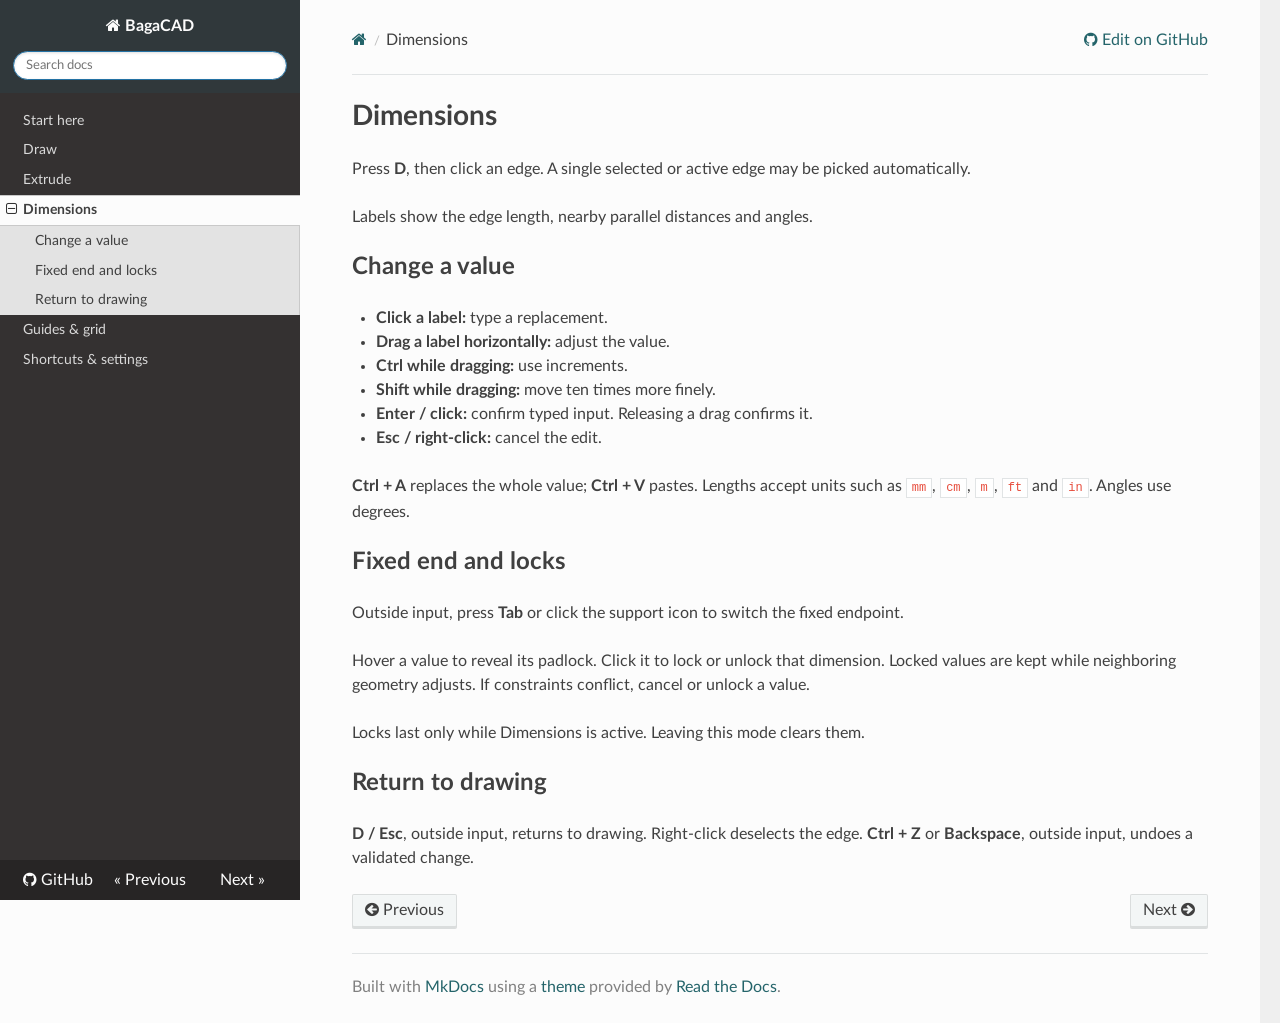
==== dimensions/index.html @ 5a6ae6c3 "Deployed 08e286a with MkDocs version: 1.6.1" ====
<!DOCTYPE html>
<html class="writer-html5" lang="en" >
<head>
    <meta charset="utf-8" />
    <meta http-equiv="X-UA-Compatible" content="IE=edge" />
    <meta name="viewport" content="width=device-width, initial-scale=1.0" /><link rel="canonical" href="https://antbaga.github.io/BagaCAD_Documentation/dimensions/" />
      <link rel="shortcut icon" href="../img/favicon.ico" />
    <title>Dimensions - BagaCAD</title>
    <link rel="stylesheet" href="../css/theme.css" />
    <link rel="stylesheet" href="../css/theme_extra.css" />
        <link href="../stylesheets/extra.css" rel="stylesheet" />
    
      <script>
        // Current page data
        var mkdocs_page_name = "Dimensions";
        var mkdocs_page_input_path = "dimensions.md";
        var mkdocs_page_url = "/BagaCAD_Documentation/dimensions/";
      </script>
    
    <!--[if lt IE 9]>
      <script src="../js/html5shiv.min.js"></script>
    <![endif]--> 
</head>

<body class="wy-body-for-nav" role="document">

  <div class="wy-grid-for-nav">
    <nav data-toggle="wy-nav-shift" class="wy-nav-side stickynav">
    <div class="wy-side-scroll">
      <div class="wy-side-nav-search">
          <a href=".." class="icon icon-home"> BagaCAD
        </a><div role="search">
  <form id ="rtd-search-form" class="wy-form" action="../search.html" method="get">
      <input type="text" name="q" placeholder="Search docs" aria-label="Search docs" title="Type search term here" />
  </form>
</div>
      </div>

      <div class="wy-menu wy-menu-vertical" data-spy="affix" role="navigation" aria-label="Navigation menu">
              <ul>
                <li class="toctree-l1"><a class="reference internal" href="..">Start here</a>
                </li>
              </ul>
              <ul>
                <li class="toctree-l1"><a class="reference internal" href="../draw/">Draw</a>
                </li>
              </ul>
              <ul>
                <li class="toctree-l1"><a class="reference internal" href="../extrude/">Extrude</a>
                </li>
              </ul>
              <ul class="current">
                <li class="toctree-l1 current"><a class="reference internal current" href="#">Dimensions</a>
    <ul class="current">
    <li class="toctree-l2"><a class="reference internal" href="#change-a-value">Change a value</a>
    </li>
    <li class="toctree-l2"><a class="reference internal" href="#fixed-end-and-locks">Fixed end and locks</a>
    </li>
    <li class="toctree-l2"><a class="reference internal" href="#return-to-drawing">Return to drawing</a>
    </li>
    </ul>
                </li>
              </ul>
              <ul>
                <li class="toctree-l1"><a class="reference internal" href="../guides-grid/">Guides & grid</a>
                </li>
              </ul>
              <ul>
                <li class="toctree-l1"><a class="reference internal" href="../shortcuts/">Shortcuts & settings</a>
                </li>
              </ul>
      </div>
    </div>
    </nav>

    <section data-toggle="wy-nav-shift" class="wy-nav-content-wrap">
      <nav class="wy-nav-top" role="navigation" aria-label="Mobile navigation menu">
          <i data-toggle="wy-nav-top" class="fa fa-bars"></i>
          <a href="..">BagaCAD</a>
        
      </nav>
      <div class="wy-nav-content">
        <div class="rst-content"><div role="navigation" aria-label="breadcrumbs navigation">
  <ul class="wy-breadcrumbs">
    <li><a href=".." class="icon icon-home" aria-label="Docs"></a></li>
      <li class="breadcrumb-item active">Dimensions</li>
    <li class="wy-breadcrumbs-aside">
          <a href="https://github.com/antbaga/BagaCAD_Documentation/edit/main/docs/dimensions.md" class="icon icon-github"> Edit on GitHub</a>
    </li>
  </ul>
  <hr/>
</div>
          <div role="main" class="document" itemscope="itemscope" itemtype="http://schema.org/Article">
            <div class="section" itemprop="articleBody">
              
                <h1 id="dimensions">Dimensions</h1>
<p>Press <strong>D</strong>, then click an edge. A single selected or active edge may be picked automatically.</p>
<p>Labels show the edge length, nearby parallel distances and angles.</p>
<h2 id="change-a-value">Change a value</h2>
<ul>
<li><strong>Click a label:</strong> type a replacement.</li>
<li><strong>Drag a label horizontally:</strong> adjust the value.</li>
<li><strong>Ctrl while dragging:</strong> use increments.</li>
<li><strong>Shift while dragging:</strong> move ten times more finely.</li>
<li><strong>Enter / click:</strong> confirm typed input. Releasing a drag confirms it.</li>
<li><strong>Esc / right-click:</strong> cancel the edit.</li>
</ul>
<p><strong>Ctrl + A</strong> replaces the whole value; <strong>Ctrl + V</strong> pastes. Lengths accept units such as <code>mm</code>, <code>cm</code>, <code>m</code>, <code>ft</code> and <code>in</code>. Angles use degrees.</p>
<h2 id="fixed-end-and-locks">Fixed end and locks</h2>
<p>Outside input, press <strong>Tab</strong> or click the support icon to switch the fixed endpoint.</p>
<p>Hover a value to reveal its padlock. Click it to lock or unlock that dimension. Locked values are kept while neighboring geometry adjusts. If constraints conflict, cancel or unlock a value.</p>
<p>Locks last only while Dimensions is active. Leaving this mode clears them.</p>
<h2 id="return-to-drawing">Return to drawing</h2>
<p><strong>D / Esc</strong>, outside input, returns to drawing. Right-click deselects the edge. <strong>Ctrl + Z</strong> or <strong>Backspace</strong>, outside input, undoes a validated change.</p>
              
            </div>
          </div><footer>
    <div class="rst-footer-buttons" role="navigation" aria-label="Footer Navigation">
        <a href="../extrude/" class="btn btn-neutral float-left" title="Extrude"><span class="icon icon-circle-arrow-left"></span> Previous</a>
        <a href="../guides-grid/" class="btn btn-neutral float-right" title="Guides & grid">Next <span class="icon icon-circle-arrow-right"></span></a>
    </div>

  <hr/>

  <div role="contentinfo">
    <!-- Copyright etc -->
  </div>

  Built with <a href="https://www.mkdocs.org/">MkDocs</a> using a <a href="https://github.com/readthedocs/sphinx_rtd_theme">theme</a> provided by <a href="https://readthedocs.org">Read the Docs</a>.
</footer>
          
        </div>
      </div>

    </section>

  </div>

  <div class="rst-versions" role="note" aria-label="Versions">
  <span class="rst-current-version" data-toggle="rst-current-version">
    
        <span>
          <a href="https://github.com/antbaga/BagaCAD_Documentation" class="fa fa-github" style="color: #fcfcfc"> GitHub</a>
        </span>
    
    
      <span><a href="../extrude/" style="color: #fcfcfc">&laquo; Previous</a></span>
    
    
      <span><a href="../guides-grid/" style="color: #fcfcfc">Next &raquo;</a></span>
    
  </span>
</div>
    <script src="../js/jquery-3.6.0.min.js"></script>
    <script>var base_url = "..";</script>
    <script src="../js/theme_extra.js"></script>
    <script src="../js/theme.js"></script>
      <script src="../search/main.js"></script>
    <script>
        jQuery(function () {
            SphinxRtdTheme.Navigation.enable(true);
        });
    </script>

</body>
</html>
---- css/theme.css ----
/*
 * This file is copied from the upstream ReadTheDocs Sphinx
 * theme. To aid upgradability this file should *not* be edited.
 * modifications we need should be included in theme_extra.css.
 *
 * https://github.com/readthedocs/sphinx_rtd_theme
 */

 /* sphinx_rtd_theme version 1.2.0 | MIT license */
html{box-sizing:border-box}*,:after,:before{box-sizing:inherit}article,aside,details,figcaption,figure,footer,header,hgroup,nav,section{display:block}audio,canvas,video{display:inline-block;*display:inline;*zoom:1}[hidden],audio:not([controls]){display:none}*{-webkit-box-sizing:border-box;-moz-box-sizing:border-box;box-sizing:border-box}html{font-size:100%;-webkit-text-size-adjust:100%;-ms-text-size-adjust:100%}body{margin:0}a:active,a:hover{outline:0}abbr[title]{border-bottom:1px dotted}b,strong{font-weight:700}blockquote{margin:0}dfn{font-style:italic}ins{background:#ff9;text-decoration:none}ins,mark{color:#000}mark{background:#ff0;font-style:italic;font-weight:700}.rst-content code,.rst-content tt,code,kbd,pre,samp{font-family:monospace,serif;_font-family:courier new,monospace;font-size:1em}pre{white-space:pre}q{quotes:none}q:after,q:before{content:"";content:none}small{font-size:85%}sub,sup{font-size:75%;line-height:0;position:relative;vertical-align:baseline}sup{top:-.5em}sub{bottom:-.25em}dl,ol,ul{margin:0;padding:0;list-style:none;list-style-image:none}li{list-style:none}dd{margin:0}img{border:0;-ms-interpolation-mode:bicubic;vertical-align:middle;max-width:100%}svg:not(:root){overflow:hidden}figure,form{margin:0}label{cursor:pointer}button,input,select,textarea{font-size:100%;margin:0;vertical-align:baseline;*vertical-align:middle}button,input{line-height:normal}button,input[type=button],input[type=reset],input[type=submit]{cursor:pointer;-webkit-appearance:button;*overflow:visible}button[disabled],input[disabled]{cursor:default}input[type=search]{-webkit-appearance:textfield;-moz-box-sizing:content-box;-webkit-box-sizing:content-box;box-sizing:content-box}textarea{resize:vertical}table{border-collapse:collapse;border-spacing:0}td{vertical-align:top}.chromeframe{margin:.2em 0;background:#ccc;color:#000;padding:.2em 0}.ir{display:block;border:0;text-indent:-999em;overflow:hidden;background-color:transparent;background-repeat:no-repeat;text-align:left;direction:ltr;*line-height:0}.ir br{display:none}.hidden{display:none!important;visibility:hidden}.visuallyhidden{border:0;clip:rect(0 0 0 0);height:1px;margin:-1px;overflow:hidden;padding:0;position:absolute;width:1px}.visuallyhidden.focusable:active,.visuallyhidden.focusable:focus{clip:auto;height:auto;margin:0;overflow:visible;position:static;width:auto}.invisible{visibility:hidden}.relative{position:relative}big,small{font-size:100%}@media print{body,html,section{background:none!important}*{box-shadow:none!important;text-shadow:none!important;filter:none!important;-ms-filter:none!important}a,a:visited{text-decoration:underline}.ir a:after,a[href^="#"]:after,a[href^="javascript:"]:after{content:""}blockquote,pre{page-break-inside:avoid}thead{display:table-header-group}img,tr{page-break-inside:avoid}img{max-width:100%!important}@page{margin:.5cm}.rst-content .toctree-wrapper>p.caption,h2,h3,p{orphans:3;widows:3}.rst-content .toctree-wrapper>p.caption,h2,h3{page-break-after:avoid}}.btn,.fa:before,.icon:before,.rst-content .admonition,.rst-content .admonition-title:before,.rst-content .admonition-todo,.rst-content .attention,.rst-content .caution,.rst-content .code-block-caption .headerlink:before,.rst-content .danger,.rst-content .eqno .headerlink:before,.rst-content .error,.rst-content .hint,.rst-content .important,.rst-content .note,.rst-content .seealso,.rst-content .tip,.rst-content .warning,.rst-content code.download span:first-child:before,.rst-content dl dt .headerlink:before,.rst-content h1 .headerlink:before,.rst-content h2 .headerlink:before,.rst-content h3 .headerlink:before,.rst-content h4 .headerlink:before,.rst-content h5 .headerlink:before,.rst-content h6 .headerlink:before,.rst-content p.caption .headerlink:before,.rst-content p .headerlink:before,.rst-content table>caption .headerlink:before,.rst-content tt.download span:first-child:before,.wy-alert,.wy-dropdown .caret:before,.wy-inline-validate.wy-inline-validate-danger .wy-input-context:before,.wy-inline-validate.wy-inline-validate-info .wy-input-context:before,.wy-inline-validate.wy-inline-validate-success .wy-input-context:before,.wy-inline-validate.wy-inline-validate-warning .wy-input-context:before,.wy-menu-vertical li.current>a button.toctree-expand:before,.wy-menu-vertical li.on a button.toctree-expand:before,.wy-menu-vertical li button.toctree-expand:before,input[type=color],input[type=date],input[type=datetime-local],input[type=datetime],input[type=email],input[type=month],input[type=number],input[type=password],input[type=search],input[type=tel],input[type=text],input[type=time],input[type=url],input[type=week],select,textarea{-webkit-font-smoothing:antialiased}.clearfix{*zoom:1}.clearfix:after,.clearfix:before{display:table;content:""}.clearfix:after{clear:both}/*!
 *  Font Awesome 4.7.0 by @davegandy - http://fontawesome.io - @fontawesome
 *  License - http://fontawesome.io/license (Font: SIL OFL 1.1, CSS: MIT License)
 */@font-face{font-family:FontAwesome;src:url(fonts/fontawesome-webfont.eot?674f50d287a8c48dc19ba404d20fe713);src:url(fonts/fontawesome-webfont.eot?674f50d287a8c48dc19ba404d20fe713?#iefix&v=4.7.0) format("embedded-opentype"),url(fonts/fontawesome-webfont.woff2?af7ae505a9eed503f8b8e6982036873e) format("woff2"),url(fonts/fontawesome-webfont.woff?fee66e712a8a08eef5805a46892932ad) format("woff"),url(fonts/fontawesome-webfont.ttf?b06871f281fee6b241d60582ae9369b9) format("truetype"),url(fonts/fontawesome-webfont.svg?912ec66d7572ff821749319396470bde#fontawesomeregular) format("svg");font-weight:400;font-style:normal}.fa,.icon,.rst-content .admonition-title,.rst-content .code-block-caption .headerlink,.rst-content .eqno .headerlink,.rst-content code.download span:first-child,.rst-content dl dt .headerlink,.rst-content h1 .headerlink,.rst-content h2 .headerlink,.rst-content h3 .headerlink,.rst-content h4 .headerlink,.rst-content h5 .headerlink,.rst-content h6 .headerlink,.rst-content p.caption .headerlink,.rst-content p .headerlink,.rst-content table>caption .headerlink,.rst-content tt.download span:first-child,.wy-menu-vertical li.current>a button.toctree-expand,.wy-menu-vertical li.on a button.toctree-expand,.wy-menu-vertical li button.toctree-expand{display:inline-block;font:normal normal normal 14px/1 FontAwesome;font-size:inherit;text-rendering:auto;-webkit-font-smoothing:antialiased;-moz-osx-font-smoothing:grayscale}.fa-lg{font-size:1.33333em;line-height:.75em;vertical-align:-15%}.fa-2x{font-size:2em}.fa-3x{font-size:3em}.fa-4x{font-size:4em}.fa-5x{font-size:5em}.fa-fw{width:1.28571em;text-align:center}.fa-ul{padding-left:0;margin-left:2.14286em;list-style-type:none}.fa-ul>li{position:relative}.fa-li{position:absolute;left:-2.14286em;width:2.14286em;top:.14286em;text-align:center}.fa-li.fa-lg{left:-1.85714em}.fa-border{padding:.2em .25em .15em;border:.08em solid #eee;border-radius:.1em}.fa-pull-left{float:left}.fa-pull-right{float:right}.fa-pull-left.icon,.fa.fa-pull-left,.rst-content .code-block-caption .fa-pull-left.headerlink,.rst-content .eqno .fa-pull-left.headerlink,.rst-content .fa-pull-left.admonition-title,.rst-content code.download span.fa-pull-left:first-child,.rst-content dl dt .fa-pull-left.headerlink,.rst-content h1 .fa-pull-left.headerlink,.rst-content h2 .fa-pull-left.headerlink,.rst-content h3 .fa-pull-left.headerlink,.rst-content h4 .fa-pull-left.headerlink,.rst-content h5 .fa-pull-left.headerlink,.rst-content h6 .fa-pull-left.headerlink,.rst-content p .fa-pull-left.headerlink,.rst-content table>caption .fa-pull-left.headerlink,.rst-content tt.download span.fa-pull-left:first-child,.wy-menu-vertical li.current>a button.fa-pull-left.toctree-expand,.wy-menu-vertical li.on a button.fa-pull-left.toctree-expand,.wy-menu-vertical li button.fa-pull-left.toctree-expand{margin-right:.3em}.fa-pull-right.icon,.fa.fa-pull-right,.rst-content .code-block-caption .fa-pull-right.headerlink,.rst-content .eqno .fa-pull-right.headerlink,.rst-content .fa-pull-right.admonition-title,.rst-content code.download span.fa-pull-right:first-child,.rst-content dl dt .fa-pull-right.headerlink,.rst-content h1 .fa-pull-right.headerlink,.rst-content h2 .fa-pull-right.headerlink,.rst-content h3 .fa-pull-right.headerlink,.rst-content h4 .fa-pull-right.headerlink,.rst-content h5 .fa-pull-right.headerlink,.rst-content h6 .fa-pull-right.headerlink,.rst-content p .fa-pull-right.headerlink,.rst-content table>caption .fa-pull-right.headerlink,.rst-content tt.download span.fa-pull-right:first-child,.wy-menu-vertical li.current>a button.fa-pull-right.toctree-expand,.wy-menu-vertical li.on a button.fa-pull-right.toctree-expand,.wy-menu-vertical li button.fa-pull-right.toctree-expand{margin-left:.3em}.pull-right{float:right}.pull-left{float:left}.fa.pull-left,.pull-left.icon,.rst-content .code-block-caption .pull-left.headerlink,.rst-content .eqno .pull-left.headerlink,.rst-content .pull-left.admonition-title,.rst-content code.download span.pull-left:first-child,.rst-content dl dt .pull-left.headerlink,.rst-content h1 .pull-left.headerlink,.rst-content h2 .pull-left.headerlink,.rst-content h3 .pull-left.headerlink,.rst-content h4 .pull-left.headerlink,.rst-content h5 .pull-left.headerlink,.rst-content h6 .pull-left.headerlink,.rst-content p .pull-left.headerlink,.rst-content table>caption .pull-left.headerlink,.rst-content tt.download span.pull-left:first-child,.wy-menu-vertical li.current>a button.pull-left.toctree-expand,.wy-menu-vertical li.on a button.pull-left.toctree-expand,.wy-menu-vertical li button.pull-left.toctree-expand{margin-right:.3em}.fa.pull-right,.pull-right.icon,.rst-content .code-block-caption .pull-right.headerlink,.rst-content .eqno .pull-right.headerlink,.rst-content .pull-right.admonition-title,.rst-content code.download span.pull-right:first-child,.rst-content dl dt .pull-right.headerlink,.rst-content h1 .pull-right.headerlink,.rst-content h2 .pull-right.headerlink,.rst-content h3 .pull-right.headerlink,.rst-content h4 .pull-right.headerlink,.rst-content h5 .pull-right.headerlink,.rst-content h6 .pull-right.headerlink,.rst-content p .pull-right.headerlink,.rst-content table>caption .pull-right.headerlink,.rst-content tt.download span.pull-right:first-child,.wy-menu-vertical li.current>a button.pull-right.toctree-expand,.wy-menu-vertical li.on a button.pull-right.toctree-expand,.wy-menu-vertical li button.pull-right.toctree-expand{margin-left:.3em}.fa-spin{-webkit-animation:fa-spin 2s linear infinite;animation:fa-spin 2s linear infinite}.fa-pulse{-webkit-animation:fa-spin 1s steps(8) infinite;animation:fa-spin 1s steps(8) infinite}@-webkit-keyframes fa-spin{0%{-webkit-transform:rotate(0deg);transform:rotate(0deg)}to{-webkit-transform:rotate(359deg);transform:rotate(359deg)}}@keyframes fa-spin{0%{-webkit-transform:rotate(0deg);transform:rotate(0deg)}to{-webkit-transform:rotate(359deg);transform:rotate(359deg)}}.fa-rotate-90{-ms-filter:"progid:DXImageTransform.Microsoft.BasicImage(rotation=1)";-webkit-transform:rotate(90deg);-ms-transform:rotate(90deg);transform:rotate(90deg)}.fa-rotate-180{-ms-filter:"progid:DXImageTransform.Microsoft.BasicImage(rotation=2)";-webkit-transform:rotate(180deg);-ms-transform:rotate(180deg);transform:rotate(180deg)}.fa-rotate-270{-ms-filter:"progid:DXImageTransform.Microsoft.BasicImage(rotation=3)";-webkit-transform:rotate(270deg);-ms-transform:rotate(270deg);transform:rotate(270deg)}.fa-flip-horizontal{-ms-filter:"progid:DXImageTransform.Microsoft.BasicImage(rotation=0, mirror=1)";-webkit-transform:scaleX(-1);-ms-transform:scaleX(-1);transform:scaleX(-1)}.fa-flip-vertical{-ms-filter:"progid:DXImageTransform.Microsoft.BasicImage(rotation=2, mirror=1)";-webkit-transform:scaleY(-1);-ms-transform:scaleY(-1);transform:scaleY(-1)}:root .fa-flip-horizontal,:root .fa-flip-vertical,:root .fa-rotate-90,:root .fa-rotate-180,:root .fa-rotate-270{filter:none}.fa-stack{position:relative;display:inline-block;width:2em;height:2em;line-height:2em;vertical-align:middle}.fa-stack-1x,.fa-stack-2x{position:absolute;left:0;width:100%;text-align:center}.fa-stack-1x{line-height:inherit}.fa-stack-2x{font-size:2em}.fa-inverse{color:#fff}.fa-glass:before{content:""}.fa-music:before{content:""}.fa-search:before,.icon-search:before{content:""}.fa-envelope-o:before{content:""}.fa-heart:before{content:""}.fa-star:before{content:""}.fa-star-o:before{content:""}.fa-user:before{content:""}.fa-film:before{content:""}.fa-th-large:before{content:""}.fa-th:before{content:""}.fa-th-list:before{content:""}.fa-check:before{content:""}.fa-close:before,.fa-remove:before,.fa-times:before{content:""}.fa-search-plus:before{content:""}.fa-search-minus:before{content:""}.fa-power-off:before{content:""}.fa-signal:before{content:""}.fa-cog:before,.fa-gear:before{content:""}.fa-trash-o:before{content:""}.fa-home:before,.icon-home:before{content:""}.fa-file-o:before{content:""}.fa-clock-o:before{content:""}.fa-road:before{content:""}.fa-download:before,.rst-content code.download span:first-child:before,.rst-content tt.download span:first-child:before{content:""}.fa-arrow-circle-o-down:before{content:""}.fa-arrow-circle-o-up:before{content:""}.fa-inbox:before{content:""}.fa-play-circle-o:before{content:""}.fa-repeat:before,.fa-rotate-right:before{content:""}.fa-refresh:before{content:""}.fa-list-alt:before{content:""}.fa-lock:before{content:""}.fa-flag:before{content:""}.fa-headphones:before{content:""}.fa-volume-off:before{content:""}.fa-volume-down:before{content:""}.fa-volume-up:before{content:""}.fa-qrcode:before{content:""}.fa-barcode:before{content:""}.fa-tag:before{content:""}.fa-tags:before{content:""}.fa-book:before,.icon-book:before{content:""}.fa-bookmark:before{content:""}.fa-print:before{content:""}.fa-camera:before{content:""}.fa-font:before{content:""}.fa-bold:before{content:""}.fa-italic:before{content:""}.fa-text-height:before{content:""}.fa-text-width:before{content:""}.fa-align-left:before{content:""}.fa-align-center:before{content:""}.fa-align-right:before{content:""}.fa-align-justify:before{content:""}.fa-list:before{content:""}.fa-dedent:before,.fa-outdent:before{content:""}.fa-indent:before{content:""}.fa-video-camera:before{content:""}.fa-image:before,.fa-photo:before,.fa-picture-o:before{content:""}.fa-pencil:before{content:""}.fa-map-marker:before{content:""}.fa-adjust:before{content:""}.fa-tint:before{content:""}.fa-edit:before,.fa-pencil-square-o:before{content:""}.fa-share-square-o:before{content:""}.fa-check-square-o:before{content:""}.fa-arrows:before{content:""}.fa-step-backward:before{content:""}.fa-fast-backward:before{content:""}.fa-backward:before{content:""}.fa-play:before{content:""}.fa-pause:before{content:""}.fa-stop:before{content:""}.fa-forward:before{content:""}.fa-fast-forward:before{content:""}.fa-step-forward:before{content:""}.fa-eject:before{content:""}.fa-chevron-left:before{content:""}.fa-chevron-right:before{content:""}.fa-plus-circle:before{content:""}.fa-minus-circle:before{content:""}.fa-times-circle:before,.wy-inline-validate.wy-inline-validate-danger .wy-input-context:before{content:""}.fa-check-circle:before,.wy-inline-validate.wy-inline-validate-success .wy-input-context:before{content:""}.fa-question-circle:before{content:""}.fa-info-circle:before{content:""}.fa-crosshairs:before{content:""}.fa-times-circle-o:before{content:""}.fa-check-circle-o:before{content:""}.fa-ban:before{content:""}.fa-arrow-left:before{content:""}.fa-arrow-right:before{content:""}.fa-arrow-up:before{content:""}.fa-arrow-down:before{content:""}.fa-mail-forward:before,.fa-share:before{content:""}.fa-expand:before{content:""}.fa-compress:before{content:""}.fa-plus:before{content:""}.fa-minus:before{content:""}.fa-asterisk:before{content:""}.fa-exclamation-circle:before,.rst-content .admonition-title:before,.wy-inline-validate.wy-inline-validate-info .wy-input-context:before,.wy-inline-validate.wy-inline-validate-warning .wy-input-context:before{content:""}.fa-gift:before{content:""}.fa-leaf:before{content:""}.fa-fire:before,.icon-fire:before{content:""}.fa-eye:before{content:""}.fa-eye-slash:before{content:""}.fa-exclamation-triangle:before,.fa-warning:before{content:""}.fa-plane:before{content:""}.fa-calendar:before{content:""}.fa-random:before{content:""}.fa-comment:before{content:""}.fa-magnet:before{content:""}.fa-chevron-up:before{content:""}.fa-chevron-down:before{content:""}.fa-retweet:before{content:""}.fa-shopping-cart:before{content:""}.fa-folder:before{content:""}.fa-folder-open:before{content:""}.fa-arrows-v:before{content:""}.fa-arrows-h:before{content:""}.fa-bar-chart-o:before,.fa-bar-chart:before{content:""}.fa-twitter-square:before{content:""}.fa-facebook-square:before{content:""}.fa-camera-retro:before{content:""}.fa-key:before{content:""}.fa-cogs:before,.fa-gears:before{content:""}.fa-comments:before{content:""}.fa-thumbs-o-up:before{content:""}.fa-thumbs-o-down:before{content:""}.fa-star-half:before{content:""}.fa-heart-o:before{content:""}.fa-sign-out:before{content:""}.fa-linkedin-square:before{content:""}.fa-thumb-tack:before{content:""}.fa-external-link:before{content:""}.fa-sign-in:before{content:""}.fa-trophy:before{content:""}.fa-github-square:before{content:""}.fa-upload:before{content:""}.fa-lemon-o:before{content:""}.fa-phone:before{content:""}.fa-square-o:before{content:""}.fa-bookmark-o:before{content:""}.fa-phone-square:before{content:""}.fa-twitter:before{content:""}.fa-facebook-f:before,.fa-facebook:before{content:""}.fa-github:before,.icon-github:before{content:""}.fa-unlock:before{content:""}.fa-credit-card:before{content:""}.fa-feed:before,.fa-rss:before{content:""}.fa-hdd-o:before{content:""}.fa-bullhorn:before{content:""}.fa-bell:before{content:""}.fa-certificate:before{content:""}.fa-hand-o-right:before{content:""}.fa-hand-o-left:before{content:""}.fa-hand-o-up:before{content:""}.fa-hand-o-down:before{content:""}.fa-arrow-circle-left:before,.icon-circle-arrow-left:before{content:""}.fa-arrow-circle-right:before,.icon-circle-arrow-right:before{content:""}.fa-arrow-circle-up:before{content:""}.fa-arrow-circle-down:before{content:""}.fa-globe:before{content:""}.fa-wrench:before{content:""}.fa-tasks:before{content:""}.fa-filter:before{content:""}.fa-briefcase:before{content:""}.fa-arrows-alt:before{content:""}.fa-group:before,.fa-users:before{content:""}.fa-chain:before,.fa-link:before,.icon-link:before{content:""}.fa-cloud:before{content:""}.fa-flask:before{content:""}.fa-cut:before,.fa-scissors:before{content:""}.fa-copy:before,.fa-files-o:before{content:""}.fa-paperclip:before{content:""}.fa-floppy-o:before,.fa-save:before{content:""}.fa-square:before{content:""}.fa-bars:before,.fa-navicon:before,.fa-reorder:before{content:""}.fa-list-ul:before{content:""}.fa-list-ol:before{content:""}.fa-strikethrough:before{content:""}.fa-underline:before{content:""}.fa-table:before{content:""}.fa-magic:before{content:""}.fa-truck:before{content:""}.fa-pinterest:before{content:""}.fa-pinterest-square:before{content:""}.fa-google-plus-square:before{content:""}.fa-google-plus:before{content:""}.fa-money:before{content:""}.fa-caret-down:before,.icon-caret-down:before,.wy-dropdown .caret:before{content:""}.fa-caret-up:before{content:""}.fa-caret-left:before{content:""}.fa-caret-right:before{content:""}.fa-columns:before{content:""}.fa-sort:before,.fa-unsorted:before{content:""}.fa-sort-desc:before,.fa-sort-down:before{content:""}.fa-sort-asc:before,.fa-sort-up:before{content:""}.fa-envelope:before{content:""}.fa-linkedin:before{content:""}.fa-rotate-left:before,.fa-undo:before{content:""}.fa-gavel:before,.fa-legal:before{content:""}.fa-dashboard:before,.fa-tachometer:before{content:""}.fa-comment-o:before{content:""}.fa-comments-o:before{content:""}.fa-bolt:before,.fa-flash:before{content:""}.fa-sitemap:before{content:""}.fa-umbrella:before{content:""}.fa-clipboard:before,.fa-paste:before{content:""}.fa-lightbulb-o:before{content:""}.fa-exchange:before{content:""}.fa-cloud-download:before{content:""}.fa-cloud-upload:before{content:""}.fa-user-md:before{content:""}.fa-stethoscope:before{content:""}.fa-suitcase:before{content:""}.fa-bell-o:before{content:""}.fa-coffee:before{content:""}.fa-cutlery:before{content:""}.fa-file-text-o:before{content:""}.fa-building-o:before{content:""}.fa-hospital-o:before{content:""}.fa-ambulance:before{content:""}.fa-medkit:before{content:""}.fa-fighter-jet:before{content:""}.fa-beer:before{content:""}.fa-h-square:before{content:""}.fa-plus-square:before{content:""}.fa-angle-double-left:before{content:""}.fa-angle-double-right:before{content:""}.fa-angle-double-up:before{content:""}.fa-angle-double-down:before{content:""}.fa-angle-left:before{content:""}.fa-angle-right:before{content:""}.fa-angle-up:before{content:""}.fa-angle-down:before{content:""}.fa-desktop:before{content:""}.fa-laptop:before{content:""}.fa-tablet:before{content:""}.fa-mobile-phone:before,.fa-mobile:before{content:""}.fa-circle-o:before{content:""}.fa-quote-left:before{content:""}.fa-quote-right:before{content:""}.fa-spinner:before{content:""}.fa-circle:before{content:""}.fa-mail-reply:before,.fa-reply:before{content:""}.fa-github-alt:before{content:""}.fa-folder-o:before{content:""}.fa-folder-open-o:before{content:""}.fa-smile-o:before{content:""}.fa-frown-o:before{content:""}.fa-meh-o:before{content:""}.fa-gamepad:before{content:""}.fa-keyboard-o:before{content:""}.fa-flag-o:before{content:""}.fa-flag-checkered:before{content:""}.fa-terminal:before{content:""}.fa-code:before{content:""}.fa-mail-reply-all:before,.fa-reply-all:before{content:""}.fa-star-half-empty:before,.fa-star-half-full:before,.fa-star-half-o:before{content:""}.fa-location-arrow:before{content:""}.fa-crop:before{content:""}.fa-code-fork:before{content:""}.fa-chain-broken:before,.fa-unlink:before{content:""}.fa-question:before{content:""}.fa-info:before{content:""}.fa-exclamation:before{content:""}.fa-superscript:before{content:""}.fa-subscript:before{content:""}.fa-eraser:before{content:""}.fa-puzzle-piece:before{content:""}.fa-microphone:before{content:""}.fa-microphone-slash:before{content:""}.fa-shield:before{content:""}.fa-calendar-o:before{content:""}.fa-fire-extinguisher:before{content:""}.fa-rocket:before{content:""}.fa-maxcdn:before{content:""}.fa-chevron-circle-left:before{content:""}.fa-chevron-circle-right:before{content:""}.fa-chevron-circle-up:before{content:""}.fa-chevron-circle-down:before{content:""}.fa-html5:before{content:""}.fa-css3:before{content:""}.fa-anchor:before{content:""}.fa-unlock-alt:before{content:""}.fa-bullseye:before{content:""}.fa-ellipsis-h:before{content:""}.fa-ellipsis-v:before{content:""}.fa-rss-square:before{content:""}.fa-play-circle:before{content:""}.fa-ticket:before{content:""}.fa-minus-square:before{content:""}.fa-minus-square-o:before,.wy-menu-vertical li.current>a button.toctree-expand:before,.wy-menu-vertical li.on a button.toctree-expand:before{content:""}.fa-level-up:before{content:""}.fa-level-down:before{content:""}.fa-check-square:before{content:""}.fa-pencil-square:before{content:""}.fa-external-link-square:before{content:""}.fa-share-square:before{content:""}.fa-compass:before{content:""}.fa-caret-square-o-down:before,.fa-toggle-down:before{content:""}.fa-caret-square-o-up:before,.fa-toggle-up:before{content:""}.fa-caret-square-o-right:before,.fa-toggle-right:before{content:""}.fa-eur:before,.fa-euro:before{content:""}.fa-gbp:before{content:""}.fa-dollar:before,.fa-usd:before{content:""}.fa-inr:before,.fa-rupee:before{content:""}.fa-cny:before,.fa-jpy:before,.fa-rmb:before,.fa-yen:before{content:""}.fa-rouble:before,.fa-rub:before,.fa-ruble:before{content:""}.fa-krw:before,.fa-won:before{content:""}.fa-bitcoin:before,.fa-btc:before{content:""}.fa-file:before{content:""}.fa-file-text:before{content:""}.fa-sort-alpha-asc:before{content:""}.fa-sort-alpha-desc:before{content:""}.fa-sort-amount-asc:before{content:""}.fa-sort-amount-desc:before{content:""}.fa-sort-numeric-asc:before{content:""}.fa-sort-numeric-desc:before{content:""}.fa-thumbs-up:before{content:""}.fa-thumbs-down:before{content:""}.fa-youtube-square:before{content:""}.fa-youtube:before{content:""}.fa-xing:before{content:""}.fa-xing-square:before{content:""}.fa-youtube-play:before{content:""}.fa-dropbox:before{content:""}.fa-stack-overflow:before{content:""}.fa-instagram:before{content:""}.fa-flickr:before{content:""}.fa-adn:before{content:""}.fa-bitbucket:before,.icon-bitbucket:before{content:""}.fa-bitbucket-square:before{content:""}.fa-tumblr:before{content:""}.fa-tumblr-square:before{content:""}.fa-long-arrow-down:before{content:""}.fa-long-arrow-up:before{content:""}.fa-long-arrow-left:before{content:""}.fa-long-arrow-right:before{content:""}.fa-apple:before{content:""}.fa-windows:before{content:""}.fa-android:before{content:""}.fa-linux:before{content:""}.fa-dribbble:before{content:""}.fa-skype:before{content:""}.fa-foursquare:before{content:""}.fa-trello:before{content:""}.fa-female:before{content:""}.fa-male:before{content:""}.fa-gittip:before,.fa-gratipay:before{content:""}.fa-sun-o:before{content:""}.fa-moon-o:before{content:""}.fa-archive:before{content:""}.fa-bug:before{content:""}.fa-vk:before{content:""}.fa-weibo:before{content:""}.fa-renren:before{content:""}.fa-pagelines:before{content:""}.fa-stack-exchange:before{content:""}.fa-arrow-circle-o-right:before{content:""}.fa-arrow-circle-o-left:before{content:""}.fa-caret-square-o-left:before,.fa-toggle-left:before{content:""}.fa-dot-circle-o:before{content:""}.fa-wheelchair:before{content:""}.fa-vimeo-square:before{content:""}.fa-try:before,.fa-turkish-lira:before{content:""}.fa-plus-square-o:before,.wy-menu-vertical li button.toctree-expand:before{content:""}.fa-space-shuttle:before{content:""}.fa-slack:before{content:""}.fa-envelope-square:before{content:""}.fa-wordpress:before{content:""}.fa-openid:before{content:""}.fa-bank:before,.fa-institution:before,.fa-university:before{content:""}.fa-graduation-cap:before,.fa-mortar-board:before{content:""}.fa-yahoo:before{content:""}.fa-google:before{content:""}.fa-reddit:before{content:""}.fa-reddit-square:before{content:""}.fa-stumbleupon-circle:before{content:""}.fa-stumbleupon:before{content:""}.fa-delicious:before{content:""}.fa-digg:before{content:""}.fa-pied-piper-pp:before{content:""}.fa-pied-piper-alt:before{content:""}.fa-drupal:before{content:""}.fa-joomla:before{content:""}.fa-language:before{content:""}.fa-fax:before{content:""}.fa-building:before{content:""}.fa-child:before{content:""}.fa-paw:before{content:""}.fa-spoon:before{content:""}.fa-cube:before{content:""}.fa-cubes:before{content:""}.fa-behance:before{content:""}.fa-behance-square:before{content:""}.fa-steam:before{content:""}.fa-steam-square:before{content:""}.fa-recycle:before{content:""}.fa-automobile:before,.fa-car:before{content:""}.fa-cab:before,.fa-taxi:before{content:""}.fa-tree:before{content:""}.fa-spotify:before{content:""}.fa-deviantart:before{content:""}.fa-soundcloud:before{content:""}.fa-database:before{content:""}.fa-file-pdf-o:before{content:""}.fa-file-word-o:before{content:""}.fa-file-excel-o:before{content:""}.fa-file-powerpoint-o:before{content:""}.fa-file-image-o:before,.fa-file-photo-o:before,.fa-file-picture-o:before{content:""}.fa-file-archive-o:before,.fa-file-zip-o:before{content:""}.fa-file-audio-o:before,.fa-file-sound-o:before{content:""}.fa-file-movie-o:before,.fa-file-video-o:before{content:""}.fa-file-code-o:before{content:""}.fa-vine:before{content:""}.fa-codepen:before{content:""}.fa-jsfiddle:before{content:""}.fa-life-bouy:before,.fa-life-buoy:before,.fa-life-ring:before,.fa-life-saver:before,.fa-support:before{content:""}.fa-circle-o-notch:before{content:""}.fa-ra:before,.fa-rebel:before,.fa-resistance:before{content:""}.fa-empire:before,.fa-ge:before{content:""}.fa-git-square:before{content:""}.fa-git:before{content:""}.fa-hacker-news:before,.fa-y-combinator-square:before,.fa-yc-square:before{content:""}.fa-tencent-weibo:before{content:""}.fa-qq:before{content:""}.fa-wechat:before,.fa-weixin:before{content:""}.fa-paper-plane:before,.fa-send:before{content:""}.fa-paper-plane-o:before,.fa-send-o:before{content:""}.fa-history:before{content:""}.fa-circle-thin:before{content:""}.fa-header:before{content:""}.fa-paragraph:before{content:""}.fa-sliders:before{content:""}.fa-share-alt:before{content:""}.fa-share-alt-square:before{content:""}.fa-bomb:before{content:""}.fa-futbol-o:before,.fa-soccer-ball-o:before{content:""}.fa-tty:before{content:""}.fa-binoculars:before{content:""}.fa-plug:before{content:""}.fa-slideshare:before{content:""}.fa-twitch:before{content:""}.fa-yelp:before{content:""}.fa-newspaper-o:before{content:""}.fa-wifi:before{content:""}.fa-calculator:before{content:""}.fa-paypal:before{content:""}.fa-google-wallet:before{content:""}.fa-cc-visa:before{content:""}.fa-cc-mastercard:before{content:""}.fa-cc-discover:before{content:""}.fa-cc-amex:before{content:""}.fa-cc-paypal:before{content:""}.fa-cc-stripe:before{content:""}.fa-bell-slash:before{content:""}.fa-bell-slash-o:before{content:""}.fa-trash:before{content:""}.fa-copyright:before{content:""}.fa-at:before{content:""}.fa-eyedropper:before{content:""}.fa-paint-brush:before{content:""}.fa-birthday-cake:before{content:""}.fa-area-chart:before{content:""}.fa-pie-chart:before{content:""}.fa-line-chart:before{content:""}.fa-lastfm:before{content:""}.fa-lastfm-square:before{content:""}.fa-toggle-off:before{content:""}.fa-toggle-on:before{content:""}.fa-bicycle:before{content:""}.fa-bus:before{content:""}.fa-ioxhost:before{content:""}.fa-angellist:before{content:""}.fa-cc:before{content:""}.fa-ils:before,.fa-shekel:before,.fa-sheqel:before{content:""}.fa-meanpath:before{content:""}.fa-buysellads:before{content:""}.fa-connectdevelop:before{content:""}.fa-dashcube:before{content:""}.fa-forumbee:before{content:""}.fa-leanpub:before{content:""}.fa-sellsy:before{content:""}.fa-shirtsinbulk:before{content:""}.fa-simplybuilt:before{content:""}.fa-skyatlas:before{content:""}.fa-cart-plus:before{content:""}.fa-cart-arrow-down:before{content:""}.fa-diamond:before{content:""}.fa-ship:before{content:""}.fa-user-secret:before{content:""}.fa-motorcycle:before{content:""}.fa-street-view:before{content:""}.fa-heartbeat:before{content:""}.fa-venus:before{content:""}.fa-mars:before{content:""}.fa-mercury:before{content:""}.fa-intersex:before,.fa-transgender:before{content:""}.fa-transgender-alt:before{content:""}.fa-venus-double:before{content:""}.fa-mars-double:before{content:""}.fa-venus-mars:before{content:""}.fa-mars-stroke:before{content:""}.fa-mars-stroke-v:before{content:""}.fa-mars-stroke-h:before{content:""}.fa-neuter:before{content:""}.fa-genderless:before{content:""}.fa-facebook-official:before{content:""}.fa-pinterest-p:before{content:""}.fa-whatsapp:before{content:""}.fa-server:before{content:""}.fa-user-plus:before{content:""}.fa-user-times:before{content:""}.fa-bed:before,.fa-hotel:before{content:""}.fa-viacoin:before{content:""}.fa-train:before{content:""}.fa-subway:before{content:""}.fa-medium:before{content:""}.fa-y-combinator:before,.fa-yc:before{content:""}.fa-optin-monster:before{content:""}.fa-opencart:before{content:""}.fa-expeditedssl:before{content:""}.fa-battery-4:before,.fa-battery-full:before,.fa-battery:before{content:""}.fa-battery-3:before,.fa-battery-three-quarters:before{content:""}.fa-battery-2:before,.fa-battery-half:before{content:""}.fa-battery-1:before,.fa-battery-quarter:before{content:""}.fa-battery-0:before,.fa-battery-empty:before{content:""}.fa-mouse-pointer:before{content:""}.fa-i-cursor:before{content:""}.fa-object-group:before{content:""}.fa-object-ungroup:before{content:""}.fa-sticky-note:before{content:""}.fa-sticky-note-o:before{content:""}.fa-cc-jcb:before{content:""}.fa-cc-diners-club:before{content:""}.fa-clone:before{content:""}.fa-balance-scale:before{content:""}.fa-hourglass-o:before{content:""}.fa-hourglass-1:before,.fa-hourglass-start:before{content:""}.fa-hourglass-2:before,.fa-hourglass-half:before{content:""}.fa-hourglass-3:before,.fa-hourglass-end:before{content:""}.fa-hourglass:before{content:""}.fa-hand-grab-o:before,.fa-hand-rock-o:before{content:""}.fa-hand-paper-o:before,.fa-hand-stop-o:before{content:""}.fa-hand-scissors-o:before{content:""}.fa-hand-lizard-o:before{content:""}.fa-hand-spock-o:before{content:""}.fa-hand-pointer-o:before{content:""}.fa-hand-peace-o:before{content:""}.fa-trademark:before{content:""}.fa-registered:before{content:""}.fa-creative-commons:before{content:""}.fa-gg:before{content:""}.fa-gg-circle:before{content:""}.fa-tripadvisor:before{content:""}.fa-odnoklassniki:before{content:""}.fa-odnoklassniki-square:before{content:""}.fa-get-pocket:before{content:""}.fa-wikipedia-w:before{content:""}.fa-safari:before{content:""}.fa-chrome:before{content:""}.fa-firefox:before{content:""}.fa-opera:before{content:""}.fa-internet-explorer:before{content:""}.fa-television:before,.fa-tv:before{content:""}.fa-contao:before{content:""}.fa-500px:before{content:""}.fa-amazon:before{content:""}.fa-calendar-plus-o:before{content:""}.fa-calendar-minus-o:before{content:""}.fa-calendar-times-o:before{content:""}.fa-calendar-check-o:before{content:""}.fa-industry:before{content:""}.fa-map-pin:before{content:""}.fa-map-signs:before{content:""}.fa-map-o:before{content:""}.fa-map:before{content:""}.fa-commenting:before{content:""}.fa-commenting-o:before{content:""}.fa-houzz:before{content:""}.fa-vimeo:before{content:""}.fa-black-tie:before{content:""}.fa-fonticons:before{content:""}.fa-reddit-alien:before{content:""}.fa-edge:before{content:""}.fa-credit-card-alt:before{content:""}.fa-codiepie:before{content:""}.fa-modx:before{content:""}.fa-fort-awesome:before{content:""}.fa-usb:before{content:""}.fa-product-hunt:before{content:""}.fa-mixcloud:before{content:""}.fa-scribd:before{content:""}.fa-pause-circle:before{content:""}.fa-pause-circle-o:before{content:""}.fa-stop-circle:before{content:""}.fa-stop-circle-o:before{content:""}.fa-shopping-bag:before{content:""}.fa-shopping-basket:before{content:""}.fa-hashtag:before{content:""}.fa-bluetooth:before{content:""}.fa-bluetooth-b:before{content:""}.fa-percent:before{content:""}.fa-gitlab:before,.icon-gitlab:before{content:""}.fa-wpbeginner:before{content:""}.fa-wpforms:before{content:""}.fa-envira:before{content:""}.fa-universal-access:before{content:""}.fa-wheelchair-alt:before{content:""}.fa-question-circle-o:before{content:""}.fa-blind:before{content:""}.fa-audio-description:before{content:""}.fa-volume-control-phone:before{content:""}.fa-braille:before{content:""}.fa-assistive-listening-systems:before{content:""}.fa-american-sign-language-interpreting:before,.fa-asl-interpreting:before{content:""}.fa-deaf:before,.fa-deafness:before,.fa-hard-of-hearing:before{content:""}.fa-glide:before{content:""}.fa-glide-g:before{content:""}.fa-sign-language:before,.fa-signing:before{content:""}.fa-low-vision:before{content:""}.fa-viadeo:before{content:""}.fa-viadeo-square:before{content:""}.fa-snapchat:before{content:""}.fa-snapchat-ghost:before{content:""}.fa-snapchat-square:before{content:""}.fa-pied-piper:before{content:""}.fa-first-order:before{content:""}.fa-yoast:before{content:""}.fa-themeisle:before{content:""}.fa-google-plus-circle:before,.fa-google-plus-official:before{content:""}.fa-fa:before,.fa-font-awesome:before{content:""}.fa-handshake-o:before{content:""}.fa-envelope-open:before{content:""}.fa-envelope-open-o:before{content:""}.fa-linode:before{content:""}.fa-address-book:before{content:""}.fa-address-book-o:before{content:""}.fa-address-card:before,.fa-vcard:before{content:""}.fa-address-card-o:before,.fa-vcard-o:before{content:""}.fa-user-circle:before{content:""}.fa-user-circle-o:before{content:""}.fa-user-o:before{content:""}.fa-id-badge:before{content:""}.fa-drivers-license:before,.fa-id-card:before{content:""}.fa-drivers-license-o:before,.fa-id-card-o:before{content:""}.fa-quora:before{content:""}.fa-free-code-camp:before{content:""}.fa-telegram:before{content:""}.fa-thermometer-4:before,.fa-thermometer-full:before,.fa-thermometer:before{content:""}.fa-thermometer-3:before,.fa-thermometer-three-quarters:before{content:""}.fa-thermometer-2:before,.fa-thermometer-half:before{content:""}.fa-thermometer-1:before,.fa-thermometer-quarter:before{content:""}.fa-thermometer-0:before,.fa-thermometer-empty:before{content:""}.fa-shower:before{content:""}.fa-bath:before,.fa-bathtub:before,.fa-s15:before{content:""}.fa-podcast:before{content:""}.fa-window-maximize:before{content:""}.fa-window-minimize:before{content:""}.fa-window-restore:before{content:""}.fa-times-rectangle:before,.fa-window-close:before{content:""}.fa-times-rectangle-o:before,.fa-window-close-o:before{content:""}.fa-bandcamp:before{content:""}.fa-grav:before{content:""}.fa-etsy:before{content:""}.fa-imdb:before{content:""}.fa-ravelry:before{content:""}.fa-eercast:before{content:""}.fa-microchip:before{content:""}.fa-snowflake-o:before{content:""}.fa-superpowers:before{content:""}.fa-wpexplorer:before{content:""}.fa-meetup:before{content:""}.sr-only{position:absolute;width:1px;height:1px;padding:0;margin:-1px;overflow:hidden;clip:rect(0,0,0,0);border:0}.sr-only-focusable:active,.sr-only-focusable:focus{position:static;width:auto;height:auto;margin:0;overflow:visible;clip:auto}.fa,.icon,.rst-content .admonition-title,.rst-content .code-block-caption .headerlink,.rst-content .eqno .headerlink,.rst-content code.download span:first-child,.rst-content dl dt .headerlink,.rst-content h1 .headerlink,.rst-content h2 .headerlink,.rst-content h3 .headerlink,.rst-content h4 .headerlink,.rst-content h5 .headerlink,.rst-content h6 .headerlink,.rst-content p.caption .headerlink,.rst-content p .headerlink,.rst-content table>caption .headerlink,.rst-content tt.download span:first-child,.wy-dropdown .caret,.wy-inline-validate.wy-inline-validate-danger .wy-input-context,.wy-inline-validate.wy-inline-validate-info .wy-input-context,.wy-inline-validate.wy-inline-validate-success .wy-input-context,.wy-inline-validate.wy-inline-validate-warning .wy-input-context,.wy-menu-vertical li.current>a button.toctree-expand,.wy-menu-vertical li.on a button.toctree-expand,.wy-menu-vertical li button.toctree-expand{font-family:inherit}.fa:before,.icon:before,.rst-content .admonition-title:before,.rst-content .code-block-caption .headerlink:before,.rst-content .eqno .headerlink:before,.rst-content code.download span:first-child:before,.rst-content dl dt .headerlink:before,.rst-content h1 .headerlink:before,.rst-content h2 .headerlink:before,.rst-content h3 .headerlink:before,.rst-content h4 .headerlink:before,.rst-content h5 .headerlink:before,.rst-content h6 .headerlink:before,.rst-content p.caption .headerlink:before,.rst-content p .headerlink:before,.rst-content table>caption .headerlink:before,.rst-content tt.download span:first-child:before,.wy-dropdown .caret:before,.wy-inline-validate.wy-inline-validate-danger .wy-input-context:before,.wy-inline-validate.wy-inline-validate-info .wy-input-context:before,.wy-inline-validate.wy-inline-validate-success .wy-input-context:before,.wy-inline-validate.wy-inline-validate-warning .wy-input-context:before,.wy-menu-vertical li.current>a button.toctree-expand:before,.wy-menu-vertical li.on a button.toctree-expand:before,.wy-menu-vertical li button.toctree-expand:before{font-family:FontAwesome;display:inline-block;font-style:normal;font-weight:400;line-height:1;text-decoration:inherit}.rst-content .code-block-caption a .headerlink,.rst-content .eqno a .headerlink,.rst-content a .admonition-title,.rst-content code.download a span:first-child,.rst-content dl dt a .headerlink,.rst-content h1 a .headerlink,.rst-content h2 a .headerlink,.rst-content h3 a .headerlink,.rst-content h4 a .headerlink,.rst-content h5 a .headerlink,.rst-content h6 a .headerlink,.rst-content p.caption a .headerlink,.rst-content p a .headerlink,.rst-content table>caption a .headerlink,.rst-content tt.download a span:first-child,.wy-menu-vertical li.current>a button.toctree-expand,.wy-menu-vertical li.on a button.toctree-expand,.wy-menu-vertical li a button.toctree-expand,a .fa,a .icon,a .rst-content .admonition-title,a .rst-content .code-block-caption .headerlink,a .rst-content .eqno .headerlink,a .rst-content code.download span:first-child,a .rst-content dl dt .headerlink,a .rst-content h1 .headerlink,a .rst-content h2 .headerlink,a .rst-content h3 .headerlink,a .rst-content h4 .headerlink,a .rst-content h5 .headerlink,a .rst-content h6 .headerlink,a .rst-content p.caption .headerlink,a .rst-content p .headerlink,a .rst-content table>caption .headerlink,a .rst-content tt.download span:first-child,a .wy-menu-vertical li button.toctree-expand{display:inline-block;text-decoration:inherit}.btn .fa,.btn .icon,.btn .rst-content .admonition-title,.btn .rst-content .code-block-caption .headerlink,.btn .rst-content .eqno .headerlink,.btn .rst-content code.download span:first-child,.btn .rst-content dl dt .headerlink,.btn .rst-content h1 .headerlink,.btn .rst-content h2 .headerlink,.btn .rst-content h3 .headerlink,.btn .rst-content h4 .headerlink,.btn .rst-content h5 .headerlink,.btn .rst-content h6 .headerlink,.btn .rst-content p .headerlink,.btn .rst-content table>caption .headerlink,.btn .rst-content tt.download span:first-child,.btn .wy-menu-vertical li.current>a button.toctree-expand,.btn .wy-menu-vertical li.on a button.toctree-expand,.btn .wy-menu-vertical li button.toctree-expand,.nav .fa,.nav .icon,.nav .rst-content .admonition-title,.nav .rst-content .code-block-caption .headerlink,.nav .rst-content .eqno .headerlink,.nav .rst-content code.download span:first-child,.nav .rst-content dl dt .headerlink,.nav .rst-content h1 .headerlink,.nav .rst-content h2 .headerlink,.nav .rst-content h3 .headerlink,.nav .rst-content h4 .headerlink,.nav .rst-content h5 .headerlink,.nav .rst-content h6 .headerlink,.nav .rst-content p .headerlink,.nav .rst-content table>caption .headerlink,.nav .rst-content tt.download span:first-child,.nav .wy-menu-vertical li.current>a button.toctree-expand,.nav .wy-menu-vertical li.on a button.toctree-expand,.nav .wy-menu-vertical li button.toctree-expand,.rst-content .btn .admonition-title,.rst-content .code-block-caption .btn .headerlink,.rst-content .code-block-caption .nav .headerlink,.rst-content .eqno .btn .headerlink,.rst-content .eqno .nav .headerlink,.rst-content .nav .admonition-title,.rst-content code.download .btn span:first-child,.rst-content code.download .nav span:first-child,.rst-content dl dt .btn .headerlink,.rst-content dl dt .nav .headerlink,.rst-content h1 .btn .headerlink,.rst-content h1 .nav .headerlink,.rst-content h2 .btn .headerlink,.rst-content h2 .nav .headerlink,.rst-content h3 .btn .headerlink,.rst-content h3 .nav .headerlink,.rst-content h4 .btn .headerlink,.rst-content h4 .nav .headerlink,.rst-content h5 .btn .headerlink,.rst-content h5 .nav .headerlink,.rst-content h6 .btn .headerlink,.rst-content h6 .nav .headerlink,.rst-content p .btn .headerlink,.rst-content p .nav .headerlink,.rst-content table>caption .btn .headerlink,.rst-content table>caption .nav .headerlink,.rst-content tt.download .btn span:first-child,.rst-content tt.download .nav span:first-child,.wy-menu-vertical li .btn button.toctree-expand,.wy-menu-vertical li.current>a .btn button.toctree-expand,.wy-menu-vertical li.current>a .nav button.toctree-expand,.wy-menu-vertical li .nav button.toctree-expand,.wy-menu-vertical li.on a .btn button.toctree-expand,.wy-menu-vertical li.on a .nav button.toctree-expand{display:inline}.btn .fa-large.icon,.btn .fa.fa-large,.btn .rst-content .code-block-caption .fa-large.headerlink,.btn .rst-content .eqno .fa-large.headerlink,.btn .rst-content .fa-large.admonition-title,.btn .rst-content code.download span.fa-large:first-child,.btn .rst-content dl dt .fa-large.headerlink,.btn .rst-content h1 .fa-large.headerlink,.btn .rst-content h2 .fa-large.headerlink,.btn .rst-content h3 .fa-large.headerlink,.btn .rst-content h4 .fa-large.headerlink,.btn .rst-content h5 .fa-large.headerlink,.btn .rst-content h6 .fa-large.headerlink,.btn .rst-content p .fa-large.headerlink,.btn .rst-content table>caption .fa-large.headerlink,.btn .rst-content tt.download span.fa-large:first-child,.btn .wy-menu-vertical li button.fa-large.toctree-expand,.nav .fa-large.icon,.nav .fa.fa-large,.nav .rst-content .code-block-caption .fa-large.headerlink,.nav .rst-content .eqno .fa-large.headerlink,.nav .rst-content .fa-large.admonition-title,.nav .rst-content code.download span.fa-large:first-child,.nav .rst-content dl dt .fa-large.headerlink,.nav .rst-content h1 .fa-large.headerlink,.nav .rst-content h2 .fa-large.headerlink,.nav .rst-content h3 .fa-large.headerlink,.nav .rst-content h4 .fa-large.headerlink,.nav .rst-content h5 .fa-large.headerlink,.nav .rst-content h6 .fa-large.headerlink,.nav .rst-content p .fa-large.headerlink,.nav .rst-content table>caption .fa-large.headerlink,.nav .rst-content tt.download span.fa-large:first-child,.nav .wy-menu-vertical li button.fa-large.toctree-expand,.rst-content .btn .fa-large.admonition-title,.rst-content .code-block-caption .btn .fa-large.headerlink,.rst-content .code-block-caption .nav .fa-large.headerlink,.rst-content .eqno .btn .fa-large.headerlink,.rst-content .eqno .nav .fa-large.headerlink,.rst-content .nav .fa-large.admonition-title,.rst-content code.download .btn span.fa-large:first-child,.rst-content code.download .nav span.fa-large:first-child,.rst-content dl dt .btn .fa-large.headerlink,.rst-content dl dt .nav .fa-large.headerlink,.rst-content h1 .btn .fa-large.headerlink,.rst-content h1 .nav .fa-large.headerlink,.rst-content h2 .btn .fa-large.headerlink,.rst-content h2 .nav .fa-large.headerlink,.rst-content h3 .btn .fa-large.headerlink,.rst-content h3 .nav .fa-large.headerlink,.rst-content h4 .btn .fa-large.headerlink,.rst-content h4 .nav .fa-large.headerlink,.rst-content h5 .btn .fa-large.headerlink,.rst-content h5 .nav .fa-large.headerlink,.rst-content h6 .btn .fa-large.headerlink,.rst-content h6 .nav .fa-large.headerlink,.rst-content p .btn .fa-large.headerlink,.rst-content p .nav .fa-large.headerlink,.rst-content table>caption .btn .fa-large.headerlink,.rst-content table>caption .nav .fa-large.headerlink,.rst-content tt.download .btn span.fa-large:first-child,.rst-content tt.download .nav span.fa-large:first-child,.wy-menu-vertical li .btn button.fa-large.toctree-expand,.wy-menu-vertical li .nav button.fa-large.toctree-expand{line-height:.9em}.btn .fa-spin.icon,.btn .fa.fa-spin,.btn .rst-content .code-block-caption .fa-spin.headerlink,.btn .rst-content .eqno .fa-spin.headerlink,.btn .rst-content .fa-spin.admonition-title,.btn .rst-content code.download span.fa-spin:first-child,.btn .rst-content dl dt .fa-spin.headerlink,.btn .rst-content h1 .fa-spin.headerlink,.btn .rst-content h2 .fa-spin.headerlink,.btn .rst-content h3 .fa-spin.headerlink,.btn .rst-content h4 .fa-spin.headerlink,.btn .rst-content h5 .fa-spin.headerlink,.btn .rst-content h6 .fa-spin.headerlink,.btn .rst-content p .fa-spin.headerlink,.btn .rst-content table>caption .fa-spin.headerlink,.btn .rst-content tt.download span.fa-spin:first-child,.btn .wy-menu-vertical li button.fa-spin.toctree-expand,.nav .fa-spin.icon,.nav .fa.fa-spin,.nav .rst-content .code-block-caption .fa-spin.headerlink,.nav .rst-content .eqno .fa-spin.headerlink,.nav .rst-content .fa-spin.admonition-title,.nav .rst-content code.download span.fa-spin:first-child,.nav .rst-content dl dt .fa-spin.headerlink,.nav .rst-content h1 .fa-spin.headerlink,.nav .rst-content h2 .fa-spin.headerlink,.nav .rst-content h3 .fa-spin.headerlink,.nav .rst-content h4 .fa-spin.headerlink,.nav .rst-content h5 .fa-spin.headerlink,.nav .rst-content h6 .fa-spin.headerlink,.nav .rst-content p .fa-spin.headerlink,.nav .rst-content table>caption .fa-spin.headerlink,.nav .rst-content tt.download span.fa-spin:first-child,.nav .wy-menu-vertical li button.fa-spin.toctree-expand,.rst-content .btn .fa-spin.admonition-title,.rst-content .code-block-caption .btn .fa-spin.headerlink,.rst-content .code-block-caption .nav .fa-spin.headerlink,.rst-content .eqno .btn .fa-spin.headerlink,.rst-content .eqno .nav .fa-spin.headerlink,.rst-content .nav .fa-spin.admonition-title,.rst-content code.download .btn span.fa-spin:first-child,.rst-content code.download .nav span.fa-spin:first-child,.rst-content dl dt .btn .fa-spin.headerlink,.rst-content dl dt .nav .fa-spin.headerlink,.rst-content h1 .btn .fa-spin.headerlink,.rst-content h1 .nav .fa-spin.headerlink,.rst-content h2 .btn .fa-spin.headerlink,.rst-content h2 .nav .fa-spin.headerlink,.rst-content h3 .btn .fa-spin.headerlink,.rst-content h3 .nav .fa-spin.headerlink,.rst-content h4 .btn .fa-spin.headerlink,.rst-content h4 .nav .fa-spin.headerlink,.rst-content h5 .btn .fa-spin.headerlink,.rst-content h5 .nav .fa-spin.headerlink,.rst-content h6 .btn .fa-spin.headerlink,.rst-content h6 .nav .fa-spin.headerlink,.rst-content p .btn .fa-spin.headerlink,.rst-content p .nav .fa-spin.headerlink,.rst-content table>caption .btn .fa-spin.headerlink,.rst-content table>caption .nav .fa-spin.headerlink,.rst-content tt.download .btn span.fa-spin:first-child,.rst-content tt.download .nav span.fa-spin:first-child,.wy-menu-vertical li .btn button.fa-spin.toctree-expand,.wy-menu-vertical li .nav button.fa-spin.toctree-expand{display:inline-block}.btn.fa:before,.btn.icon:before,.rst-content .btn.admonition-title:before,.rst-content .code-block-caption .btn.headerlink:before,.rst-content .eqno .btn.headerlink:before,.rst-content code.download span.btn:first-child:before,.rst-content dl dt .btn.headerlink:before,.rst-content h1 .btn.headerlink:before,.rst-content h2 .btn.headerlink:before,.rst-content h3 .btn.headerlink:before,.rst-content h4 .btn.headerlink:before,.rst-content h5 .btn.headerlink:before,.rst-content h6 .btn.headerlink:before,.rst-content p .btn.headerlink:before,.rst-content table>caption .btn.headerlink:before,.rst-content tt.download span.btn:first-child:before,.wy-menu-vertical li button.btn.toctree-expand:before{opacity:.5;-webkit-transition:opacity .05s ease-in;-moz-transition:opacity .05s ease-in;transition:opacity .05s ease-in}.btn.fa:hover:before,.btn.icon:hover:before,.rst-content .btn.admonition-title:hover:before,.rst-content .code-block-caption .btn.headerlink:hover:before,.rst-content .eqno .btn.headerlink:hover:before,.rst-content code.download span.btn:first-child:hover:before,.rst-content dl dt .btn.headerlink:hover:before,.rst-content h1 .btn.headerlink:hover:before,.rst-content h2 .btn.headerlink:hover:before,.rst-content h3 .btn.headerlink:hover:before,.rst-content h4 .btn.headerlink:hover:before,.rst-content h5 .btn.headerlink:hover:before,.rst-content h6 .btn.headerlink:hover:before,.rst-content p .btn.headerlink:hover:before,.rst-content table>caption .btn.headerlink:hover:before,.rst-content tt.download span.btn:first-child:hover:before,.wy-menu-vertical li button.btn.toctree-expand:hover:before{opacity:1}.btn-mini .fa:before,.btn-mini .icon:before,.btn-mini .rst-content .admonition-title:before,.btn-mini .rst-content .code-block-caption .headerlink:before,.btn-mini .rst-content .eqno .headerlink:before,.btn-mini .rst-content code.download span:first-child:before,.btn-mini .rst-content dl dt .headerlink:before,.btn-mini .rst-content h1 .headerlink:before,.btn-mini .rst-content h2 .headerlink:before,.btn-mini .rst-content h3 .headerlink:before,.btn-mini .rst-content h4 .headerlink:before,.btn-mini .rst-content h5 .headerlink:before,.btn-mini .rst-content h6 .headerlink:before,.btn-mini .rst-content p .headerlink:before,.btn-mini .rst-content table>caption .headerlink:before,.btn-mini .rst-content tt.download span:first-child:before,.btn-mini .wy-menu-vertical li button.toctree-expand:before,.rst-content .btn-mini .admonition-title:before,.rst-content .code-block-caption .btn-mini .headerlink:before,.rst-content .eqno .btn-mini .headerlink:before,.rst-content code.download .btn-mini span:first-child:before,.rst-content dl dt .btn-mini .headerlink:before,.rst-content h1 .btn-mini .headerlink:before,.rst-content h2 .btn-mini .headerlink:before,.rst-content h3 .btn-mini .headerlink:before,.rst-content h4 .btn-mini .headerlink:before,.rst-content h5 .btn-mini .headerlink:before,.rst-content h6 .btn-mini .headerlink:before,.rst-content p .btn-mini .headerlink:before,.rst-content table>caption .btn-mini .headerlink:before,.rst-content tt.download .btn-mini span:first-child:before,.wy-menu-vertical li .btn-mini button.toctree-expand:before{font-size:14px;vertical-align:-15%}.rst-content .admonition,.rst-content .admonition-todo,.rst-content .attention,.rst-content .caution,.rst-content .danger,.rst-content .error,.rst-content .hint,.rst-content .important,.rst-content .note,.rst-content .seealso,.rst-content .tip,.rst-content .warning,.wy-alert{padding:12px;line-height:24px;margin-bottom:24px;background:#e7f2fa}.rst-content .admonition-title,.wy-alert-title{font-weight:700;display:block;color:#fff;background:#6ab0de;padding:6px 12px;margin:-12px -12px 12px}.rst-content .danger,.rst-content .error,.rst-content .wy-alert-danger.admonition,.rst-content .wy-alert-danger.admonition-todo,.rst-content .wy-alert-danger.attention,.rst-content .wy-alert-danger.caution,.rst-content .wy-alert-danger.hint,.rst-content .wy-alert-danger.important,.rst-content .wy-alert-danger.note,.rst-content .wy-alert-danger.seealso,.rst-content .wy-alert-danger.tip,.rst-content .wy-alert-danger.warning,.wy-alert.wy-alert-danger{background:#fdf3f2}.rst-content .danger .admonition-title,.rst-content .danger .wy-alert-title,.rst-content .error .admonition-title,.rst-content .error .wy-alert-title,.rst-content .wy-alert-danger.admonition-todo .admonition-title,.rst-content .wy-alert-danger.admonition-todo .wy-alert-title,.rst-content .wy-alert-danger.admonition .admonition-title,.rst-content .wy-alert-danger.admonition .wy-alert-title,.rst-content .wy-alert-danger.attention .admonition-title,.rst-content .wy-alert-danger.attention .wy-alert-title,.rst-content .wy-alert-danger.caution .admonition-title,.rst-content .wy-alert-danger.caution .wy-alert-title,.rst-content .wy-alert-danger.hint .admonition-title,.rst-content .wy-alert-danger.hint .wy-alert-title,.rst-content .wy-alert-danger.important .admonition-title,.rst-content .wy-alert-danger.important .wy-alert-title,.rst-content .wy-alert-danger.note .admonition-title,.rst-content .wy-alert-danger.note .wy-alert-title,.rst-content .wy-alert-danger.seealso .admonition-title,.rst-content .wy-alert-danger.seealso .wy-alert-title,.rst-content .wy-alert-danger.tip .admonition-title,.rst-content .wy-alert-danger.tip .wy-alert-title,.rst-content .wy-alert-danger.warning .admonition-title,.rst-content .wy-alert-danger.warning .wy-alert-title,.rst-content .wy-alert.wy-alert-danger .admonition-title,.wy-alert.wy-alert-danger .rst-content .admonition-title,.wy-alert.wy-alert-danger .wy-alert-title{background:#f29f97}.rst-content .admonition-todo,.rst-content .attention,.rst-content .caution,.rst-content .warning,.rst-content .wy-alert-warning.admonition,.rst-content .wy-alert-warning.danger,.rst-content .wy-alert-warning.error,.rst-content .wy-alert-warning.hint,.rst-content .wy-alert-warning.important,.rst-content .wy-alert-warning.note,.rst-content .wy-alert-warning.seealso,.rst-content .wy-alert-warning.tip,.wy-alert.wy-alert-warning{background:#ffedcc}.rst-content .admonition-todo .admonition-title,.rst-content .admonition-todo .wy-alert-title,.rst-content .attention .admonition-title,.rst-content .attention .wy-alert-title,.rst-content .caution .admonition-title,.rst-content .caution .wy-alert-title,.rst-content .warning .admonition-title,.rst-content .warning .wy-alert-title,.rst-content .wy-alert-warning.admonition .admonition-title,.rst-content .wy-alert-warning.admonition .wy-alert-title,.rst-content .wy-alert-warning.danger .admonition-title,.rst-content .wy-alert-warning.danger .wy-alert-title,.rst-content .wy-alert-warning.error .admonition-title,.rst-content .wy-alert-warning.error .wy-alert-title,.rst-content .wy-alert-warning.hint .admonition-title,.rst-content .wy-alert-warning.hint .wy-alert-title,.rst-content .wy-alert-warning.important .admonition-title,.rst-content .wy-alert-warning.important .wy-alert-title,.rst-content .wy-alert-warning.note .admonition-title,.rst-content .wy-alert-warning.note .wy-alert-title,.rst-content .wy-alert-warning.seealso .admonition-title,.rst-content .wy-alert-warning.seealso .wy-alert-title,.rst-content .wy-alert-warning.tip .admonition-title,.rst-content .wy-alert-warning.tip .wy-alert-title,.rst-content .wy-alert.wy-alert-warning .admonition-title,.wy-alert.wy-alert-warning .rst-content .admonition-title,.wy-alert.wy-alert-warning .wy-alert-title{background:#f0b37e}.rst-content .note,.rst-content .seealso,.rst-content .wy-alert-info.admonition,.rst-content .wy-alert-info.admonition-todo,.rst-content .wy-alert-info.attention,.rst-content .wy-alert-info.caution,.rst-content .wy-alert-info.danger,.rst-content .wy-alert-info.error,.rst-content .wy-alert-info.hint,.rst-content .wy-alert-info.important,.rst-content .wy-alert-info.tip,.rst-content .wy-alert-info.warning,.wy-alert.wy-alert-info{background:#e7f2fa}.rst-content .note .admonition-title,.rst-content .note .wy-alert-title,.rst-content .seealso .admonition-title,.rst-content .seealso .wy-alert-title,.rst-content .wy-alert-info.admonition-todo .admonition-title,.rst-content .wy-alert-info.admonition-todo .wy-alert-title,.rst-content .wy-alert-info.admonition .admonition-title,.rst-content .wy-alert-info.admonition .wy-alert-title,.rst-content .wy-alert-info.attention .admonition-title,.rst-content .wy-alert-info.attention .wy-alert-title,.rst-content .wy-alert-info.caution .admonition-title,.rst-content .wy-alert-info.caution .wy-alert-title,.rst-content .wy-alert-info.danger .admonition-title,.rst-content .wy-alert-info.danger .wy-alert-title,.rst-content .wy-alert-info.error .admonition-title,.rst-content .wy-alert-info.error .wy-alert-title,.rst-content .wy-alert-info.hint .admonition-title,.rst-content .wy-alert-info.hint .wy-alert-title,.rst-content .wy-alert-info.important .admonition-title,.rst-content .wy-alert-info.important .wy-alert-title,.rst-content .wy-alert-info.tip .admonition-title,.rst-content .wy-alert-info.tip .wy-alert-title,.rst-content .wy-alert-info.warning .admonition-title,.rst-content .wy-alert-info.warning .wy-alert-title,.rst-content .wy-alert.wy-alert-info .admonition-title,.wy-alert.wy-alert-info .rst-content .admonition-title,.wy-alert.wy-alert-info .wy-alert-title{background:#6ab0de}.rst-content .hint,.rst-content .important,.rst-content .tip,.rst-content .wy-alert-success.admonition,.rst-content .wy-alert-success.admonition-todo,.rst-content .wy-alert-success.attention,.rst-content .wy-alert-success.caution,.rst-content .wy-alert-success.danger,.rst-content .wy-alert-success.error,.rst-content .wy-alert-success.note,.rst-content .wy-alert-success.seealso,.rst-content .wy-alert-success.warning,.wy-alert.wy-alert-success{background:#dbfaf4}.rst-content .hint .admonition-title,.rst-content .hint .wy-alert-title,.rst-content .important .admonition-title,.rst-content .important .wy-alert-title,.rst-content .tip .admonition-title,.rst-content .tip .wy-alert-title,.rst-content .wy-alert-success.admonition-todo .admonition-title,.rst-content .wy-alert-success.admonition-todo .wy-alert-title,.rst-content .wy-alert-success.admonition .admonition-title,.rst-content .wy-alert-success.admonition .wy-alert-title,.rst-content .wy-alert-success.attention .admonition-title,.rst-content .wy-alert-success.attention .wy-alert-title,.rst-content .wy-alert-success.caution .admonition-title,.rst-content .wy-alert-success.caution .wy-alert-title,.rst-content .wy-alert-success.danger .admonition-title,.rst-content .wy-alert-success.danger .wy-alert-title,.rst-content .wy-alert-success.error .admonition-title,.rst-content .wy-alert-success.error .wy-alert-title,.rst-content .wy-alert-success.note .admonition-title,.rst-content .wy-alert-success.note .wy-alert-title,.rst-content .wy-alert-success.seealso .admonition-title,.rst-content .wy-alert-success.seealso .wy-alert-title,.rst-content .wy-alert-success.warning .admonition-title,.rst-content .wy-alert-success.warning .wy-alert-title,.rst-content .wy-alert.wy-alert-success .admonition-title,.wy-alert.wy-alert-success .rst-content .admonition-title,.wy-alert.wy-alert-success .wy-alert-title{background:#1abc9c}.rst-content .wy-alert-neutral.admonition,.rst-content .wy-alert-neutral.admonition-todo,.rst-content .wy-alert-neutral.attention,.rst-content .wy-alert-neutral.caution,.rst-content .wy-alert-neutral.danger,.rst-content .wy-alert-neutral.error,.rst-content .wy-alert-neutral.hint,.rst-content .wy-alert-neutral.important,.rst-content .wy-alert-neutral.note,.rst-content .wy-alert-neutral.seealso,.rst-content .wy-alert-neutral.tip,.rst-content .wy-alert-neutral.warning,.wy-alert.wy-alert-neutral{background:#f3f6f6}.rst-content .wy-alert-neutral.admonition-todo .admonition-title,.rst-content .wy-alert-neutral.admonition-todo .wy-alert-title,.rst-content .wy-alert-neutral.admonition .admonition-title,.rst-content .wy-alert-neutral.admonition .wy-alert-title,.rst-content .wy-alert-neutral.attention .admonition-title,.rst-content .wy-alert-neutral.attention .wy-alert-title,.rst-content .wy-alert-neutral.caution .admonition-title,.rst-content .wy-alert-neutral.caution .wy-alert-title,.rst-content .wy-alert-neutral.danger .admonition-title,.rst-content .wy-alert-neutral.danger .wy-alert-title,.rst-content .wy-alert-neutral.error .admonition-title,.rst-content .wy-alert-neutral.error .wy-alert-title,.rst-content .wy-alert-neutral.hint .admonition-title,.rst-content .wy-alert-neutral.hint .wy-alert-title,.rst-content .wy-alert-neutral.important .admonition-title,.rst-content .wy-alert-neutral.important .wy-alert-title,.rst-content .wy-alert-neutral.note .admonition-title,.rst-content .wy-alert-neutral.note .wy-alert-title,.rst-content .wy-alert-neutral.seealso .admonition-title,.rst-content .wy-alert-neutral.seealso .wy-alert-title,.rst-content .wy-alert-neutral.tip .admonition-title,.rst-content .wy-alert-neutral.tip .wy-alert-title,.rst-content .wy-alert-neutral.warning .admonition-title,.rst-content .wy-alert-neutral.warning .wy-alert-title,.rst-content .wy-alert.wy-alert-neutral .admonition-title,.wy-alert.wy-alert-neutral .rst-content .admonition-title,.wy-alert.wy-alert-neutral .wy-alert-title{color:#404040;background:#e1e4e5}.rst-content .wy-alert-neutral.admonition-todo a,.rst-content .wy-alert-neutral.admonition a,.rst-content .wy-alert-neutral.attention a,.rst-content .wy-alert-neutral.caution a,.rst-content .wy-alert-neutral.danger a,.rst-content .wy-alert-neutral.error a,.rst-content .wy-alert-neutral.hint a,.rst-content .wy-alert-neutral.important a,.rst-content .wy-alert-neutral.note a,.rst-content .wy-alert-neutral.seealso a,.rst-content .wy-alert-neutral.tip a,.rst-content .wy-alert-neutral.warning a,.wy-alert.wy-alert-neutral a{color:#2980b9}.rst-content .admonition-todo p:last-child,.rst-content .admonition p:last-child,.rst-content .attention p:last-child,.rst-content .caution p:last-child,.rst-content .danger p:last-child,.rst-content .error p:last-child,.rst-content .hint p:last-child,.rst-content .important p:last-child,.rst-content .note p:last-child,.rst-content .seealso p:last-child,.rst-content .tip p:last-child,.rst-content .warning p:last-child,.wy-alert p:last-child{margin-bottom:0}.wy-tray-container{position:fixed;bottom:0;left:0;z-index:600}.wy-tray-container li{display:block;width:300px;background:transparent;color:#fff;text-align:center;box-shadow:0 5px 5px 0 rgba(0,0,0,.1);padding:0 24px;min-width:20%;opacity:0;height:0;line-height:56px;overflow:hidden;-webkit-transition:all .3s ease-in;-moz-transition:all .3s ease-in;transition:all .3s ease-in}.wy-tray-container li.wy-tray-item-success{background:#27ae60}.wy-tray-container li.wy-tray-item-info{background:#2980b9}.wy-tray-container li.wy-tray-item-warning{background:#e67e22}.wy-tray-container li.wy-tray-item-danger{background:#e74c3c}.wy-tray-container li.on{opacity:1;height:56px}@media screen and (max-width:768px){.wy-tray-container{bottom:auto;top:0;width:100%}.wy-tray-container li{width:100%}}button{font-size:100%;margin:0;vertical-align:baseline;*vertical-align:middle;cursor:pointer;line-height:normal;-webkit-appearance:button;*overflow:visible}button::-moz-focus-inner,input::-moz-focus-inner{border:0;padding:0}button[disabled]{cursor:default}.btn{display:inline-block;border-radius:2px;line-height:normal;white-space:nowrap;text-align:center;cursor:pointer;font-size:100%;padding:6px 12px 8px;color:#fff;border:1px solid rgba(0,0,0,.1);background-color:#27ae60;text-decoration:none;font-weight:400;font-family:Lato,proxima-nova,Helvetica Neue,Arial,sans-serif;box-shadow:inset 0 1px 2px -1px hsla(0,0%,100%,.5),inset 0 -2px 0 0 rgba(0,0,0,.1);outline-none:false;vertical-align:middle;*display:inline;zoom:1;-webkit-user-drag:none;-webkit-user-select:none;-moz-user-select:none;-ms-user-select:none;user-select:none;-webkit-transition:all .1s linear;-moz-transition:all .1s linear;transition:all .1s linear}.btn-hover{background:#2e8ece;color:#fff}.btn:hover{background:#2cc36b;color:#fff}.btn:focus{background:#2cc36b;outline:0}.btn:active{box-shadow:inset 0 -1px 0 0 rgba(0,0,0,.05),inset 0 2px 0 0 rgba(0,0,0,.1);padding:8px 12px 6px}.btn:visited{color:#fff}.btn-disabled,.btn-disabled:active,.btn-disabled:focus,.btn-disabled:hover,.btn:disabled{background-image:none;filter:progid:DXImageTransform.Microsoft.gradient(enabled = false);filter:alpha(opacity=40);opacity:.4;cursor:not-allowed;box-shadow:none}.btn::-moz-focus-inner{padding:0;border:0}.btn-small{font-size:80%}.btn-info{background-color:#2980b9!important}.btn-info:hover{background-color:#2e8ece!important}.btn-neutral{background-color:#f3f6f6!important;color:#404040!important}.btn-neutral:hover{background-color:#e5ebeb!important;color:#404040}.btn-neutral:visited{color:#404040!important}.btn-success{background-color:#27ae60!important}.btn-success:hover{background-color:#295!important}.btn-danger{background-color:#e74c3c!important}.btn-danger:hover{background-color:#ea6153!important}.btn-warning{background-color:#e67e22!important}.btn-warning:hover{background-color:#e98b39!important}.btn-invert{background-color:#222}.btn-invert:hover{background-color:#2f2f2f!important}.btn-link{background-color:transparent!important;color:#2980b9;box-shadow:none;border-color:transparent!important}.btn-link:active,.btn-link:hover{background-color:transparent!important;color:#409ad5!important;box-shadow:none}.btn-link:visited{color:#9b59b6}.wy-btn-group .btn,.wy-control .btn{vertical-align:middle}.wy-btn-group{margin-bottom:24px;*zoom:1}.wy-btn-group:after,.wy-btn-group:before{display:table;content:""}.wy-btn-group:after{clear:both}.wy-dropdown{position:relative;display:inline-block}.wy-dropdown-active .wy-dropdown-menu{display:block}.wy-dropdown-menu{position:absolute;left:0;display:none;float:left;top:100%;min-width:100%;background:#fcfcfc;z-index:100;border:1px solid #cfd7dd;box-shadow:0 2px 2px 0 rgba(0,0,0,.1);padding:12px}.wy-dropdown-menu>dd>a{display:block;clear:both;color:#404040;white-space:nowrap;font-size:90%;padding:0 12px;cursor:pointer}.wy-dropdown-menu>dd>a:hover{background:#2980b9;color:#fff}.wy-dropdown-menu>dd.divider{border-top:1px solid #cfd7dd;margin:6px 0}.wy-dropdown-menu>dd.search{padding-bottom:12px}.wy-dropdown-menu>dd.search input[type=search]{width:100%}.wy-dropdown-menu>dd.call-to-action{background:#e3e3e3;text-transform:uppercase;font-weight:500;font-size:80%}.wy-dropdown-menu>dd.call-to-action:hover{background:#e3e3e3}.wy-dropdown-menu>dd.call-to-action .btn{color:#fff}.wy-dropdown.wy-dropdown-up .wy-dropdown-menu{bottom:100%;top:auto;left:auto;right:0}.wy-dropdown.wy-dropdown-bubble .wy-dropdown-menu{background:#fcfcfc;margin-top:2px}.wy-dropdown.wy-dropdown-bubble .wy-dropdown-menu a{padding:6px 12px}.wy-dropdown.wy-dropdown-bubble .wy-dropdown-menu a:hover{background:#2980b9;color:#fff}.wy-dropdown.wy-dropdown-left .wy-dropdown-menu{right:0;left:auto;text-align:right}.wy-dropdown-arrow:before{content:" ";border-bottom:5px solid #f5f5f5;border-left:5px solid transparent;border-right:5px solid transparent;position:absolute;display:block;top:-4px;left:50%;margin-left:-3px}.wy-dropdown-arrow.wy-dropdown-arrow-left:before{left:11px}.wy-form-stacked select{display:block}.wy-form-aligned .wy-help-inline,.wy-form-aligned input,.wy-form-aligned label,.wy-form-aligned select,.wy-form-aligned textarea{display:inline-block;*display:inline;*zoom:1;vertical-align:middle}.wy-form-aligned .wy-control-group>label{display:inline-block;vertical-align:middle;width:10em;margin:6px 12px 0 0;float:left}.wy-form-aligned .wy-control{float:left}.wy-form-aligned .wy-control label{display:block}.wy-form-aligned .wy-control select{margin-top:6px}fieldset{margin:0}fieldset,legend{border:0;padding:0}legend{width:100%;white-space:normal;margin-bottom:24px;font-size:150%;*margin-left:-7px}label,legend{display:block}label{margin:0 0 .3125em;color:#333;font-size:90%}input,select,textarea{font-size:100%;margin:0;vertical-align:baseline;*vertical-align:middle}.wy-control-group{margin-bottom:24px;max-width:1200px;margin-left:auto;margin-right:auto;*zoom:1}.wy-control-group:after,.wy-control-group:before{display:table;content:""}.wy-control-group:after{clear:both}.wy-control-group.wy-control-group-required>label:after{content:" *";color:#e74c3c}.wy-control-group .wy-form-full,.wy-control-group .wy-form-halves,.wy-control-group .wy-form-thirds{padding-bottom:12px}.wy-control-group .wy-form-full input[type=color],.wy-control-group .wy-form-full input[type=date],.wy-control-group .wy-form-full input[type=datetime-local],.wy-control-group .wy-form-full input[type=datetime],.wy-control-group .wy-form-full input[type=email],.wy-control-group .wy-form-full input[type=month],.wy-control-group .wy-form-full input[type=number],.wy-control-group .wy-form-full input[type=password],.wy-control-group .wy-form-full input[type=search],.wy-control-group .wy-form-full input[type=tel],.wy-control-group .wy-form-full input[type=text],.wy-control-group .wy-form-full input[type=time],.wy-control-group .wy-form-full input[type=url],.wy-control-group .wy-form-full input[type=week],.wy-control-group .wy-form-full select,.wy-control-group .wy-form-halves input[type=color],.wy-control-group .wy-form-halves input[type=date],.wy-control-group .wy-form-halves input[type=datetime-local],.wy-control-group .wy-form-halves input[type=datetime],.wy-control-group .wy-form-halves input[type=email],.wy-control-group .wy-form-halves input[type=month],.wy-control-group .wy-form-halves input[type=number],.wy-control-group .wy-form-halves input[type=password],.wy-control-group .wy-form-halves input[type=search],.wy-control-group .wy-form-halves input[type=tel],.wy-control-group .wy-form-halves input[type=text],.wy-control-group .wy-form-halves input[type=time],.wy-control-group .wy-form-halves input[type=url],.wy-control-group .wy-form-halves input[type=week],.wy-control-group .wy-form-halves select,.wy-control-group .wy-form-thirds input[type=color],.wy-control-group .wy-form-thirds input[type=date],.wy-control-group .wy-form-thirds input[type=datetime-local],.wy-control-group .wy-form-thirds input[type=datetime],.wy-control-group .wy-form-thirds input[type=email],.wy-control-group .wy-form-thirds input[type=month],.wy-control-group .wy-form-thirds input[type=number],.wy-control-group .wy-form-thirds input[type=password],.wy-control-group .wy-form-thirds input[type=search],.wy-control-group .wy-form-thirds input[type=tel],.wy-control-group .wy-form-thirds input[type=text],.wy-control-group .wy-form-thirds input[type=time],.wy-control-group .wy-form-thirds input[type=url],.wy-control-group .wy-form-thirds input[type=week],.wy-control-group .wy-form-thirds select{width:100%}.wy-control-group .wy-form-full{float:left;display:block;width:100%;margin-right:0}.wy-control-group .wy-form-full:last-child{margin-right:0}.wy-control-group .wy-form-halves{float:left;display:block;margin-right:2.35765%;width:48.82117%}.wy-control-group .wy-form-halves:last-child,.wy-control-group .wy-form-halves:nth-of-type(2n){margin-right:0}.wy-control-group .wy-form-halves:nth-of-type(odd){clear:left}.wy-control-group .wy-form-thirds{float:left;display:block;margin-right:2.35765%;width:31.76157%}.wy-control-group .wy-form-thirds:last-child,.wy-control-group .wy-form-thirds:nth-of-type(3n){margin-right:0}.wy-control-group .wy-form-thirds:nth-of-type(3n+1){clear:left}.wy-control-group.wy-control-group-no-input .wy-control,.wy-control-no-input{margin:6px 0 0;font-size:90%}.wy-control-no-input{display:inline-block}.wy-control-group.fluid-input input[type=color],.wy-control-group.fluid-input input[type=date],.wy-control-group.fluid-input input[type=datetime-local],.wy-control-group.fluid-input input[type=datetime],.wy-control-group.fluid-input input[type=email],.wy-control-group.fluid-input input[type=month],.wy-control-group.fluid-input input[type=number],.wy-control-group.fluid-input input[type=password],.wy-control-group.fluid-input input[type=search],.wy-control-group.fluid-input input[type=tel],.wy-control-group.fluid-input input[type=text],.wy-control-group.fluid-input input[type=time],.wy-control-group.fluid-input input[type=url],.wy-control-group.fluid-input input[type=week]{width:100%}.wy-form-message-inline{padding-left:.3em;color:#666;font-size:90%}.wy-form-message{display:block;color:#999;font-size:70%;margin-top:.3125em;font-style:italic}.wy-form-message p{font-size:inherit;font-style:italic;margin-bottom:6px}.wy-form-message p:last-child{margin-bottom:0}input{line-height:normal}input[type=button],input[type=reset],input[type=submit]{-webkit-appearance:button;cursor:pointer;font-family:Lato,proxima-nova,Helvetica Neue,Arial,sans-serif;*overflow:visible}input[type=color],input[type=date],input[type=datetime-local],input[type=datetime],input[type=email],input[type=month],input[type=number],input[type=password],input[type=search],input[type=tel],input[type=text],input[type=time],input[type=url],input[type=week]{-webkit-appearance:none;padding:6px;display:inline-block;border:1px solid #ccc;font-size:80%;font-family:Lato,proxima-nova,Helvetica Neue,Arial,sans-serif;box-shadow:inset 0 1px 3px #ddd;border-radius:0;-webkit-transition:border .3s linear;-moz-transition:border .3s linear;transition:border .3s linear}input[type=datetime-local]{padding:.34375em .625em}input[disabled]{cursor:default}input[type=checkbox],input[type=radio]{padding:0;margin-right:.3125em;*height:13px;*width:13px}input[type=checkbox],input[type=radio],input[type=search]{-webkit-box-sizing:border-box;-moz-box-sizing:border-box;box-sizing:border-box}input[type=search]::-webkit-search-cancel-button,input[type=search]::-webkit-search-decoration{-webkit-appearance:none}input[type=color]:focus,input[type=date]:focus,input[type=datetime-local]:focus,input[type=datetime]:focus,input[type=email]:focus,input[type=month]:focus,input[type=number]:focus,input[type=password]:focus,input[type=search]:focus,input[type=tel]:focus,input[type=text]:focus,input[type=time]:focus,input[type=url]:focus,input[type=week]:focus{outline:0;outline:thin dotted\9;border-color:#333}input.no-focus:focus{border-color:#ccc!important}input[type=checkbox]:focus,input[type=file]:focus,input[type=radio]:focus{outline:thin dotted #333;outline:1px auto #129fea}input[type=color][disabled],input[type=date][disabled],input[type=datetime-local][disabled],input[type=datetime][disabled],input[type=email][disabled],input[type=month][disabled],input[type=number][disabled],input[type=password][disabled],input[type=search][disabled],input[type=tel][disabled],input[type=text][disabled],input[type=time][disabled],input[type=url][disabled],input[type=week][disabled]{cursor:not-allowed;background-color:#fafafa}input:focus:invalid,select:focus:invalid,textarea:focus:invalid{color:#e74c3c;border:1px solid #e74c3c}input:focus:invalid:focus,select:focus:invalid:focus,textarea:focus:invalid:focus{border-color:#e74c3c}input[type=checkbox]:focus:invalid:focus,input[type=file]:focus:invalid:focus,input[type=radio]:focus:invalid:focus{outline-color:#e74c3c}input.wy-input-large{padding:12px;font-size:100%}textarea{overflow:auto;vertical-align:top;width:100%;font-family:Lato,proxima-nova,Helvetica Neue,Arial,sans-serif}select,textarea{padding:.5em .625em;display:inline-block;border:1px solid #ccc;font-size:80%;box-shadow:inset 0 1px 3px #ddd;-webkit-transition:border .3s linear;-moz-transition:border .3s linear;transition:border .3s linear}select{border:1px solid #ccc;background-color:#fff}select[multiple]{height:auto}select:focus,textarea:focus{outline:0}input[readonly],select[disabled],select[readonly],textarea[disabled],textarea[readonly]{cursor:not-allowed;background-color:#fafafa}input[type=checkbox][disabled],input[type=radio][disabled]{cursor:not-allowed}.wy-checkbox,.wy-radio{margin:6px 0;color:#404040;display:block}.wy-checkbox input,.wy-radio input{vertical-align:baseline}.wy-form-message-inline{display:inline-block;*display:inline;*zoom:1;vertical-align:middle}.wy-input-prefix,.wy-input-suffix{white-space:nowrap;padding:6px}.wy-input-prefix .wy-input-context,.wy-input-suffix .wy-input-context{line-height:27px;padding:0 8px;display:inline-block;font-size:80%;background-color:#f3f6f6;border:1px solid #ccc;color:#999}.wy-input-suffix .wy-input-context{border-left:0}.wy-input-prefix .wy-input-context{border-right:0}.wy-switch{position:relative;display:block;height:24px;margin-top:12px;cursor:pointer}.wy-switch:before{left:0;top:0;width:36px;height:12px;background:#ccc}.wy-switch:after,.wy-switch:before{position:absolute;content:"";display:block;border-radius:4px;-webkit-transition:all .2s ease-in-out;-moz-transition:all .2s ease-in-out;transition:all .2s ease-in-out}.wy-switch:after{width:18px;height:18px;background:#999;left:-3px;top:-3px}.wy-switch span{position:absolute;left:48px;display:block;font-size:12px;color:#ccc;line-height:1}.wy-switch.active:before{background:#1e8449}.wy-switch.active:after{left:24px;background:#27ae60}.wy-switch.disabled{cursor:not-allowed;opacity:.8}.wy-control-group.wy-control-group-error .wy-form-message,.wy-control-group.wy-control-group-error>label{color:#e74c3c}.wy-control-group.wy-control-group-error input[type=color],.wy-control-group.wy-control-group-error input[type=date],.wy-control-group.wy-control-group-error input[type=datetime-local],.wy-control-group.wy-control-group-error input[type=datetime],.wy-control-group.wy-control-group-error input[type=email],.wy-control-group.wy-control-group-error input[type=month],.wy-control-group.wy-control-group-error input[type=number],.wy-control-group.wy-control-group-error input[type=password],.wy-control-group.wy-control-group-error input[type=search],.wy-control-group.wy-control-group-error input[type=tel],.wy-control-group.wy-control-group-error input[type=text],.wy-control-group.wy-control-group-error input[type=time],.wy-control-group.wy-control-group-error input[type=url],.wy-control-group.wy-control-group-error input[type=week],.wy-control-group.wy-control-group-error textarea{border:1px solid #e74c3c}.wy-inline-validate{white-space:nowrap}.wy-inline-validate .wy-input-context{padding:.5em .625em;display:inline-block;font-size:80%}.wy-inline-validate.wy-inline-validate-success .wy-input-context{color:#27ae60}.wy-inline-validate.wy-inline-validate-danger .wy-input-context{color:#e74c3c}.wy-inline-validate.wy-inline-validate-warning .wy-input-context{color:#e67e22}.wy-inline-validate.wy-inline-validate-info .wy-input-context{color:#2980b9}.rotate-90{-webkit-transform:rotate(90deg);-moz-transform:rotate(90deg);-ms-transform:rotate(90deg);-o-transform:rotate(90deg);transform:rotate(90deg)}.rotate-180{-webkit-transform:rotate(180deg);-moz-transform:rotate(180deg);-ms-transform:rotate(180deg);-o-transform:rotate(180deg);transform:rotate(180deg)}.rotate-270{-webkit-transform:rotate(270deg);-moz-transform:rotate(270deg);-ms-transform:rotate(270deg);-o-transform:rotate(270deg);transform:rotate(270deg)}.mirror{-webkit-transform:scaleX(-1);-moz-transform:scaleX(-1);-ms-transform:scaleX(-1);-o-transform:scaleX(-1);transform:scaleX(-1)}.mirror.rotate-90{-webkit-transform:scaleX(-1) rotate(90deg);-moz-transform:scaleX(-1) rotate(90deg);-ms-transform:scaleX(-1) rotate(90deg);-o-transform:scaleX(-1) rotate(90deg);transform:scaleX(-1) rotate(90deg)}.mirror.rotate-180{-webkit-transform:scaleX(-1) rotate(180deg);-moz-transform:scaleX(-1) rotate(180deg);-ms-transform:scaleX(-1) rotate(180deg);-o-transform:scaleX(-1) rotate(180deg);transform:scaleX(-1) rotate(180deg)}.mirror.rotate-270{-webkit-transform:scaleX(-1) rotate(270deg);-moz-transform:scaleX(-1) rotate(270deg);-ms-transform:scaleX(-1) rotate(270deg);-o-transform:scaleX(-1) rotate(270deg);transform:scaleX(-1) rotate(270deg)}@media only screen and (max-width:480px){.wy-form button[type=submit]{margin:.7em 0 0}.wy-form input[type=color],.wy-form input[type=date],.wy-form input[type=datetime-local],.wy-form input[type=datetime],.wy-form input[type=email],.wy-form input[type=month],.wy-form input[type=number],.wy-form input[type=password],.wy-form input[type=search],.wy-form input[type=tel],.wy-form input[type=text],.wy-form input[type=time],.wy-form input[type=url],.wy-form input[type=week],.wy-form label{margin-bottom:.3em;display:block}.wy-form input[type=color],.wy-form input[type=date],.wy-form input[type=datetime-local],.wy-form input[type=datetime],.wy-form input[type=email],.wy-form input[type=month],.wy-form input[type=number],.wy-form input[type=password],.wy-form input[type=search],.wy-form input[type=tel],.wy-form input[type=time],.wy-form input[type=url],.wy-form input[type=week]{margin-bottom:0}.wy-form-aligned .wy-control-group label{margin-bottom:.3em;text-align:left;display:block;width:100%}.wy-form-aligned .wy-control{margin:1.5em 0 0}.wy-form-message,.wy-form-message-inline,.wy-form .wy-help-inline{display:block;font-size:80%;padding:6px 0}}@media screen and (max-width:768px){.tablet-hide{display:none}}@media screen and (max-width:480px){.mobile-hide{display:none}}.float-left{float:left}.float-right{float:right}.full-width{width:100%}.rst-content table.docutils,.rst-content table.field-list,.wy-table{border-collapse:collapse;border-spacing:0;empty-cells:show;margin-bottom:24px}.rst-content table.docutils caption,.rst-content table.field-list caption,.wy-table caption{color:#000;font:italic 85%/1 arial,sans-serif;padding:1em 0;text-align:center}.rst-content table.docutils td,.rst-content table.docutils th,.rst-content table.field-list td,.rst-content table.field-list th,.wy-table td,.wy-table th{font-size:90%;margin:0;overflow:visible;padding:8px 16px}.rst-content table.docutils td:first-child,.rst-content table.docutils th:first-child,.rst-content table.field-list td:first-child,.rst-content table.field-list th:first-child,.wy-table td:first-child,.wy-table th:first-child{border-left-width:0}.rst-content table.docutils thead,.rst-content table.field-list thead,.wy-table thead{color:#000;text-align:left;vertical-align:bottom;white-space:nowrap}.rst-content table.docutils thead th,.rst-content table.field-list thead th,.wy-table thead th{font-weight:700;border-bottom:2px solid #e1e4e5}.rst-content table.docutils td,.rst-content table.field-list td,.wy-table td{background-color:transparent;vertical-align:middle}.rst-content table.docutils td p,.rst-content table.field-list td p,.wy-table td p{line-height:18px}.rst-content table.docutils td p:last-child,.rst-content table.field-list td p:last-child,.wy-table td p:last-child{margin-bottom:0}.rst-content table.docutils .wy-table-cell-min,.rst-content table.field-list .wy-table-cell-min,.wy-table .wy-table-cell-min{width:1%;padding-right:0}.rst-content table.docutils .wy-table-cell-min input[type=checkbox],.rst-content table.field-list .wy-table-cell-min input[type=checkbox],.wy-table .wy-table-cell-min input[type=checkbox]{margin:0}.wy-table-secondary{color:grey;font-size:90%}.wy-table-tertiary{color:grey;font-size:80%}.rst-content table.docutils:not(.field-list) tr:nth-child(2n-1) td,.wy-table-backed,.wy-table-odd td,.wy-table-striped tr:nth-child(2n-1) td{background-color:#f3f6f6}.rst-content table.docutils,.wy-table-bordered-all{border:1px solid #e1e4e5}.rst-content table.docutils td,.wy-table-bordered-all td{border-bottom:1px solid #e1e4e5;border-left:1px solid #e1e4e5}.rst-content table.docutils tbody>tr:last-child td,.wy-table-bordered-all tbody>tr:last-child td{border-bottom-width:0}.wy-table-bordered{border:1px solid #e1e4e5}.wy-table-bordered-rows td{border-bottom:1px solid #e1e4e5}.wy-table-bordered-rows tbody>tr:last-child td{border-bottom-width:0}.wy-table-horizontal td,.wy-table-horizontal th{border-width:0 0 1px;border-bottom:1px solid #e1e4e5}.wy-table-horizontal tbody>tr:last-child td{border-bottom-width:0}.wy-table-responsive{margin-bottom:24px;max-width:100%;overflow:auto}.wy-table-responsive table{margin-bottom:0!important}.wy-table-responsive table td,.wy-table-responsive table th{white-space:nowrap}a{color:#2980b9;text-decoration:none;cursor:pointer}a:hover{color:#3091d1}a:visited{color:#9b59b6}html{height:100%}body,html{overflow-x:hidden}body{font-family:Lato,proxima-nova,Helvetica Neue,Arial,sans-serif;font-weight:400;color:#404040;min-height:100%;background:#edf0f2}.wy-text-left{text-align:left}.wy-text-center{text-align:center}.wy-text-right{text-align:right}.wy-text-large{font-size:120%}.wy-text-normal{font-size:100%}.wy-text-small,small{font-size:80%}.wy-text-strike{text-decoration:line-through}.wy-text-warning{color:#e67e22!important}a.wy-text-warning:hover{color:#eb9950!important}.wy-text-info{color:#2980b9!important}a.wy-text-info:hover{color:#409ad5!important}.wy-text-success{color:#27ae60!important}a.wy-text-success:hover{color:#36d278!important}.wy-text-danger{color:#e74c3c!important}a.wy-text-danger:hover{color:#ed7669!important}.wy-text-neutral{color:#404040!important}a.wy-text-neutral:hover{color:#595959!important}.rst-content .toctree-wrapper>p.caption,h1,h2,h3,h4,h5,h6,legend{margin-top:0;font-weight:700;font-family:Roboto Slab,ff-tisa-web-pro,Georgia,Arial,sans-serif}p{line-height:24px;font-size:16px;margin:0 0 24px}h1{font-size:175%}.rst-content .toctree-wrapper>p.caption,h2{font-size:150%}h3{font-size:125%}h4{font-size:115%}h5{font-size:110%}h6{font-size:100%}hr{display:block;height:1px;border:0;border-top:1px solid #e1e4e5;margin:24px 0;padding:0}.rst-content code,.rst-content tt,code{white-space:nowrap;max-width:100%;background:#fff;border:1px solid #e1e4e5;font-size:75%;padding:0 5px;font-family:SFMono-Regular,Menlo,Monaco,Consolas,Liberation Mono,Courier New,Courier,monospace;color:#e74c3c;overflow-x:auto}.rst-content tt.code-large,code.code-large{font-size:90%}.rst-content .section ul,.rst-content .toctree-wrapper ul,.rst-content section ul,.wy-plain-list-disc,article ul{list-style:disc;line-height:24px;margin-bottom:24px}.rst-content .section ul li,.rst-content .toctree-wrapper ul li,.rst-content section ul li,.wy-plain-list-disc li,article ul li{list-style:disc;margin-left:24px}.rst-content .section ul li p:last-child,.rst-content .section ul li ul,.rst-content .toctree-wrapper ul li p:last-child,.rst-content .toctree-wrapper ul li ul,.rst-content section ul li p:last-child,.rst-content section ul li ul,.wy-plain-list-disc li p:last-child,.wy-plain-list-disc li ul,article ul li p:last-child,article ul li ul{margin-bottom:0}.rst-content .section ul li li,.rst-content .toctree-wrapper ul li li,.rst-content section ul li li,.wy-plain-list-disc li li,article ul li li{list-style:circle}.rst-content .section ul li li li,.rst-content .toctree-wrapper ul li li li,.rst-content section ul li li li,.wy-plain-list-disc li li li,article ul li li li{list-style:square}.rst-content .section ul li ol li,.rst-content .toctree-wrapper ul li ol li,.rst-content section ul li ol li,.wy-plain-list-disc li ol li,article ul li ol li{list-style:decimal}.rst-content .section ol,.rst-content .section ol.arabic,.rst-content .toctree-wrapper ol,.rst-content .toctree-wrapper ol.arabic,.rst-content section ol,.rst-content section ol.arabic,.wy-plain-list-decimal,article ol{list-style:decimal;line-height:24px;margin-bottom:24px}.rst-content .section ol.arabic li,.rst-content .section ol li,.rst-content .toctree-wrapper ol.arabic li,.rst-content .toctree-wrapper ol li,.rst-content section ol.arabic li,.rst-content section ol li,.wy-plain-list-decimal li,article ol li{list-style:decimal;margin-left:24px}.rst-content .section ol.arabic li ul,.rst-content .section ol li p:last-child,.rst-content .section ol li ul,.rst-content .toctree-wrapper ol.arabic li ul,.rst-content .toctree-wrapper ol li p:last-child,.rst-content .toctree-wrapper ol li ul,.rst-content section ol.arabic li ul,.rst-content section ol li p:last-child,.rst-content section ol li ul,.wy-plain-list-decimal li p:last-child,.wy-plain-list-decimal li ul,article ol li p:last-child,article ol li ul{margin-bottom:0}.rst-content .section ol.arabic li ul li,.rst-content .section ol li ul li,.rst-content .toctree-wrapper ol.arabic li ul li,.rst-content .toctree-wrapper ol li ul li,.rst-content section ol.arabic li ul li,.rst-content section ol li ul li,.wy-plain-list-decimal li ul li,article ol li ul li{list-style:disc}.wy-breadcrumbs{*zoom:1}.wy-breadcrumbs:after,.wy-breadcrumbs:before{display:table;content:""}.wy-breadcrumbs:after{clear:both}.wy-breadcrumbs>li{display:inline-block;padding-top:5px}.wy-breadcrumbs>li.wy-breadcrumbs-aside{float:right}.rst-content .wy-breadcrumbs>li code,.rst-content .wy-breadcrumbs>li tt,.wy-breadcrumbs>li .rst-content tt,.wy-breadcrumbs>li code{all:inherit;color:inherit}.breadcrumb-item:before{content:"/";color:#bbb;font-size:13px;padding:0 6px 0 3px}.wy-breadcrumbs-extra{margin-bottom:0;color:#b3b3b3;font-size:80%;display:inline-block}@media screen and (max-width:480px){.wy-breadcrumbs-extra,.wy-breadcrumbs li.wy-breadcrumbs-aside{display:none}}@media print{.wy-breadcrumbs li.wy-breadcrumbs-aside{display:none}}html{font-size:16px}.wy-affix{position:fixed;top:1.618em}.wy-menu a:hover{text-decoration:none}.wy-menu-horiz{*zoom:1}.wy-menu-horiz:after,.wy-menu-horiz:before{display:table;content:""}.wy-menu-horiz:after{clear:both}.wy-menu-horiz li,.wy-menu-horiz ul{display:inline-block}.wy-menu-horiz li:hover{background:hsla(0,0%,100%,.1)}.wy-menu-horiz li.divide-left{border-left:1px solid #404040}.wy-menu-horiz li.divide-right{border-right:1px solid #404040}.wy-menu-horiz a{height:32px;display:inline-block;line-height:32px;padding:0 16px}.wy-menu-vertical{width:300px}.wy-menu-vertical header,.wy-menu-vertical p.caption{color:#55a5d9;height:32px;line-height:32px;padding:0 1.618em;margin:12px 0 0;display:block;font-weight:700;text-transform:uppercase;font-size:85%;white-space:nowrap}.wy-menu-vertical ul{margin-bottom:0}.wy-menu-vertical li.divide-top{border-top:1px solid #404040}.wy-menu-vertical li.divide-bottom{border-bottom:1px solid #404040}.wy-menu-vertical li.current{background:#e3e3e3}.wy-menu-vertical li.current a{color:grey;border-right:1px solid #c9c9c9;padding:.4045em 2.427em}.wy-menu-vertical li.current a:hover{background:#d6d6d6}.rst-content .wy-menu-vertical li tt,.wy-menu-vertical li .rst-content tt,.wy-menu-vertical li code{border:none;background:inherit;color:inherit;padding-left:0;padding-right:0}.wy-menu-vertical li button.toctree-expand{display:block;float:left;margin-left:-1.2em;line-height:18px;color:#4d4d4d;border:none;background:none;padding:0}.wy-menu-vertical li.current>a,.wy-menu-vertical li.on a{color:#404040;font-weight:700;position:relative;background:#fcfcfc;border:none;padding:.4045em 1.618em}.wy-menu-vertical li.current>a:hover,.wy-menu-vertical li.on a:hover{background:#fcfcfc}.wy-menu-vertical li.current>a:hover button.toctree-expand,.wy-menu-vertical li.on a:hover button.toctree-expand{color:grey}.wy-menu-vertical li.current>a button.toctree-expand,.wy-menu-vertical li.on a button.toctree-expand{display:block;line-height:18px;color:#333}.wy-menu-vertical li.toctree-l1.current>a{border-bottom:1px solid #c9c9c9;border-top:1px solid #c9c9c9}.wy-menu-vertical .toctree-l1.current .toctree-l2>ul,.wy-menu-vertical .toctree-l2.current .toctree-l3>ul,.wy-menu-vertical .toctree-l3.current .toctree-l4>ul,.wy-menu-vertical .toctree-l4.current .toctree-l5>ul,.wy-menu-vertical .toctree-l5.current .toctree-l6>ul,.wy-menu-vertical .toctree-l6.current .toctree-l7>ul,.wy-menu-vertical .toctree-l7.current .toctree-l8>ul,.wy-menu-vertical .toctree-l8.current .toctree-l9>ul,.wy-menu-vertical .toctree-l9.current .toctree-l10>ul,.wy-menu-vertical .toctree-l10.current .toctree-l11>ul{display:none}.wy-menu-vertical .toctree-l1.current .current.toctree-l2>ul,.wy-menu-vertical .toctree-l2.current .current.toctree-l3>ul,.wy-menu-vertical .toctree-l3.current .current.toctree-l4>ul,.wy-menu-vertical .toctree-l4.current .current.toctree-l5>ul,.wy-menu-vertical .toctree-l5.current .current.toctree-l6>ul,.wy-menu-vertical .toctree-l6.current .current.toctree-l7>ul,.wy-menu-vertical .toctree-l7.current .current.toctree-l8>ul,.wy-menu-vertical .toctree-l8.current .current.toctree-l9>ul,.wy-menu-vertical .toctree-l9.current .current.toctree-l10>ul,.wy-menu-vertical .toctree-l10.current .current.toctree-l11>ul{display:block}.wy-menu-vertical li.toctree-l3,.wy-menu-vertical li.toctree-l4{font-size:.9em}.wy-menu-vertical li.toctree-l2 a,.wy-menu-vertical li.toctree-l3 a,.wy-menu-vertical li.toctree-l4 a,.wy-menu-vertical li.toctree-l5 a,.wy-menu-vertical li.toctree-l6 a,.wy-menu-vertical li.toctree-l7 a,.wy-menu-vertical li.toctree-l8 a,.wy-menu-vertical li.toctree-l9 a,.wy-menu-vertical li.toctree-l10 a{color:#404040}.wy-menu-vertical li.toctree-l2 a:hover button.toctree-expand,.wy-menu-vertical li.toctree-l3 a:hover button.toctree-expand,.wy-menu-vertical li.toctree-l4 a:hover button.toctree-expand,.wy-menu-vertical li.toctree-l5 a:hover button.toctree-expand,.wy-menu-vertical li.toctree-l6 a:hover button.toctree-expand,.wy-menu-vertical li.toctree-l7 a:hover button.toctree-expand,.wy-menu-vertical li.toctree-l8 a:hover button.toctree-expand,.wy-menu-vertical li.toctree-l9 a:hover button.toctree-expand,.wy-menu-vertical li.toctree-l10 a:hover button.toctree-expand{color:grey}.wy-menu-vertical li.toctree-l2.current li.toctree-l3>a,.wy-menu-vertical li.toctree-l3.current li.toctree-l4>a,.wy-menu-vertical li.toctree-l4.current li.toctree-l5>a,.wy-menu-vertical li.toctree-l5.current li.toctree-l6>a,.wy-menu-vertical li.toctree-l6.current li.toctree-l7>a,.wy-menu-vertical li.toctree-l7.current li.toctree-l8>a,.wy-menu-vertical li.toctree-l8.current li.toctree-l9>a,.wy-menu-vertical li.toctree-l9.current li.toctree-l10>a,.wy-menu-vertical li.toctree-l10.current li.toctree-l11>a{display:block}.wy-menu-vertical li.toctree-l2.current>a{padding:.4045em 2.427em}.wy-menu-vertical li.toctree-l2.current li.toctree-l3>a{padding:.4045em 1.618em .4045em 4.045em}.wy-menu-vertical li.toctree-l3.current>a{padding:.4045em 4.045em}.wy-menu-vertical li.toctree-l3.current li.toctree-l4>a{padding:.4045em 1.618em .4045em 5.663em}.wy-menu-vertical li.toctree-l4.current>a{padding:.4045em 5.663em}.wy-menu-vertical li.toctree-l4.current li.toctree-l5>a{padding:.4045em 1.618em .4045em 7.281em}.wy-menu-vertical li.toctree-l5.current>a{padding:.4045em 7.281em}.wy-menu-vertical li.toctree-l5.current li.toctree-l6>a{padding:.4045em 1.618em .4045em 8.899em}.wy-menu-vertical li.toctree-l6.current>a{padding:.4045em 8.899em}.wy-menu-vertical li.toctree-l6.current li.toctree-l7>a{padding:.4045em 1.618em .4045em 10.517em}.wy-menu-vertical li.toctree-l7.current>a{padding:.4045em 10.517em}.wy-menu-vertical li.toctree-l7.current li.toctree-l8>a{padding:.4045em 1.618em .4045em 12.135em}.wy-menu-vertical li.toctree-l8.current>a{padding:.4045em 12.135em}.wy-menu-vertical li.toctree-l8.current li.toctree-l9>a{padding:.4045em 1.618em .4045em 13.753em}.wy-menu-vertical li.toctree-l9.current>a{padding:.4045em 13.753em}.wy-menu-vertical li.toctree-l9.current li.toctree-l10>a{padding:.4045em 1.618em .4045em 15.371em}.wy-menu-vertical li.toctree-l10.current>a{padding:.4045em 15.371em}.wy-menu-vertical li.toctree-l10.current li.toctree-l11>a{padding:.4045em 1.618em .4045em 16.989em}.wy-menu-vertical li.toctree-l2.current>a,.wy-menu-vertical li.toctree-l2.current li.toctree-l3>a{background:#c9c9c9}.wy-menu-vertical li.toctree-l2 button.toctree-expand{color:#a3a3a3}.wy-menu-vertical li.toctree-l3.current>a,.wy-menu-vertical li.toctree-l3.current li.toctree-l4>a{background:#bdbdbd}.wy-menu-vertical li.toctree-l3 button.toctree-expand{color:#969696}.wy-menu-vertical li.current ul{display:block}.wy-menu-vertical li ul{margin-bottom:0;display:none}.wy-menu-vertical li ul li a{margin-bottom:0;color:#d9d9d9;font-weight:400}.wy-menu-vertical a{line-height:18px;padding:.4045em 1.618em;display:block;position:relative;font-size:90%;color:#d9d9d9}.wy-menu-vertical a:hover{background-color:#4e4a4a;cursor:pointer}.wy-menu-vertical a:hover button.toctree-expand{color:#d9d9d9}.wy-menu-vertical a:active{background-color:#2980b9;cursor:pointer;color:#fff}.wy-menu-vertical a:active button.toctree-expand{color:#fff}.wy-side-nav-search{display:block;width:300px;padding:.809em;margin-bottom:.809em;z-index:200;background-color:#2980b9;text-align:center;color:#fcfcfc}.wy-side-nav-search input[type=text]{width:100%;border-radius:50px;padding:6px 12px;border-color:#2472a4}.wy-side-nav-search img{display:block;margin:auto auto .809em;height:45px;width:45px;background-color:#2980b9;padding:5px;border-radius:100%}.wy-side-nav-search .wy-dropdown>a,.wy-side-nav-search>a{color:#fcfcfc;font-size:100%;font-weight:700;display:inline-block;padding:4px 6px;margin-bottom:.809em;max-width:100%}.wy-side-nav-search .wy-dropdown>a:hover,.wy-side-nav-search>a:hover{background:hsla(0,0%,100%,.1)}.wy-side-nav-search .wy-dropdown>a img.logo,.wy-side-nav-search>a img.logo{display:block;margin:0 auto;height:auto;width:auto;border-radius:0;max-width:100%;background:transparent}.wy-side-nav-search .wy-dropdown>a.icon img.logo,.wy-side-nav-search>a.icon img.logo{margin-top:.85em}.wy-side-nav-search>div.version{margin-top:-.4045em;margin-bottom:.809em;font-weight:400;color:hsla(0,0%,100%,.3)}.wy-nav .wy-menu-vertical header{color:#2980b9}.wy-nav .wy-menu-vertical a{color:#b3b3b3}.wy-nav .wy-menu-vertical a:hover{background-color:#2980b9;color:#fff}[data-menu-wrap]{-webkit-transition:all .2s ease-in;-moz-transition:all .2s ease-in;transition:all .2s ease-in;position:absolute;opacity:1;width:100%;opacity:0}[data-menu-wrap].move-center{left:0;right:auto;opacity:1}[data-menu-wrap].move-left{right:auto;left:-100%;opacity:0}[data-menu-wrap].move-right{right:-100%;left:auto;opacity:0}.wy-body-for-nav{background:#fcfcfc}.wy-grid-for-nav{position:absolute;width:100%;height:100%}.wy-nav-side{position:fixed;top:0;bottom:0;left:0;padding-bottom:2em;width:300px;overflow-x:hidden;overflow-y:hidden;min-height:100%;color:#9b9b9b;background:#343131;z-index:200}.wy-side-scroll{width:320px;position:relative;overflow-x:hidden;overflow-y:scroll;height:100%}.wy-nav-top{display:none;background:#2980b9;color:#fff;padding:.4045em .809em;position:relative;line-height:50px;text-align:center;font-size:100%;*zoom:1}.wy-nav-top:after,.wy-nav-top:before{display:table;content:""}.wy-nav-top:after{clear:both}.wy-nav-top a{color:#fff;font-weight:700}.wy-nav-top img{margin-right:12px;height:45px;width:45px;background-color:#2980b9;padding:5px;border-radius:100%}.wy-nav-top i{font-size:30px;float:left;cursor:pointer;padding-top:inherit}.wy-nav-content-wrap{margin-left:300px;background:#fcfcfc;min-height:100%}.wy-nav-content{padding:1.618em 3.236em;height:100%;max-width:800px;margin:auto}.wy-body-mask{position:fixed;width:100%;height:100%;background:rgba(0,0,0,.2);display:none;z-index:499}.wy-body-mask.on{display:block}footer{color:grey}footer p{margin-bottom:12px}.rst-content footer span.commit tt,footer span.commit .rst-content tt,footer span.commit code{padding:0;font-family:SFMono-Regular,Menlo,Monaco,Consolas,Liberation Mono,Courier New,Courier,monospace;font-size:1em;background:none;border:none;color:grey}.rst-footer-buttons{*zoom:1}.rst-footer-buttons:after,.rst-footer-buttons:before{width:100%;display:table;content:""}.rst-footer-buttons:after{clear:both}.rst-breadcrumbs-buttons{margin-top:12px;*zoom:1}.rst-breadcrumbs-buttons:after,.rst-breadcrumbs-buttons:before{display:table;content:""}.rst-breadcrumbs-buttons:after{clear:both}#search-results .search li{margin-bottom:24px;border-bottom:1px solid #e1e4e5;padding-bottom:24px}#search-results .search li:first-child{border-top:1px solid #e1e4e5;padding-top:24px}#search-results .search li a{font-size:120%;margin-bottom:12px;display:inline-block}#search-results .context{color:grey;font-size:90%}.genindextable li>ul{margin-left:24px}@media screen and (max-width:768px){.wy-body-for-nav{background:#fcfcfc}.wy-nav-top{display:block}.wy-nav-side{left:-300px}.wy-nav-side.shift{width:85%;left:0}.wy-menu.wy-menu-vertical,.wy-side-nav-search,.wy-side-scroll{width:auto}.wy-nav-content-wrap{margin-left:0}.wy-nav-content-wrap .wy-nav-content{padding:1.618em}.wy-nav-content-wrap.shift{position:fixed;min-width:100%;left:85%;top:0;height:100%;overflow:hidden}}@media screen and (min-width:1100px){.wy-nav-content-wrap{background:rgba(0,0,0,.05)}.wy-nav-content{margin:0;background:#fcfcfc}}@media print{.rst-versions,.wy-nav-side,footer{display:none}.wy-nav-content-wrap{margin-left:0}}.rst-versions{position:fixed;bottom:0;left:0;width:300px;color:#fcfcfc;background:#1f1d1d;font-family:Lato,proxima-nova,Helvetica Neue,Arial,sans-serif;z-index:400}.rst-versions a{color:#2980b9;text-decoration:none}.rst-versions .rst-badge-small{display:none}.rst-versions .rst-current-version{padding:12px;background-color:#272525;display:block;text-align:right;font-size:90%;cursor:pointer;color:#27ae60;*zoom:1}.rst-versions .rst-current-version:after,.rst-versions .rst-current-version:before{display:table;content:""}.rst-versions .rst-current-version:after{clear:both}.rst-content .code-block-caption .rst-versions .rst-current-version .headerlink,.rst-content .eqno .rst-versions .rst-current-version .headerlink,.rst-content .rst-versions .rst-current-version .admonition-title,.rst-content code.download .rst-versions .rst-current-version span:first-child,.rst-content dl dt .rst-versions .rst-current-version .headerlink,.rst-content h1 .rst-versions .rst-current-version .headerlink,.rst-content h2 .rst-versions .rst-current-version .headerlink,.rst-content h3 .rst-versions .rst-current-version .headerlink,.rst-content h4 .rst-versions .rst-current-version .headerlink,.rst-content h5 .rst-versions .rst-current-version .headerlink,.rst-content h6 .rst-versions .rst-current-version .headerlink,.rst-content p .rst-versions .rst-current-version .headerlink,.rst-content table>caption .rst-versions .rst-current-version .headerlink,.rst-content tt.download .rst-versions .rst-current-version span:first-child,.rst-versions .rst-current-version .fa,.rst-versions .rst-current-version .icon,.rst-versions .rst-current-version .rst-content .admonition-title,.rst-versions .rst-current-version .rst-content .code-block-caption .headerlink,.rst-versions .rst-current-version .rst-content .eqno .headerlink,.rst-versions .rst-current-version .rst-content code.download span:first-child,.rst-versions .rst-current-version .rst-content dl dt .headerlink,.rst-versions .rst-current-version .rst-content h1 .headerlink,.rst-versions .rst-current-version .rst-content h2 .headerlink,.rst-versions .rst-current-version .rst-content h3 .headerlink,.rst-versions .rst-current-version .rst-content h4 .headerlink,.rst-versions .rst-current-version .rst-content h5 .headerlink,.rst-versions .rst-current-version .rst-content h6 .headerlink,.rst-versions .rst-current-version .rst-content p .headerlink,.rst-versions .rst-current-version .rst-content table>caption .headerlink,.rst-versions .rst-current-version .rst-content tt.download span:first-child,.rst-versions .rst-current-version .wy-menu-vertical li button.toctree-expand,.wy-menu-vertical li .rst-versions .rst-current-version button.toctree-expand{color:#fcfcfc}.rst-versions .rst-current-version .fa-book,.rst-versions .rst-current-version .icon-book{float:left}.rst-versions .rst-current-version.rst-out-of-date{background-color:#e74c3c;color:#fff}.rst-versions .rst-current-version.rst-active-old-version{background-color:#f1c40f;color:#000}.rst-versions.shift-up{height:auto;max-height:100%;overflow-y:scroll}.rst-versions.shift-up .rst-other-versions{display:block}.rst-versions .rst-other-versions{font-size:90%;padding:12px;color:grey;display:none}.rst-versions .rst-other-versions hr{display:block;height:1px;border:0;margin:20px 0;padding:0;border-top:1px solid #413d3d}.rst-versions .rst-other-versions dd{display:inline-block;margin:0}.rst-versions .rst-other-versions dd a{display:inline-block;padding:6px;color:#fcfcfc}.rst-versions.rst-badge{width:auto;bottom:20px;right:20px;left:auto;border:none;max-width:300px;max-height:90%}.rst-versions.rst-badge .fa-book,.rst-versions.rst-badge .icon-book{float:none;line-height:30px}.rst-versions.rst-badge.shift-up .rst-current-version{text-align:right}.rst-versions.rst-badge.shift-up .rst-current-version .fa-book,.rst-versions.rst-badge.shift-up .rst-current-version .icon-book{float:left}.rst-versions.rst-badge>.rst-current-version{width:auto;height:30px;line-height:30px;padding:0 6px;display:block;text-align:center}@media screen and (max-width:768px){.rst-versions{width:85%;display:none}.rst-versions.shift{display:block}}.rst-content .toctree-wrapper>p.caption,.rst-content h1,.rst-content h2,.rst-content h3,.rst-content h4,.rst-content h5,.rst-content h6{margin-bottom:24px}.rst-content img{max-width:100%;height:auto}.rst-content div.figure,.rst-content figure{margin-bottom:24px}.rst-content div.figure .caption-text,.rst-content figure .caption-text{font-style:italic}.rst-content div.figure p:last-child.caption,.rst-content figure p:last-child.caption{margin-bottom:0}.rst-content div.figure.align-center,.rst-content figure.align-center{text-align:center}.rst-content .section>a>img,.rst-content .section>img,.rst-content section>a>img,.rst-content section>img{margin-bottom:24px}.rst-content abbr[title]{text-decoration:none}.rst-content.style-external-links a.reference.external:after{font-family:FontAwesome;content:"\f08e";color:#b3b3b3;vertical-align:super;font-size:60%;margin:0 .2em}.rst-content blockquote{margin-left:24px;line-height:24px;margin-bottom:24px}.rst-content pre.literal-block{white-space:pre;margin:0;padding:12px;font-family:SFMono-Regular,Menlo,Monaco,Consolas,Liberation Mono,Courier New,Courier,monospace;display:block;overflow:auto}.rst-content div[class^=highlight],.rst-content pre.literal-block{border:1px solid #e1e4e5;overflow-x:auto;margin:1px 0 24px}.rst-content div[class^=highlight] div[class^=highlight],.rst-content pre.literal-block div[class^=highlight]{padding:0;border:none;margin:0}.rst-content div[class^=highlight] td.code{width:100%}.rst-content .linenodiv pre{border-right:1px solid #e6e9ea;margin:0;padding:12px;font-family:SFMono-Regular,Menlo,Monaco,Consolas,Liberation Mono,Courier New,Courier,monospace;user-select:none;pointer-events:none}.rst-content div[class^=highlight] pre{white-space:pre;margin:0;padding:12px;display:block;overflow:auto}.rst-content div[class^=highlight] pre .hll{display:block;margin:0 -12px;padding:0 12px}.rst-content .linenodiv pre,.rst-content div[class^=highlight] pre,.rst-content pre.literal-block{font-family:SFMono-Regular,Menlo,Monaco,Consolas,Liberation Mono,Courier New,Courier,monospace;font-size:12px;line-height:1.4}.rst-content div.highlight .gp,.rst-content div.highlight span.linenos{user-select:none;pointer-events:none}.rst-content div.highlight span.linenos{display:inline-block;padding-left:0;padding-right:12px;margin-right:12px;border-right:1px solid #e6e9ea}.rst-content .code-block-caption{font-style:italic;font-size:85%;line-height:1;padding:1em 0;text-align:center}@media print{.rst-content .codeblock,.rst-content div[class^=highlight],.rst-content div[class^=highlight] pre{white-space:pre-wrap}}.rst-content .admonition,.rst-content .admonition-todo,.rst-content .attention,.rst-content .caution,.rst-content .danger,.rst-content .error,.rst-content .hint,.rst-content .important,.rst-content .note,.rst-content .seealso,.rst-content .tip,.rst-content .warning{clear:both}.rst-content .admonition-todo .last,.rst-content .admonition-todo>:last-child,.rst-content .admonition .last,.rst-content .admonition>:last-child,.rst-content .attention .last,.rst-content .attention>:last-child,.rst-content .caution .last,.rst-content .caution>:last-child,.rst-content .danger .last,.rst-content .danger>:last-child,.rst-content .error .last,.rst-content .error>:last-child,.rst-content .hint .last,.rst-content .hint>:last-child,.rst-content .important .last,.rst-content .important>:last-child,.rst-content .note .last,.rst-content .note>:last-child,.rst-content .seealso .last,.rst-content .seealso>:last-child,.rst-content .tip .last,.rst-content .tip>:last-child,.rst-content .warning .last,.rst-content .warning>:last-child{margin-bottom:0}.rst-content .admonition-title:before{margin-right:4px}.rst-content .admonition table{border-color:rgba(0,0,0,.1)}.rst-content .admonition table td,.rst-content .admonition table th{background:transparent!important;border-color:rgba(0,0,0,.1)!important}.rst-content .section ol.loweralpha,.rst-content .section ol.loweralpha>li,.rst-content .toctree-wrapper ol.loweralpha,.rst-content .toctree-wrapper ol.loweralpha>li,.rst-content section ol.loweralpha,.rst-content section ol.loweralpha>li{list-style:lower-alpha}.rst-content .section ol.upperalpha,.rst-content .section ol.upperalpha>li,.rst-content .toctree-wrapper ol.upperalpha,.rst-content .toctree-wrapper ol.upperalpha>li,.rst-content section ol.upperalpha,.rst-content section ol.upperalpha>li{list-style:upper-alpha}.rst-content .section ol li>*,.rst-content .section ul li>*,.rst-content .toctree-wrapper ol li>*,.rst-content .toctree-wrapper ul li>*,.rst-content section ol li>*,.rst-content section ul li>*{margin-top:12px;margin-bottom:12px}.rst-content .section ol li>:first-child,.rst-content .section ul li>:first-child,.rst-content .toctree-wrapper ol li>:first-child,.rst-content .toctree-wrapper ul li>:first-child,.rst-content section ol li>:first-child,.rst-content section ul li>:first-child{margin-top:0}.rst-content .section ol li>p,.rst-content .section ol li>p:last-child,.rst-content .section ul li>p,.rst-content .section ul li>p:last-child,.rst-content .toctree-wrapper ol li>p,.rst-content .toctree-wrapper ol li>p:last-child,.rst-content .toctree-wrapper ul li>p,.rst-content .toctree-wrapper ul li>p:last-child,.rst-content section ol li>p,.rst-content section ol li>p:last-child,.rst-content section ul li>p,.rst-content section ul li>p:last-child{margin-bottom:12px}.rst-content .section ol li>p:only-child,.rst-content .section ol li>p:only-child:last-child,.rst-content .section ul li>p:only-child,.rst-content .section ul li>p:only-child:last-child,.rst-content .toctree-wrapper ol li>p:only-child,.rst-content .toctree-wrapper ol li>p:only-child:last-child,.rst-content .toctree-wrapper ul li>p:only-child,.rst-content .toctree-wrapper ul li>p:only-child:last-child,.rst-content section ol li>p:only-child,.rst-content section ol li>p:only-child:last-child,.rst-content section ul li>p:only-child,.rst-content section ul li>p:only-child:last-child{margin-bottom:0}.rst-content .section ol li>ol,.rst-content .section ol li>ul,.rst-content .section ul li>ol,.rst-content .section ul li>ul,.rst-content .toctree-wrapper ol li>ol,.rst-content .toctree-wrapper ol li>ul,.rst-content .toctree-wrapper ul li>ol,.rst-content .toctree-wrapper ul li>ul,.rst-content section ol li>ol,.rst-content section ol li>ul,.rst-content section ul li>ol,.rst-content section ul li>ul{margin-bottom:12px}.rst-content .section ol.simple li>*,.rst-content .section ol.simple li ol,.rst-content .section ol.simple li ul,.rst-content .section ul.simple li>*,.rst-content .section ul.simple li ol,.rst-content .section ul.simple li ul,.rst-content .toctree-wrapper ol.simple li>*,.rst-content .toctree-wrapper ol.simple li ol,.rst-content .toctree-wrapper ol.simple li ul,.rst-content .toctree-wrapper ul.simple li>*,.rst-content .toctree-wrapper ul.simple li ol,.rst-content .toctree-wrapper ul.simple li ul,.rst-content section ol.simple li>*,.rst-content section ol.simple li ol,.rst-content section ol.simple li ul,.rst-content section ul.simple li>*,.rst-content section ul.simple li ol,.rst-content section ul.simple li ul{margin-top:0;margin-bottom:0}.rst-content .line-block{margin-left:0;margin-bottom:24px;line-height:24px}.rst-content .line-block .line-block{margin-left:24px;margin-bottom:0}.rst-content .topic-title{font-weight:700;margin-bottom:12px}.rst-content .toc-backref{color:#404040}.rst-content .align-right{float:right;margin:0 0 24px 24px}.rst-content .align-left{float:left;margin:0 24px 24px 0}.rst-content .align-center{margin:auto}.rst-content .align-center:not(table){display:block}.rst-content .code-block-caption .headerlink,.rst-content .eqno .headerlink,.rst-content .toctree-wrapper>p.caption .headerlink,.rst-content dl dt .headerlink,.rst-content h1 .headerlink,.rst-content h2 .headerlink,.rst-content h3 .headerlink,.rst-content h4 .headerlink,.rst-content h5 .headerlink,.rst-content h6 .headerlink,.rst-content p.caption .headerlink,.rst-content p .headerlink,.rst-content table>caption .headerlink{opacity:0;font-size:14px;font-family:FontAwesome;margin-left:.5em}.rst-content .code-block-caption .headerlink:focus,.rst-content .code-block-caption:hover .headerlink,.rst-content .eqno .headerlink:focus,.rst-content .eqno:hover .headerlink,.rst-content .toctree-wrapper>p.caption .headerlink:focus,.rst-content .toctree-wrapper>p.caption:hover .headerlink,.rst-content dl dt .headerlink:focus,.rst-content dl dt:hover .headerlink,.rst-content h1 .headerlink:focus,.rst-content h1:hover .headerlink,.rst-content h2 .headerlink:focus,.rst-content h2:hover .headerlink,.rst-content h3 .headerlink:focus,.rst-content h3:hover .headerlink,.rst-content h4 .headerlink:focus,.rst-content h4:hover .headerlink,.rst-content h5 .headerlink:focus,.rst-content h5:hover .headerlink,.rst-content h6 .headerlink:focus,.rst-content h6:hover .headerlink,.rst-content p.caption .headerlink:focus,.rst-content p.caption:hover .headerlink,.rst-content p .headerlink:focus,.rst-content p:hover .headerlink,.rst-content table>caption .headerlink:focus,.rst-content table>caption:hover .headerlink{opacity:1}.rst-content p a{overflow-wrap:anywhere}.rst-content .wy-table td p,.rst-content .wy-table td ul,.rst-content .wy-table th p,.rst-content .wy-table th ul,.rst-content table.docutils td p,.rst-content table.docutils td ul,.rst-content table.docutils th p,.rst-content table.docutils th ul,.rst-content table.field-list td p,.rst-content table.field-list td ul,.rst-content table.field-list th p,.rst-content table.field-list th ul{font-size:inherit}.rst-content .btn:focus{outline:2px solid}.rst-content table>caption .headerlink:after{font-size:12px}.rst-content .centered{text-align:center}.rst-content .sidebar{float:right;width:40%;display:block;margin:0 0 24px 24px;padding:24px;background:#f3f6f6;border:1px solid #e1e4e5}.rst-content .sidebar dl,.rst-content .sidebar p,.rst-content .sidebar ul{font-size:90%}.rst-content .sidebar .last,.rst-content .sidebar>:last-child{margin-bottom:0}.rst-content .sidebar .sidebar-title{display:block;font-family:Roboto Slab,ff-tisa-web-pro,Georgia,Arial,sans-serif;font-weight:700;background:#e1e4e5;padding:6px 12px;margin:-24px -24px 24px;font-size:100%}.rst-content .highlighted{background:#f1c40f;box-shadow:0 0 0 2px #f1c40f;display:inline;font-weight:700}.rst-content .citation-reference,.rst-content .footnote-reference{vertical-align:baseline;position:relative;top:-.4em;line-height:0;font-size:90%}.rst-content .citation-reference>span.fn-bracket,.rst-content .footnote-reference>span.fn-bracket{display:none}.rst-content .hlist{width:100%}.rst-content dl dt span.classifier:before{content:" : "}.rst-content dl dt span.classifier-delimiter{display:none!important}html.writer-html4 .rst-content table.docutils.citation,html.writer-html4 .rst-content table.docutils.footnote{background:none;border:none}html.writer-html4 .rst-content table.docutils.citation td,html.writer-html4 .rst-content table.docutils.citation tr,html.writer-html4 .rst-content table.docutils.footnote td,html.writer-html4 .rst-content table.docutils.footnote tr{border:none;background-color:transparent!important;white-space:normal}html.writer-html4 .rst-content table.docutils.citation td.label,html.writer-html4 .rst-content table.docutils.footnote td.label{padding-left:0;padding-right:0;vertical-align:top}html.writer-html5 .rst-content dl.citation,html.writer-html5 .rst-content dl.field-list,html.writer-html5 .rst-content dl.footnote{display:grid;grid-template-columns:auto minmax(80%,95%)}html.writer-html5 .rst-content dl.citation>dt,html.writer-html5 .rst-content dl.field-list>dt,html.writer-html5 .rst-content dl.footnote>dt{display:inline-grid;grid-template-columns:max-content auto}html.writer-html5 .rst-content aside.citation,html.writer-html5 .rst-content aside.footnote,html.writer-html5 .rst-content div.citation{display:grid;grid-template-columns:auto auto minmax(.65rem,auto) minmax(40%,95%)}html.writer-html5 .rst-content aside.citation>span.label,html.writer-html5 .rst-content aside.footnote>span.label,html.writer-html5 .rst-content div.citation>span.label{grid-column-start:1;grid-column-end:2}html.writer-html5 .rst-content aside.citation>span.backrefs,html.writer-html5 .rst-content aside.footnote>span.backrefs,html.writer-html5 .rst-content div.citation>span.backrefs{grid-column-start:2;grid-column-end:3;grid-row-start:1;grid-row-end:3}html.writer-html5 .rst-content aside.citation>p,html.writer-html5 .rst-content aside.footnote>p,html.writer-html5 .rst-content div.citation>p{grid-column-start:4;grid-column-end:5}html.writer-html5 .rst-content dl.citation,html.writer-html5 .rst-content dl.field-list,html.writer-html5 .rst-content dl.footnote{margin-bottom:24px}html.writer-html5 .rst-content dl.citation>dt,html.writer-html5 .rst-content dl.field-list>dt,html.writer-html5 .rst-content dl.footnote>dt{padding-left:1rem}html.writer-html5 .rst-content dl.citation>dd,html.writer-html5 .rst-content dl.citation>dt,html.writer-html5 .rst-content dl.field-list>dd,html.writer-html5 .rst-content dl.field-list>dt,html.writer-html5 .rst-content dl.footnote>dd,html.writer-html5 .rst-content dl.footnote>dt{margin-bottom:0}html.writer-html5 .rst-content dl.citation,html.writer-html5 .rst-content dl.footnote{font-size:.9rem}html.writer-html5 .rst-content dl.citation>dt,html.writer-html5 .rst-content dl.footnote>dt{margin:0 .5rem .5rem 0;line-height:1.2rem;word-break:break-all;font-weight:400}html.writer-html5 .rst-content dl.citation>dt>span.brackets:before,html.writer-html5 .rst-content dl.footnote>dt>span.brackets:before{content:"["}html.writer-html5 .rst-content dl.citation>dt>span.brackets:after,html.writer-html5 .rst-content dl.footnote>dt>span.brackets:after{content:"]"}html.writer-html5 .rst-content dl.citation>dt>span.fn-backref,html.writer-html5 .rst-content dl.footnote>dt>span.fn-backref{text-align:left;font-style:italic;margin-left:.65rem;word-break:break-word;word-spacing:-.1rem;max-width:5rem}html.writer-html5 .rst-content dl.citation>dt>span.fn-backref>a,html.writer-html5 .rst-content dl.footnote>dt>span.fn-backref>a{word-break:keep-all}html.writer-html5 .rst-content dl.citation>dt>span.fn-backref>a:not(:first-child):before,html.writer-html5 .rst-content dl.footnote>dt>span.fn-backref>a:not(:first-child):before{content:" "}html.writer-html5 .rst-content dl.citation>dd,html.writer-html5 .rst-content dl.footnote>dd{margin:0 0 .5rem;line-height:1.2rem}html.writer-html5 .rst-content dl.citation>dd p,html.writer-html5 .rst-content dl.footnote>dd p{font-size:.9rem}html.writer-html5 .rst-content aside.citation,html.writer-html5 .rst-content aside.footnote,html.writer-html5 .rst-content div.citation{padding-left:1rem;padding-right:1rem;font-size:.9rem;line-height:1.2rem}html.writer-html5 .rst-content aside.citation p,html.writer-html5 .rst-content aside.footnote p,html.writer-html5 .rst-content div.citation p{font-size:.9rem;line-height:1.2rem;margin-bottom:12px}html.writer-html5 .rst-content aside.citation span.backrefs,html.writer-html5 .rst-content aside.footnote span.backrefs,html.writer-html5 .rst-content div.citation span.backrefs{text-align:left;font-style:italic;margin-left:.65rem;word-break:break-word;word-spacing:-.1rem;max-width:5rem}html.writer-html5 .rst-content aside.citation span.backrefs>a,html.writer-html5 .rst-content aside.footnote span.backrefs>a,html.writer-html5 .rst-content div.citation span.backrefs>a{word-break:keep-all}html.writer-html5 .rst-content aside.citation span.backrefs>a:not(:first-child):before,html.writer-html5 .rst-content aside.footnote span.backrefs>a:not(:first-child):before,html.writer-html5 .rst-content div.citation span.backrefs>a:not(:first-child):before{content:" "}html.writer-html5 .rst-content aside.citation span.label,html.writer-html5 .rst-content aside.footnote span.label,html.writer-html5 .rst-content div.citation span.label{line-height:1.2rem}html.writer-html5 .rst-content aside.citation-list,html.writer-html5 .rst-content aside.footnote-list,html.writer-html5 .rst-content div.citation-list{margin-bottom:24px}html.writer-html5 .rst-content dl.option-list kbd{font-size:.9rem}.rst-content table.docutils.footnote,html.writer-html4 .rst-content table.docutils.citation,html.writer-html5 .rst-content aside.footnote,html.writer-html5 .rst-content aside.footnote-list aside.footnote,html.writer-html5 .rst-content div.citation-list>div.citation,html.writer-html5 .rst-content dl.citation,html.writer-html5 .rst-content dl.footnote{color:grey}.rst-content table.docutils.footnote code,.rst-content table.docutils.footnote tt,html.writer-html4 .rst-content table.docutils.citation code,html.writer-html4 .rst-content table.docutils.citation tt,html.writer-html5 .rst-content aside.footnote-list aside.footnote code,html.writer-html5 .rst-content aside.footnote-list aside.footnote tt,html.writer-html5 .rst-content aside.footnote code,html.writer-html5 .rst-content aside.footnote tt,html.writer-html5 .rst-content div.citation-list>div.citation code,html.writer-html5 .rst-content div.citation-list>div.citation tt,html.writer-html5 .rst-content dl.citation code,html.writer-html5 .rst-content dl.citation tt,html.writer-html5 .rst-content dl.footnote code,html.writer-html5 .rst-content dl.footnote tt{color:#555}.rst-content .wy-table-responsive.citation,.rst-content .wy-table-responsive.footnote{margin-bottom:0}.rst-content .wy-table-responsive.citation+:not(.citation),.rst-content .wy-table-responsive.footnote+:not(.footnote){margin-top:24px}.rst-content .wy-table-responsive.citation:last-child,.rst-content .wy-table-responsive.footnote:last-child{margin-bottom:24px}.rst-content table.docutils th{border-color:#e1e4e5}html.writer-html5 .rst-content table.docutils th{border:1px solid #e1e4e5}html.writer-html5 .rst-content table.docutils td>p,html.writer-html5 .rst-content table.docutils th>p{line-height:1rem;margin-bottom:0;font-size:.9rem}.rst-content table.docutils td .last,.rst-content table.docutils td .last>:last-child{margin-bottom:0}.rst-content table.field-list,.rst-content table.field-list td{border:none}.rst-content table.field-list td p{line-height:inherit}.rst-content table.field-list td>strong{display:inline-block}.rst-content table.field-list .field-name{padding-right:10px;text-align:left;white-space:nowrap}.rst-content table.field-list .field-body{text-align:left}.rst-content code,.rst-content tt{color:#000;font-family:SFMono-Regular,Menlo,Monaco,Consolas,Liberation Mono,Courier New,Courier,monospace;padding:2px 5px}.rst-content code big,.rst-content code em,.rst-content tt big,.rst-content tt em{font-size:100%!important;line-height:normal}.rst-content code.literal,.rst-content tt.literal{color:#e74c3c;white-space:normal}.rst-content code.xref,.rst-content tt.xref,a .rst-content code,a .rst-content tt{font-weight:700;color:#404040;overflow-wrap:normal}.rst-content kbd,.rst-content pre,.rst-content samp{font-family:SFMono-Regular,Menlo,Monaco,Consolas,Liberation Mono,Courier New,Courier,monospace}.rst-content a code,.rst-content a tt{color:#2980b9}.rst-content dl{margin-bottom:24px}.rst-content dl dt{font-weight:700;margin-bottom:12px}.rst-content dl ol,.rst-content dl p,.rst-content dl table,.rst-content dl ul{margin-bottom:12px}.rst-content dl dd{margin:0 0 12px 24px;line-height:24px}.rst-content dl dd>ol:last-child,.rst-content dl dd>p:last-child,.rst-content dl dd>table:last-child,.rst-content dl dd>ul:last-child{margin-bottom:0}html.writer-html4 .rst-content dl:not(.docutils),html.writer-html5 .rst-content dl[class]:not(.option-list):not(.field-list):not(.footnote):not(.citation):not(.glossary):not(.simple){margin-bottom:24px}html.writer-html4 .rst-content dl:not(.docutils)>dt,html.writer-html5 .rst-content dl[class]:not(.option-list):not(.field-list):not(.footnote):not(.citation):not(.glossary):not(.simple)>dt{display:table;margin:6px 0;font-size:90%;line-height:normal;background:#e7f2fa;color:#2980b9;border-top:3px solid #6ab0de;padding:6px;position:relative}html.writer-html4 .rst-content dl:not(.docutils)>dt:before,html.writer-html5 .rst-content dl[class]:not(.option-list):not(.field-list):not(.footnote):not(.citation):not(.glossary):not(.simple)>dt:before{color:#6ab0de}html.writer-html4 .rst-content dl:not(.docutils)>dt .headerlink,html.writer-html5 .rst-content dl[class]:not(.option-list):not(.field-list):not(.footnote):not(.citation):not(.glossary):not(.simple)>dt .headerlink{color:#404040;font-size:100%!important}html.writer-html4 .rst-content dl:not(.docutils) dl:not(.option-list):not(.field-list):not(.footnote):not(.citation):not(.glossary):not(.simple)>dt,html.writer-html5 .rst-content dl[class]:not(.option-list):not(.field-list):not(.footnote):not(.citation):not(.glossary):not(.simple) dl:not(.option-list):not(.field-list):not(.footnote):not(.citation):not(.glossary):not(.simple)>dt{margin-bottom:6px;border:none;border-left:3px solid #ccc;background:#f0f0f0;color:#555}html.writer-html4 .rst-content dl:not(.docutils) dl:not(.option-list):not(.field-list):not(.footnote):not(.citation):not(.glossary):not(.simple)>dt .headerlink,html.writer-html5 .rst-content dl[class]:not(.option-list):not(.field-list):not(.footnote):not(.citation):not(.glossary):not(.simple) dl:not(.option-list):not(.field-list):not(.footnote):not(.citation):not(.glossary):not(.simple)>dt .headerlink{color:#404040;font-size:100%!important}html.writer-html4 .rst-content dl:not(.docutils)>dt:first-child,html.writer-html5 .rst-content dl[class]:not(.option-list):not(.field-list):not(.footnote):not(.citation):not(.glossary):not(.simple)>dt:first-child{margin-top:0}html.writer-html4 .rst-content dl:not(.docutils) code.descclassname,html.writer-html4 .rst-content dl:not(.docutils) code.descname,html.writer-html4 .rst-content dl:not(.docutils) tt.descclassname,html.writer-html4 .rst-content dl:not(.docutils) tt.descname,html.writer-html5 .rst-content dl[class]:not(.option-list):not(.field-list):not(.footnote):not(.citation):not(.glossary):not(.simple) code.descclassname,html.writer-html5 .rst-content dl[class]:not(.option-list):not(.field-list):not(.footnote):not(.citation):not(.glossary):not(.simple) code.descname,html.writer-html5 .rst-content dl[class]:not(.option-list):not(.field-list):not(.footnote):not(.citation):not(.glossary):not(.simple) tt.descclassname,html.writer-html5 .rst-content dl[class]:not(.option-list):not(.field-list):not(.footnote):not(.citation):not(.glossary):not(.simple) tt.descname{background-color:transparent;border:none;padding:0;font-size:100%!important}html.writer-html4 .rst-content dl:not(.docutils) code.descname,html.writer-html4 .rst-content dl:not(.docutils) tt.descname,html.writer-html5 .rst-content dl[class]:not(.option-list):not(.field-list):not(.footnote):not(.citation):not(.glossary):not(.simple) code.descname,html.writer-html5 .rst-content dl[class]:not(.option-list):not(.field-list):not(.footnote):not(.citation):not(.glossary):not(.simple) tt.descname{font-weight:700}html.writer-html4 .rst-content dl:not(.docutils) .optional,html.writer-html5 .rst-content dl[class]:not(.option-list):not(.field-list):not(.footnote):not(.citation):not(.glossary):not(.simple) .optional{display:inline-block;padding:0 4px;color:#000;font-weight:700}html.writer-html4 .rst-content dl:not(.docutils) .property,html.writer-html5 .rst-content dl[class]:not(.option-list):not(.field-list):not(.footnote):not(.citation):not(.glossary):not(.simple) .property{display:inline-block;padding-right:8px;max-width:100%}html.writer-html4 .rst-content dl:not(.docutils) .k,html.writer-html5 .rst-content dl[class]:not(.option-list):not(.field-list):not(.footnote):not(.citation):not(.glossary):not(.simple) .k{font-style:italic}html.writer-html4 .rst-content dl:not(.docutils) .descclassname,html.writer-html4 .rst-content dl:not(.docutils) .descname,html.writer-html4 .rst-content dl:not(.docutils) .sig-name,html.writer-html5 .rst-content dl[class]:not(.option-list):not(.field-list):not(.footnote):not(.citation):not(.glossary):not(.simple) .descclassname,html.writer-html5 .rst-content dl[class]:not(.option-list):not(.field-list):not(.footnote):not(.citation):not(.glossary):not(.simple) .descname,html.writer-html5 .rst-content dl[class]:not(.option-list):not(.field-list):not(.footnote):not(.citation):not(.glossary):not(.simple) .sig-name{font-family:SFMono-Regular,Menlo,Monaco,Consolas,Liberation Mono,Courier New,Courier,monospace;color:#000}.rst-content .viewcode-back,.rst-content .viewcode-link{display:inline-block;color:#27ae60;font-size:80%;padding-left:24px}.rst-content .viewcode-back{display:block;float:right}.rst-content p.rubric{margin-bottom:12px;font-weight:700}.rst-content code.download,.rst-content tt.download{background:inherit;padding:inherit;font-weight:400;font-family:inherit;font-size:inherit;color:inherit;border:inherit;white-space:inherit}.rst-content code.download span:first-child,.rst-content tt.download span:first-child{-webkit-font-smoothing:subpixel-antialiased}.rst-content code.download span:first-child:before,.rst-content tt.download span:first-child:before{margin-right:4px}.rst-content .guilabel{border:1px solid #7fbbe3;background:#e7f2fa;font-size:80%;font-weight:700;border-radius:4px;padding:2.4px 6px;margin:auto 2px}.rst-content :not(dl.option-list)>:not(dt):not(kbd):not(.kbd)>.kbd,.rst-content :not(dl.option-list)>:not(dt):not(kbd):not(.kbd)>kbd{color:inherit;font-size:80%;background-color:#fff;border:1px solid #a6a6a6;border-radius:4px;box-shadow:0 2px grey;padding:2.4px 6px;margin:auto 0}.rst-content .versionmodified{font-style:italic}@media screen and (max-width:480px){.rst-content .sidebar{width:100%}}span[id*=MathJax-Span]{color:#404040}.math{text-align:center}@font-face{font-family:Lato;src:url(fonts/lato-normal.woff2?bd03a2cc277bbbc338d464e679fe9942) format("woff2"),url(fonts/lato-normal.woff?27bd77b9162d388cb8d4c4217c7c5e2a) format("woff");font-weight:400;font-style:normal;font-display:block}@font-face{font-family:Lato;src:url(fonts/lato-bold.woff2?cccb897485813c7c256901dbca54ecf2) format("woff2"),url(fonts/lato-bold.woff?d878b6c29b10beca227e9eef4246111b) format("woff");font-weight:700;font-style:normal;font-display:block}@font-face{font-family:Lato;src:url(fonts/lato-bold-italic.woff2?0b6bb6725576b072c5d0b02ecdd1900d) format("woff2"),url(fonts/lato-bold-italic.woff?9c7e4e9eb485b4a121c760e61bc3707c) format("woff");font-weight:700;font-style:italic;font-display:block}@font-face{font-family:Lato;src:url(fonts/lato-normal-italic.woff2?4eb103b4d12be57cb1d040ed5e162e9d) format("woff2"),url(fonts/lato-normal-italic.woff?f28f2d6482446544ef1ea1ccc6dd5892) format("woff");font-weight:400;font-style:italic;font-display:block}@font-face{font-family:Roboto Slab;font-style:normal;font-weight:400;src:url(fonts/Roboto-Slab-Regular.woff2?7abf5b8d04d26a2cafea937019bca958) format("woff2"),url(fonts/Roboto-Slab-Regular.woff?c1be9284088d487c5e3ff0a10a92e58c) format("woff");font-display:block}@font-face{font-family:Roboto Slab;font-style:normal;font-weight:700;src:url(fonts/Roboto-Slab-Bold.woff2?9984f4a9bda09be08e83f2506954adbe) format("woff2"),url(fonts/Roboto-Slab-Bold.woff?bed5564a116b05148e3b3bea6fb1162a) format("woff");font-display:block}
---- css/theme_extra.css ----
/*
 * Wrap inline code samples otherwise they shoot of the side and
 * can't be read at all.
 *
 * https://github.com/mkdocs/mkdocs/issues/313
 * https://github.com/mkdocs/mkdocs/issues/233
 * https://github.com/mkdocs/mkdocs/issues/834
 */
.rst-content code {
    white-space: pre-wrap;
    word-wrap: break-word;
    padding: 2px 5px;
}

/**
 * Make code blocks display as blocks and give them the appropriate
 * font size and padding.
 *
 * https://github.com/mkdocs/mkdocs/issues/855
 * https://github.com/mkdocs/mkdocs/issues/834
 * https://github.com/mkdocs/mkdocs/issues/233
 */
.rst-content pre code {
    white-space: pre;
    word-wrap: normal;
    display: block;
    padding: 12px;
    font-size: 12px;
}

/**
 * Fix code colors
 *
 * https://github.com/mkdocs/mkdocs/issues/2027
 */
.rst-content code {
    color: #E74C3C;
}

.rst-content pre code {
    color: #000;
    background: #f8f8f8;
}

/*
 * Fix link colors when the link text is inline code.
 *
 * https://github.com/mkdocs/mkdocs/issues/718
 */
a code {
    color: #2980B9;
}
a:hover code {
    color: #3091d1;
}
a:visited code {
    color: #9B59B6;
}

/*
 * The CSS classes from highlight.js seem to clash with the
 * ReadTheDocs theme causing some code to be incorrectly made
 * bold and italic.
 *
 * https://github.com/mkdocs/mkdocs/issues/411
 */
pre .cs, pre .c {
    font-weight: inherit;
    font-style: inherit;
}

/*
 * Fix some issues with the theme and non-highlighted code
 * samples. Without and highlighting styles attached the
 * formatting is broken.
 *
 * https://github.com/mkdocs/mkdocs/issues/319
 */
.rst-content .no-highlight {
    display: block;
    padding: 0.5em;
    color: #333;
}


/*
 * Additions specific to the search functionality provided by MkDocs
 */

.search-results {
    margin-top: 23px;
}

.search-results article {
    border-top: 1px solid #E1E4E5;
    padding-top: 24px;
}

.search-results article:first-child {
    border-top: none;
}

form .search-query {
    width: 100%;
    border-radius: 50px;
    padding: 6px 12px;
    border-color: #D1D4D5;
}

/*
 * Improve inline code blocks within admonitions.
 *
 * https://github.com/mkdocs/mkdocs/issues/656
 */
 .rst-content .admonition code {
    color: #404040;
    border: 1px solid #c7c9cb;
    border: 1px solid rgba(0, 0, 0, 0.2);
    background: #f8fbfd;
    background: rgba(255, 255, 255, 0.7);
}

/*
 * Account for wide tables which go off the side.
 * Override borders to avoid weirdness on narrow tables.
 *
 * https://github.com/mkdocs/mkdocs/issues/834
 * https://github.com/mkdocs/mkdocs/pull/1034
 */
.rst-content .section .docutils {
    width: 100%;
    overflow: auto;
    display: block;
    border: none;
}

td, th {
    border: 1px solid #e1e4e5 !important;
    border-collapse: collapse;
}

/*
 * Without the following amendments, the navigation in the theme will be
 * slightly cut off. This is due to the fact that the .wy-nav-side has a
 * padding-bottom of 2em, which must not necessarily align with the font-size of
 * 90 % on the .rst-current-version container, combined with the padding of 12px
 * above and below. These amendments fix this in two steps: First, make sure the
 * .rst-current-version container has a fixed height of 40px, achieved using
 * line-height, and then applying a padding-bottom of 40px to this container. In
 * a second step, the items within that container are re-aligned using flexbox.
 *
 * https://github.com/mkdocs/mkdocs/issues/2012
 */
 .wy-nav-side {
    padding-bottom: 40px;
}

/* For section-index only */
.wy-menu-vertical .current-section p {
    background-color: #e3e3e3;
    color: #404040;
}

/*
 * The second step of above amendment: Here we make sure the items are aligned
 * correctly within the .rst-current-version container. Using flexbox, we
 * achieve it in such a way that it will look like the following:
 *
 * [No repo_name]
 *         Next >>                    // On the first page
 * << Previous     Next >>            // On all subsequent pages
 *
 * [With repo_name]
 *    <repo_name>        Next >>      // On the first page
 * <repo_name>  << Previous  Next >>  // On all subsequent pages
 *
 * https://github.com/mkdocs/mkdocs/issues/2012
 */
.rst-versions .rst-current-version {
    padding: 0 12px;
    display: flex;
    font-size: initial;
    justify-content: space-between;
    align-items: center;
    line-height: 40px;
}

/*
 * Please note that this amendment also involves removing certain inline-styles
 * from the file ./mkdocs/themes/readthedocs/versions.html.
 *
 * https://github.com/mkdocs/mkdocs/issues/2012
 */
.rst-current-version span {
    flex: 1;
    text-align: center;
}
---- stylesheets/extra.css ----
/* Keep the standard documentation layout, with a quiet neutral palette. */
.wy-side-nav-search { background: #30383b; }
.wy-nav-top { background: #30383b; }
.wy-nav-content { max-width: 960px; }
a { color: #24646a; }
h1, h2, h3 { font-family: inherit; }
.wy-table-responsive table td { white-space: normal; }
@media (max-width: 768px) {
  .wy-nav-content { padding: 1.4em; }
}
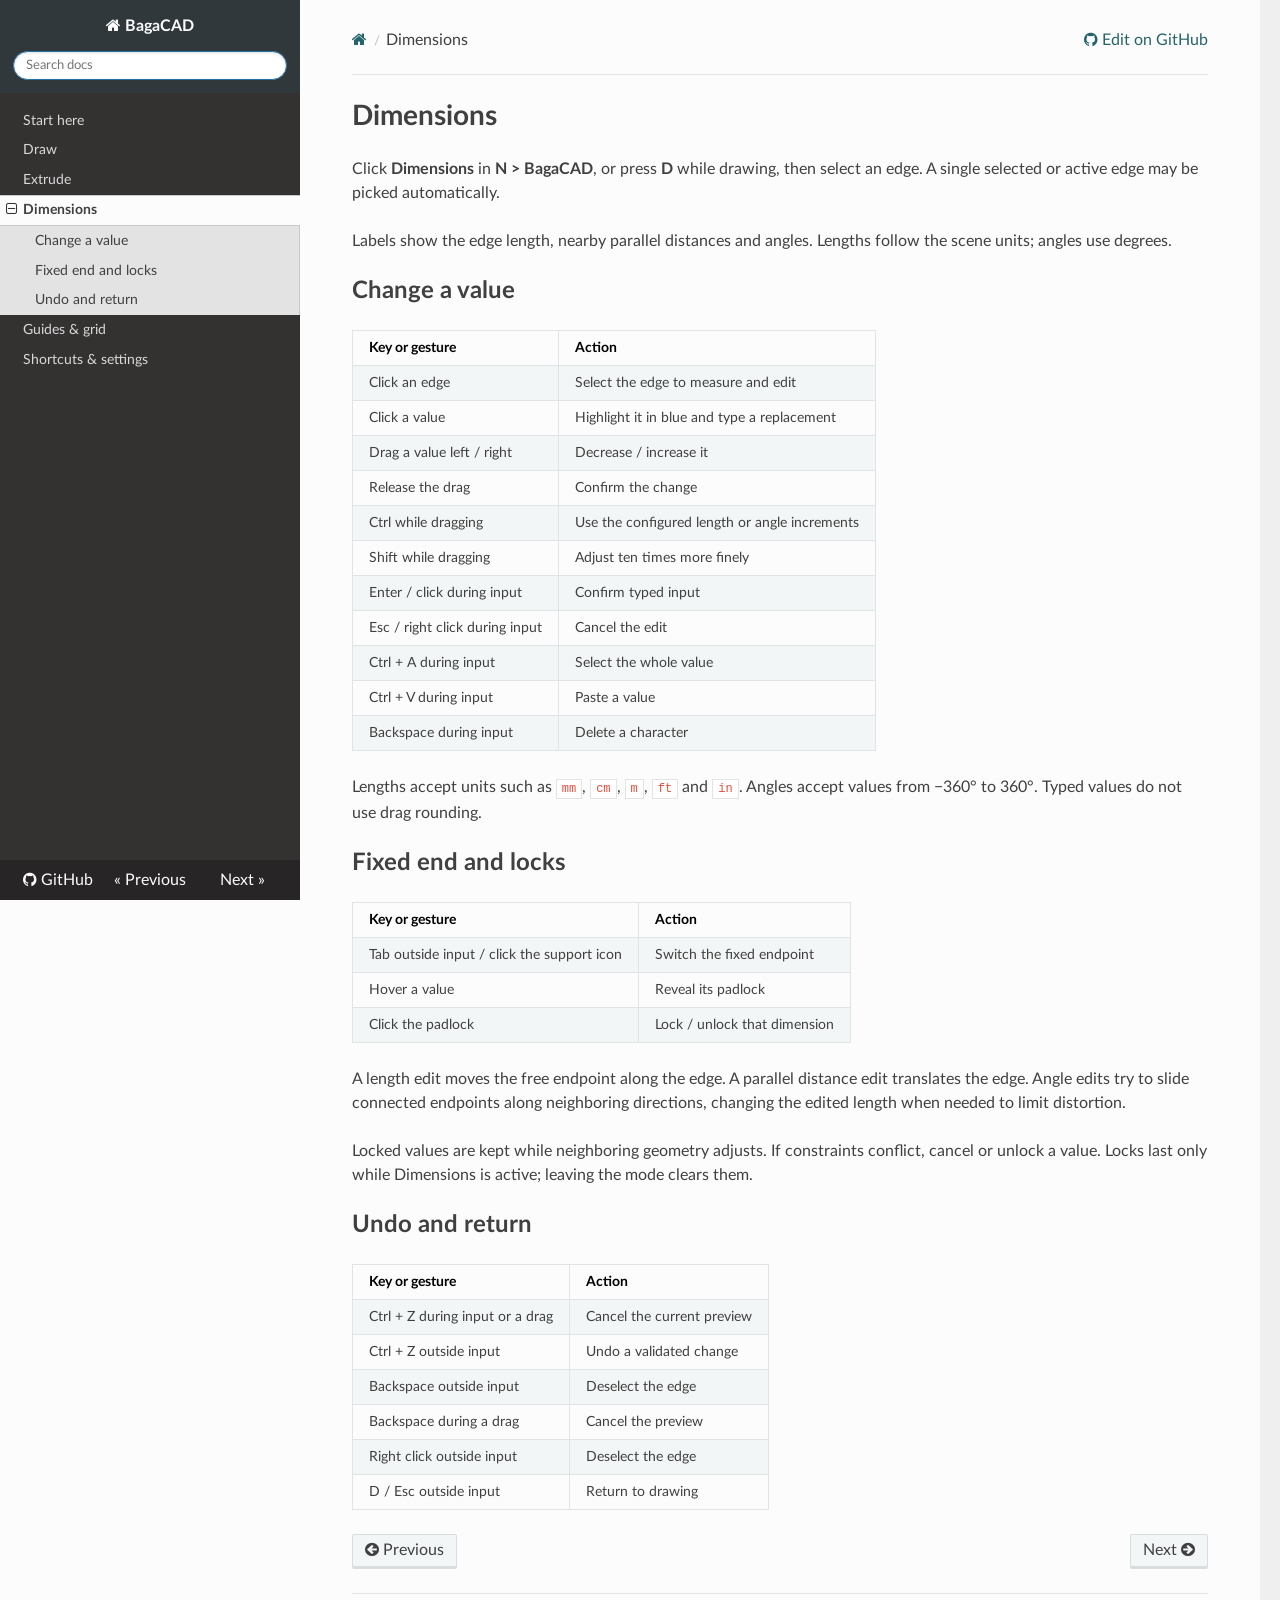
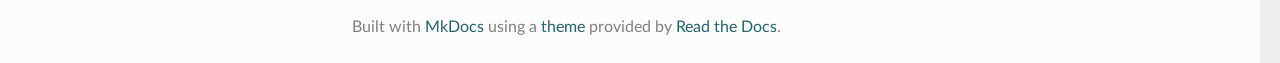
==== commit 12e00514: "Deployed 5ef9df4 with MkDocs version: 1.6.1" ====
--- a/dimensions/index.html
+++ b/dimensions/index.html
@@ -56,7 +56,7 @@
     </li>
     <li class="toctree-l2"><a class="reference internal" href="#fixed-end-and-locks">Fixed end and locks</a>
     </li>
-    <li class="toctree-l2"><a class="reference internal" href="#return-to-drawing">Return to drawing</a>
+    <li class="toctree-l2"><a class="reference internal" href="#undo-and-return">Undo and return</a>
     </li>
     </ul>
                 </li>
@@ -94,24 +94,124 @@
             <div class="section" itemprop="articleBody">
               
                 <h1 id="dimensions">Dimensions</h1>
-<p>Press <strong>D</strong>, then click an edge. A single selected or active edge may be picked automatically.</p>
-<p>Labels show the edge length, nearby parallel distances and angles.</p>
+<p>Click <strong>Dimensions</strong> in <strong>N &gt; BagaCAD</strong>, or press <strong>D</strong> while drawing, then select an edge. A single selected or active edge may be picked automatically.</p>
+<p>Labels show the edge length, nearby parallel distances and angles. Lengths follow the scene units; angles use degrees.</p>
 <h2 id="change-a-value">Change a value</h2>
-<ul>
-<li><strong>Click a label:</strong> type a replacement.</li>
-<li><strong>Drag a label horizontally:</strong> adjust the value.</li>
-<li><strong>Ctrl while dragging:</strong> use increments.</li>
-<li><strong>Shift while dragging:</strong> move ten times more finely.</li>
-<li><strong>Enter / click:</strong> confirm typed input. Releasing a drag confirms it.</li>
-<li><strong>Esc / right-click:</strong> cancel the edit.</li>
-</ul>
-<p><strong>Ctrl + A</strong> replaces the whole value; <strong>Ctrl + V</strong> pastes. Lengths accept units such as <code>mm</code>, <code>cm</code>, <code>m</code>, <code>ft</code> and <code>in</code>. Angles use degrees.</p>
+<table>
+<thead>
+<tr>
+<th>Key or gesture</th>
+<th>Action</th>
+</tr>
+</thead>
+<tbody>
+<tr>
+<td>Click an edge</td>
+<td>Select the edge to measure and edit</td>
+</tr>
+<tr>
+<td>Click a value</td>
+<td>Highlight it in blue and type a replacement</td>
+</tr>
+<tr>
+<td>Drag a value left / right</td>
+<td>Decrease / increase it</td>
+</tr>
+<tr>
+<td>Release the drag</td>
+<td>Confirm the change</td>
+</tr>
+<tr>
+<td>Ctrl while dragging</td>
+<td>Use the configured length or angle increments</td>
+</tr>
+<tr>
+<td>Shift while dragging</td>
+<td>Adjust ten times more finely</td>
+</tr>
+<tr>
+<td>Enter / click during input</td>
+<td>Confirm typed input</td>
+</tr>
+<tr>
+<td>Esc / right click during input</td>
+<td>Cancel the edit</td>
+</tr>
+<tr>
+<td>Ctrl + A during input</td>
+<td>Select the whole value</td>
+</tr>
+<tr>
+<td>Ctrl + V during input</td>
+<td>Paste a value</td>
+</tr>
+<tr>
+<td>Backspace during input</td>
+<td>Delete a character</td>
+</tr>
+</tbody>
+</table>
+<p>Lengths accept units such as <code>mm</code>, <code>cm</code>, <code>m</code>, <code>ft</code> and <code>in</code>. Angles accept values from −360° to 360°. Typed values do not use drag rounding.</p>
 <h2 id="fixed-end-and-locks">Fixed end and locks</h2>
-<p>Outside input, press <strong>Tab</strong> or click the support icon to switch the fixed endpoint.</p>
-<p>Hover a value to reveal its padlock. Click it to lock or unlock that dimension. Locked values are kept while neighboring geometry adjusts. If constraints conflict, cancel or unlock a value.</p>
-<p>Locks last only while Dimensions is active. Leaving this mode clears them.</p>
-<h2 id="return-to-drawing">Return to drawing</h2>
-<p><strong>D / Esc</strong>, outside input, returns to drawing. Right-click deselects the edge. <strong>Ctrl + Z</strong> or <strong>Backspace</strong>, outside input, undoes a validated change.</p>
+<table>
+<thead>
+<tr>
+<th>Key or gesture</th>
+<th>Action</th>
+</tr>
+</thead>
+<tbody>
+<tr>
+<td>Tab outside input / click the support icon</td>
+<td>Switch the fixed endpoint</td>
+</tr>
+<tr>
+<td>Hover a value</td>
+<td>Reveal its padlock</td>
+</tr>
+<tr>
+<td>Click the padlock</td>
+<td>Lock / unlock that dimension</td>
+</tr>
+</tbody>
+</table>
+<p>A length edit moves the free endpoint along the edge. A parallel distance edit translates the edge. Angle edits try to slide connected endpoints along neighboring directions, changing the edited length when needed to limit distortion.</p>
+<p>Locked values are kept while neighboring geometry adjusts. If constraints conflict, cancel or unlock a value. Locks last only while Dimensions is active; leaving the mode clears them.</p>
+<h2 id="undo-and-return">Undo and return</h2>
+<table>
+<thead>
+<tr>
+<th>Key or gesture</th>
+<th>Action</th>
+</tr>
+</thead>
+<tbody>
+<tr>
+<td>Ctrl + Z during input or a drag</td>
+<td>Cancel the current preview</td>
+</tr>
+<tr>
+<td>Ctrl + Z outside input</td>
+<td>Undo a validated change</td>
+</tr>
+<tr>
+<td>Backspace outside input</td>
+<td>Deselect the edge</td>
+</tr>
+<tr>
+<td>Backspace during a drag</td>
+<td>Cancel the preview</td>
+</tr>
+<tr>
+<td>Right click outside input</td>
+<td>Deselect the edge</td>
+</tr>
+<tr>
+<td>D / Esc outside input</td>
+<td>Return to drawing</td>
+</tr>
+</tbody>
+</table>
               
             </div>
           </div><footer>
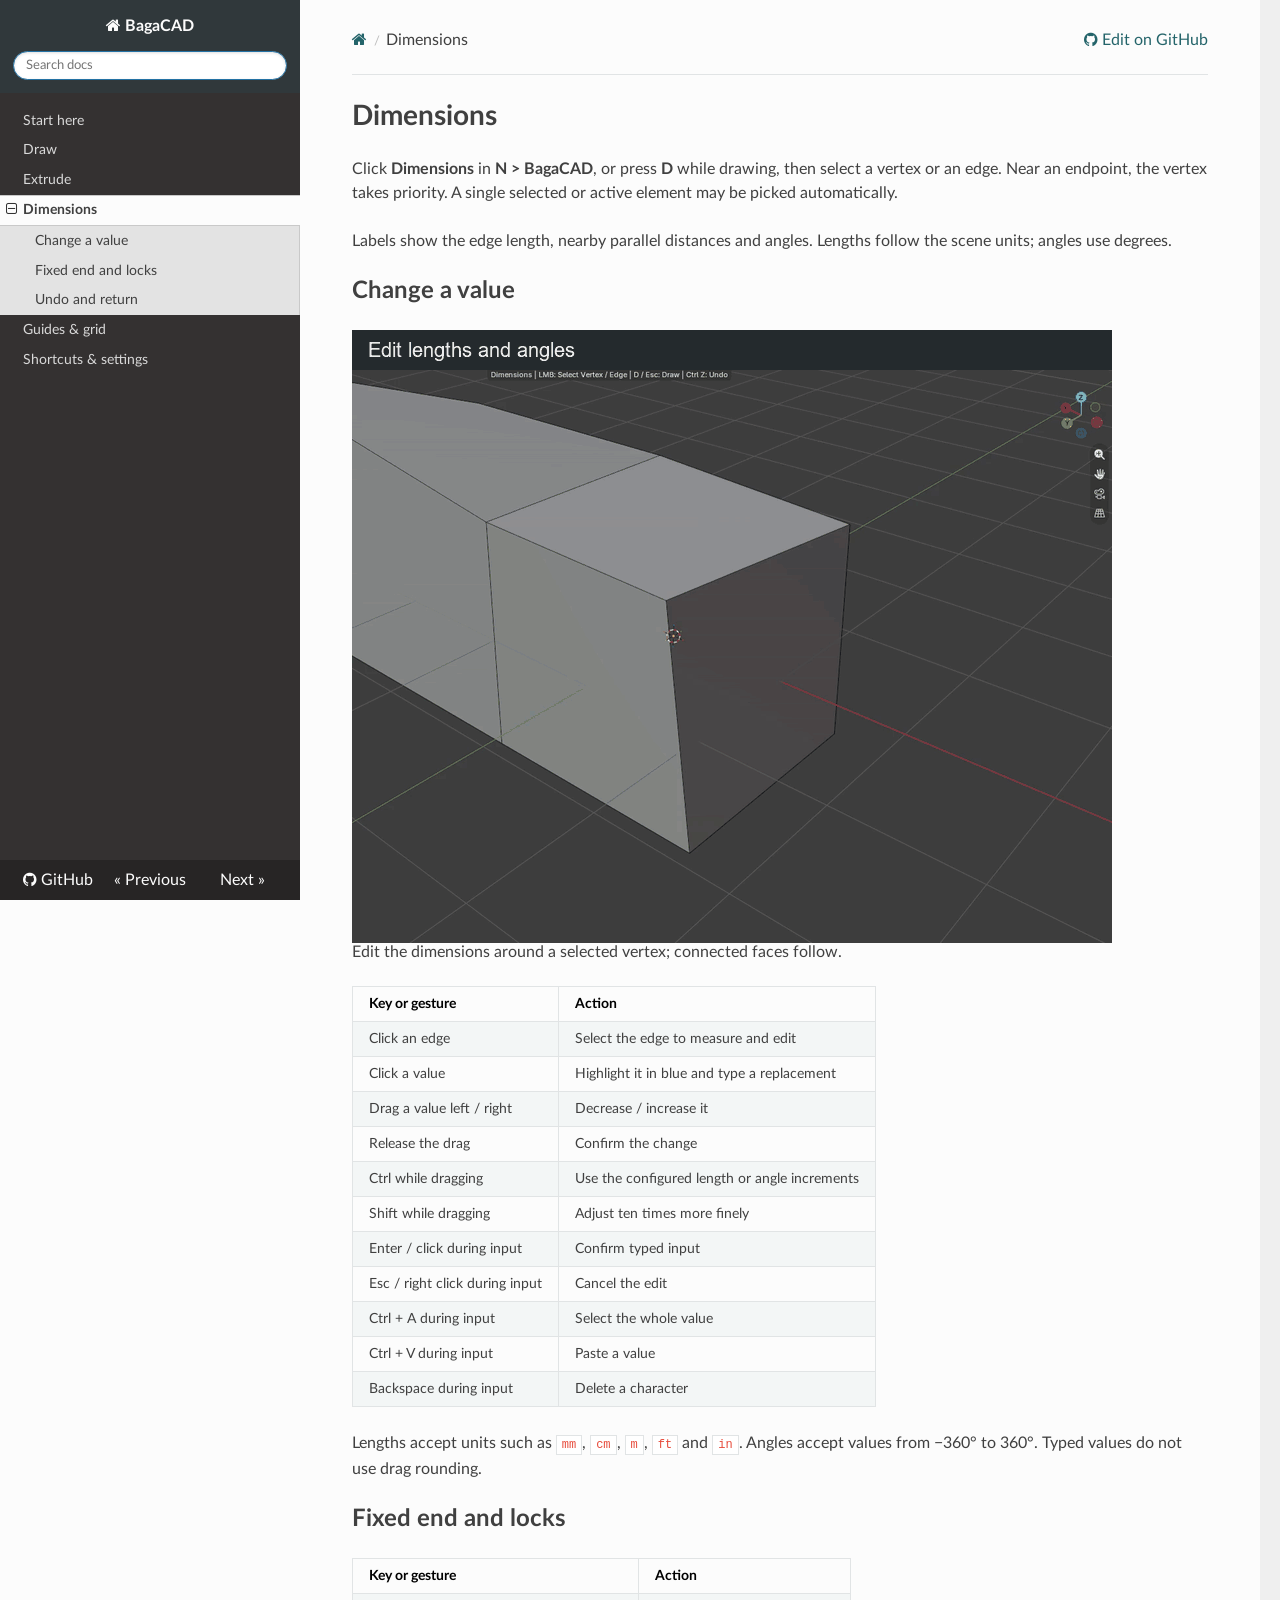
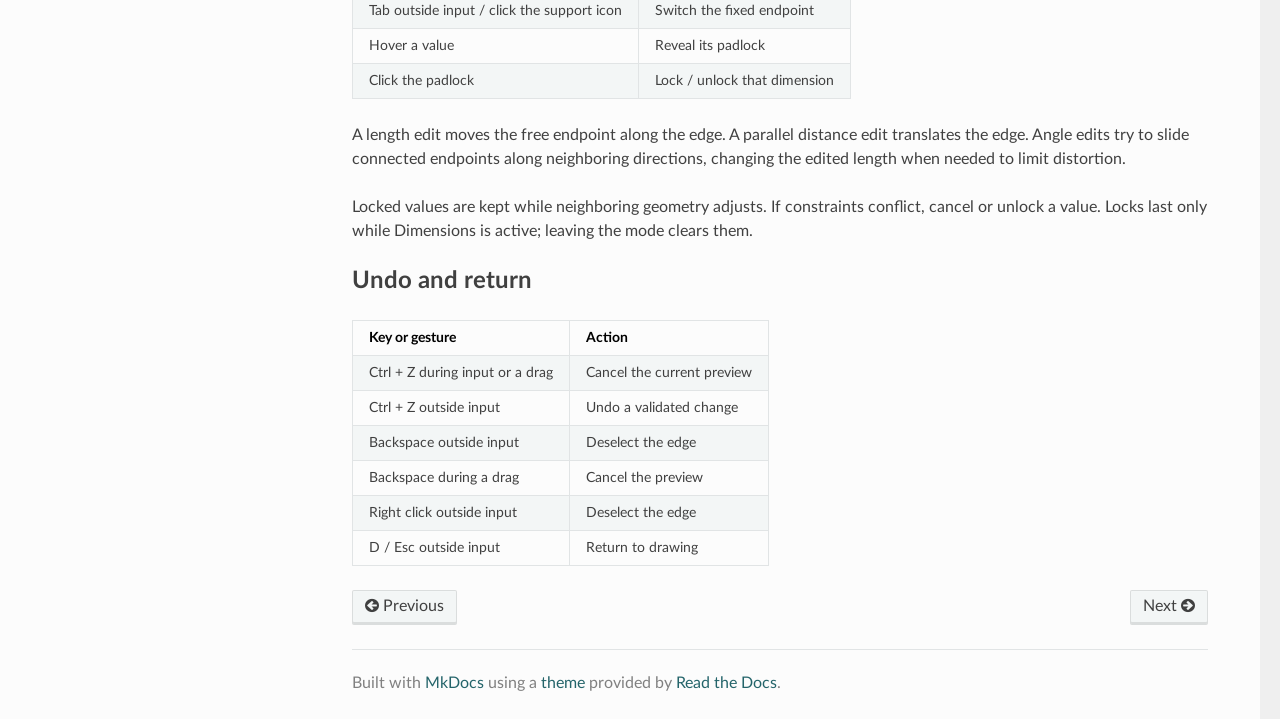
==== commit 9d18dd40: "Deployed 4de048f with MkDocs version: 1.6.1" ====
--- a/dimensions/index.html
+++ b/dimensions/index.html
@@ -94,9 +94,14 @@
             <div class="section" itemprop="articleBody">
               
                 <h1 id="dimensions">Dimensions</h1>
-<p>Click <strong>Dimensions</strong> in <strong>N &gt; BagaCAD</strong>, or press <strong>D</strong> while drawing, then select an edge. A single selected or active edge may be picked automatically.</p>
+<p>Click <strong>Dimensions</strong> in <strong>N &gt; BagaCAD</strong>, or press <strong>D</strong> while drawing, then select a vertex or an edge. Near an endpoint, the vertex takes priority. A single selected or active element may be picked automatically.</p>
 <p>Labels show the edge length, nearby parallel distances and angles. Lengths follow the scene units; angles use degrees.</p>
 <h2 id="change-a-value">Change a value</h2>
+<figure class="demo">
+  <img src="../assets/gifs/edit-dimensions.gif" alt="Edit the dimensions around a selected vertex; connected faces follow." loading="lazy" width="760">
+  <figcaption>Edit the dimensions around a selected vertex; connected faces follow.</figcaption>
+</figure>
+
 <table>
 <thead>
 <tr>
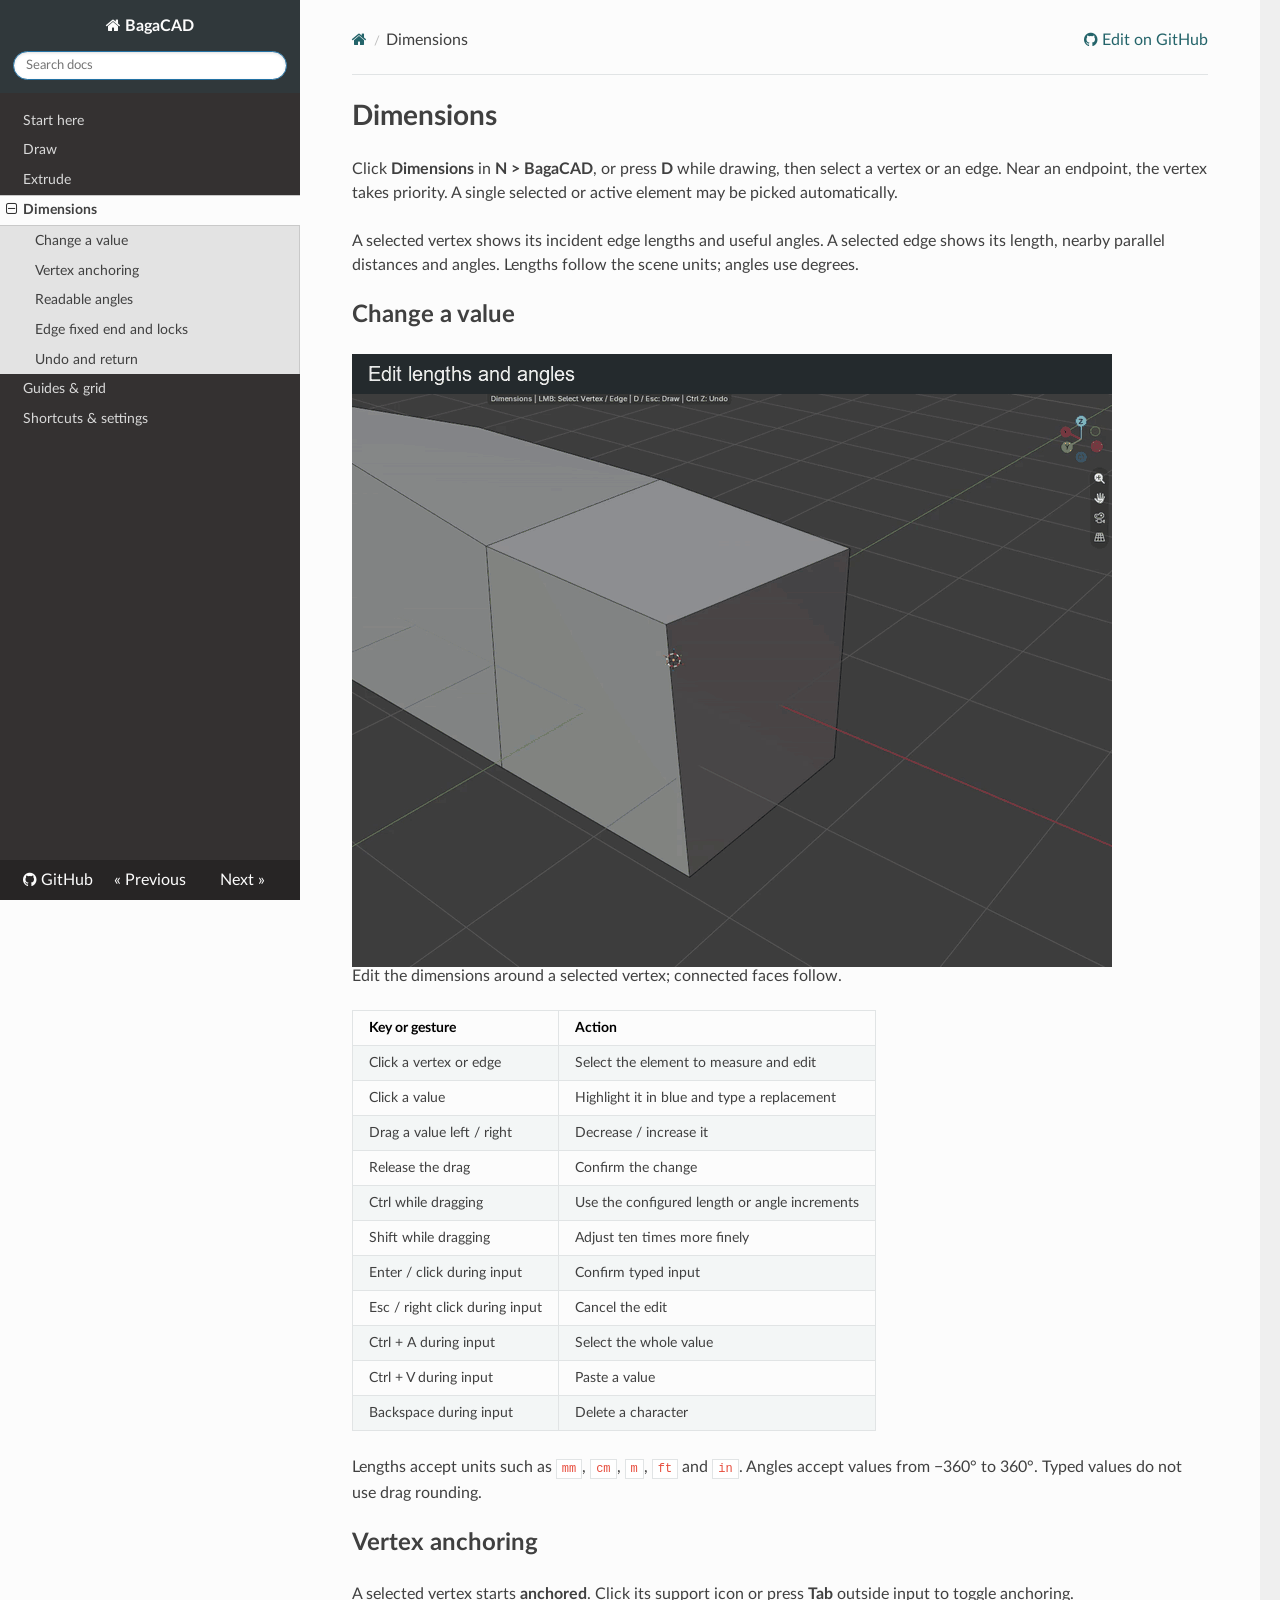
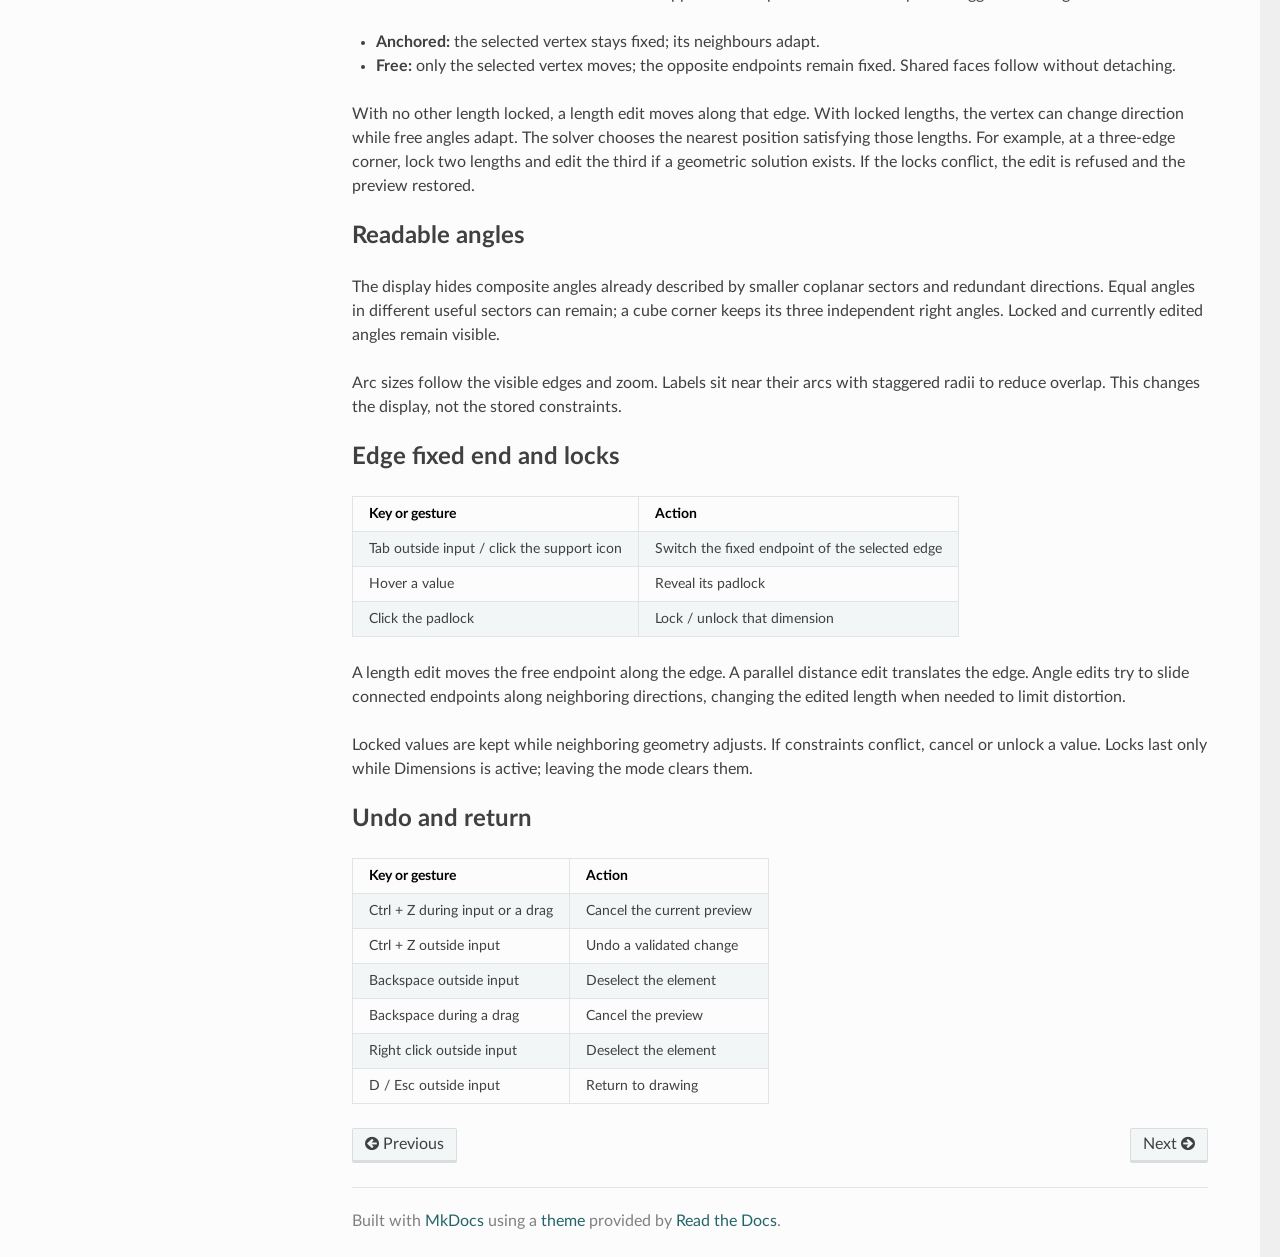
==== commit 1c5a1235: "Deployed 1c22baf with MkDocs version: 1.6.1" ====
--- a/dimensions/index.html
+++ b/dimensions/index.html
@@ -54,7 +54,11 @@
     <ul class="current">
     <li class="toctree-l2"><a class="reference internal" href="#change-a-value">Change a value</a>
     </li>
-    <li class="toctree-l2"><a class="reference internal" href="#fixed-end-and-locks">Fixed end and locks</a>
+    <li class="toctree-l2"><a class="reference internal" href="#vertex-anchoring">Vertex anchoring</a>
+    </li>
+    <li class="toctree-l2"><a class="reference internal" href="#readable-angles">Readable angles</a>
+    </li>
+    <li class="toctree-l2"><a class="reference internal" href="#edge-fixed-end-and-locks">Edge fixed end and locks</a>
     </li>
     <li class="toctree-l2"><a class="reference internal" href="#undo-and-return">Undo and return</a>
     </li>
@@ -95,7 +99,7 @@
               
                 <h1 id="dimensions">Dimensions</h1>
 <p>Click <strong>Dimensions</strong> in <strong>N &gt; BagaCAD</strong>, or press <strong>D</strong> while drawing, then select a vertex or an edge. Near an endpoint, the vertex takes priority. A single selected or active element may be picked automatically.</p>
-<p>Labels show the edge length, nearby parallel distances and angles. Lengths follow the scene units; angles use degrees.</p>
+<p>A selected vertex shows its incident edge lengths and useful angles. A selected edge shows its length, nearby parallel distances and angles. Lengths follow the scene units; angles use degrees.</p>
 <h2 id="change-a-value">Change a value</h2>
 <figure class="demo">
   <img src="../assets/gifs/edit-dimensions.gif" alt="Edit the dimensions around a selected vertex; connected faces follow." loading="lazy" width="760">
@@ -111,8 +115,8 @@
 </thead>
 <tbody>
 <tr>
-<td>Click an edge</td>
-<td>Select the edge to measure and edit</td>
+<td>Click a vertex or edge</td>
+<td>Select the element to measure and edit</td>
 </tr>
 <tr>
 <td>Click a value</td>
@@ -157,7 +161,17 @@
 </tbody>
 </table>
 <p>Lengths accept units such as <code>mm</code>, <code>cm</code>, <code>m</code>, <code>ft</code> and <code>in</code>. Angles accept values from −360° to 360°. Typed values do not use drag rounding.</p>
-<h2 id="fixed-end-and-locks">Fixed end and locks</h2>
+<h2 id="vertex-anchoring">Vertex anchoring</h2>
+<p>A selected vertex starts <strong>anchored</strong>. Click its support icon or press <strong>Tab</strong> outside input to toggle anchoring.</p>
+<ul>
+<li><strong>Anchored:</strong> the selected vertex stays fixed; its neighbours adapt.</li>
+<li><strong>Free:</strong> only the selected vertex moves; the opposite endpoints remain fixed. Shared faces follow without detaching.</li>
+</ul>
+<p>With no other length locked, a length edit moves along that edge. With locked lengths, the vertex can change direction while free angles adapt. The solver chooses the nearest position satisfying those lengths. For example, at a three-edge corner, lock two lengths and edit the third if a geometric solution exists. If the locks conflict, the edit is refused and the preview restored.</p>
+<h2 id="readable-angles">Readable angles</h2>
+<p>The display hides composite angles already described by smaller coplanar sectors and redundant directions. Equal angles in different useful sectors can remain; a cube corner keeps its three independent right angles. Locked and currently edited angles remain visible.</p>
+<p>Arc sizes follow the visible edges and zoom. Labels sit near their arcs with staggered radii to reduce overlap. This changes the display, not the stored constraints.</p>
+<h2 id="edge-fixed-end-and-locks">Edge fixed end and locks</h2>
 <table>
 <thead>
 <tr>
@@ -168,7 +182,7 @@
 <tbody>
 <tr>
 <td>Tab outside input / click the support icon</td>
-<td>Switch the fixed endpoint</td>
+<td>Switch the fixed endpoint of the selected edge</td>
 </tr>
 <tr>
 <td>Hover a value</td>
@@ -201,7 +215,7 @@
 </tr>
 <tr>
 <td>Backspace outside input</td>
-<td>Deselect the edge</td>
+<td>Deselect the element</td>
 </tr>
 <tr>
 <td>Backspace during a drag</td>
@@ -209,7 +223,7 @@
 </tr>
 <tr>
 <td>Right click outside input</td>
-<td>Deselect the edge</td>
+<td>Deselect the element</td>
 </tr>
 <tr>
 <td>D / Esc outside input</td>
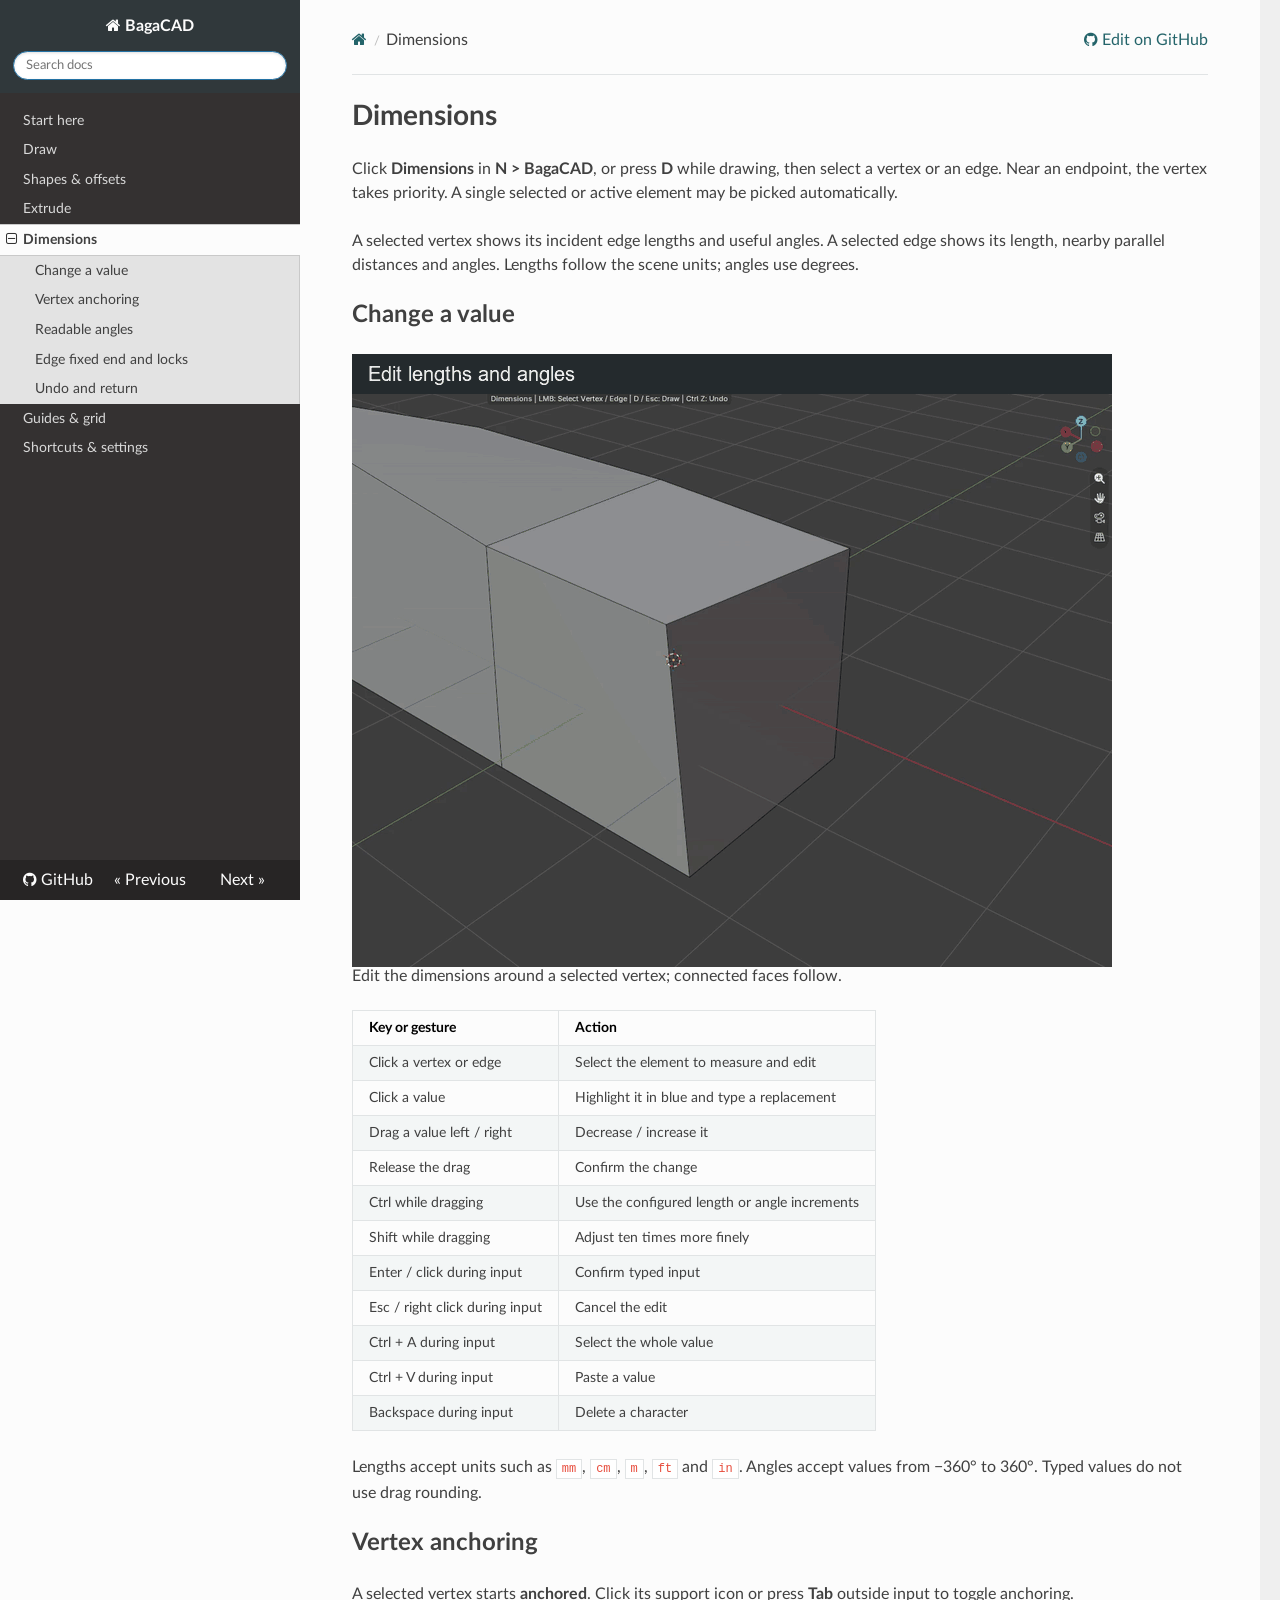
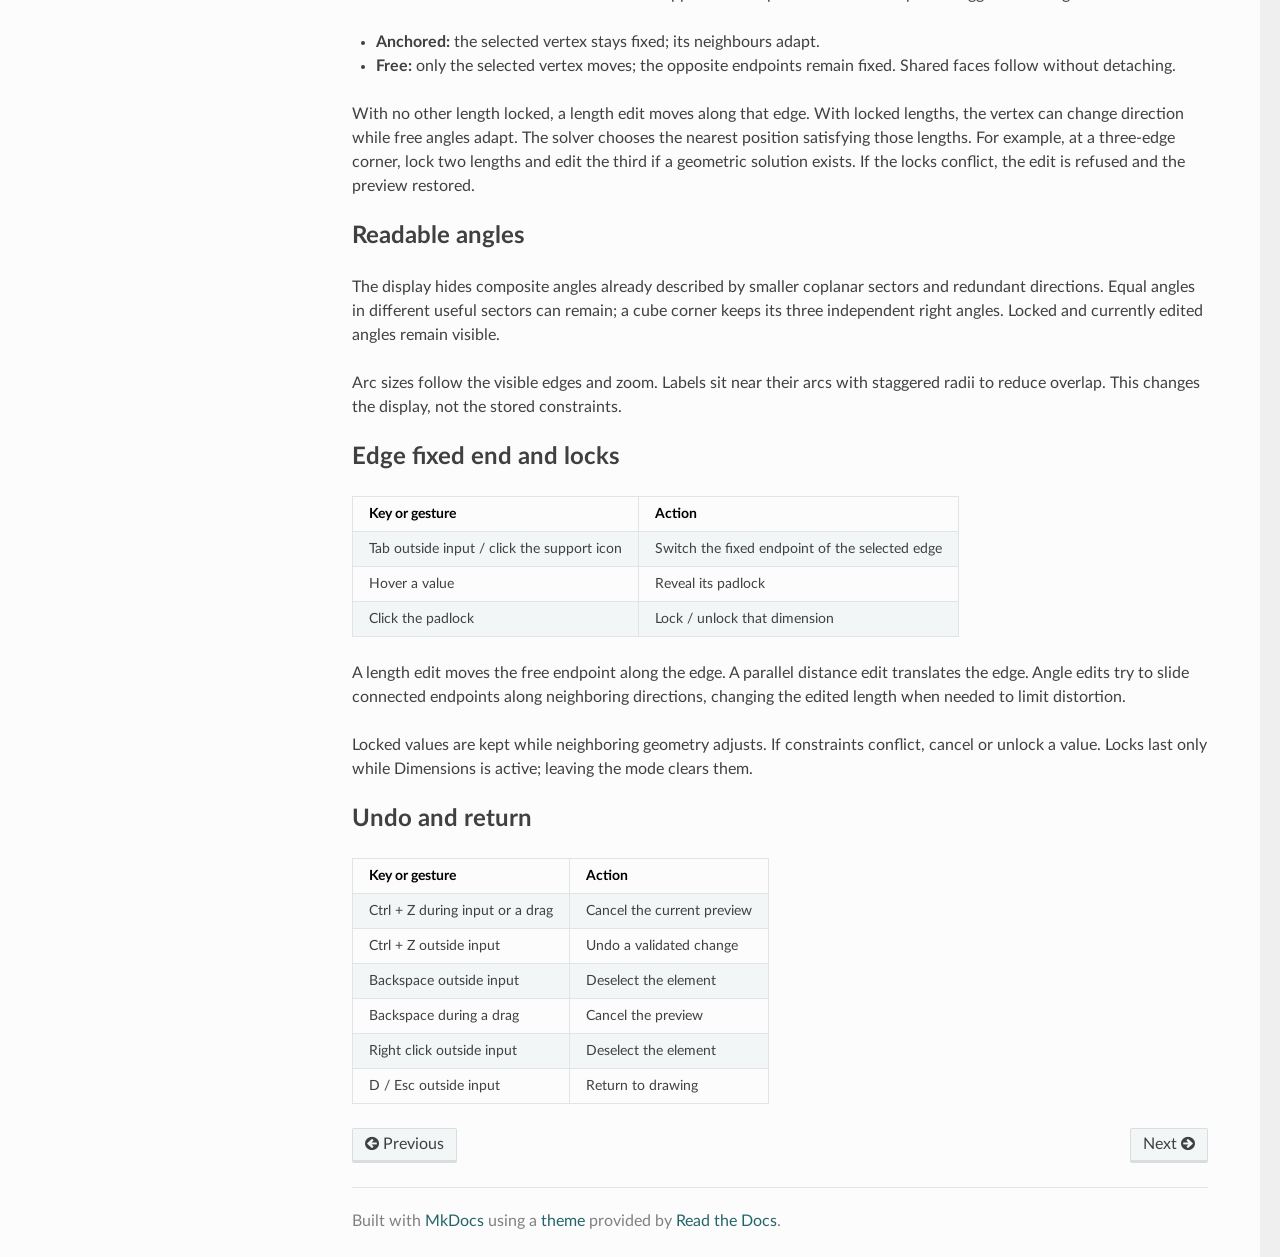
==== commit 9a6daaaa: "Deployed f7d2281 with MkDocs version: 1.6.1" ====
--- a/dimensions/index.html
+++ b/dimensions/index.html
@@ -43,6 +43,10 @@
               </ul>
               <ul>
                 <li class="toctree-l1"><a class="reference internal" href="../draw/">Draw</a>
+                </li>
+              </ul>
+              <ul>
+                <li class="toctree-l1"><a class="reference internal" href="../shapes/">Shapes & offsets</a>
                 </li>
               </ul>
               <ul>
